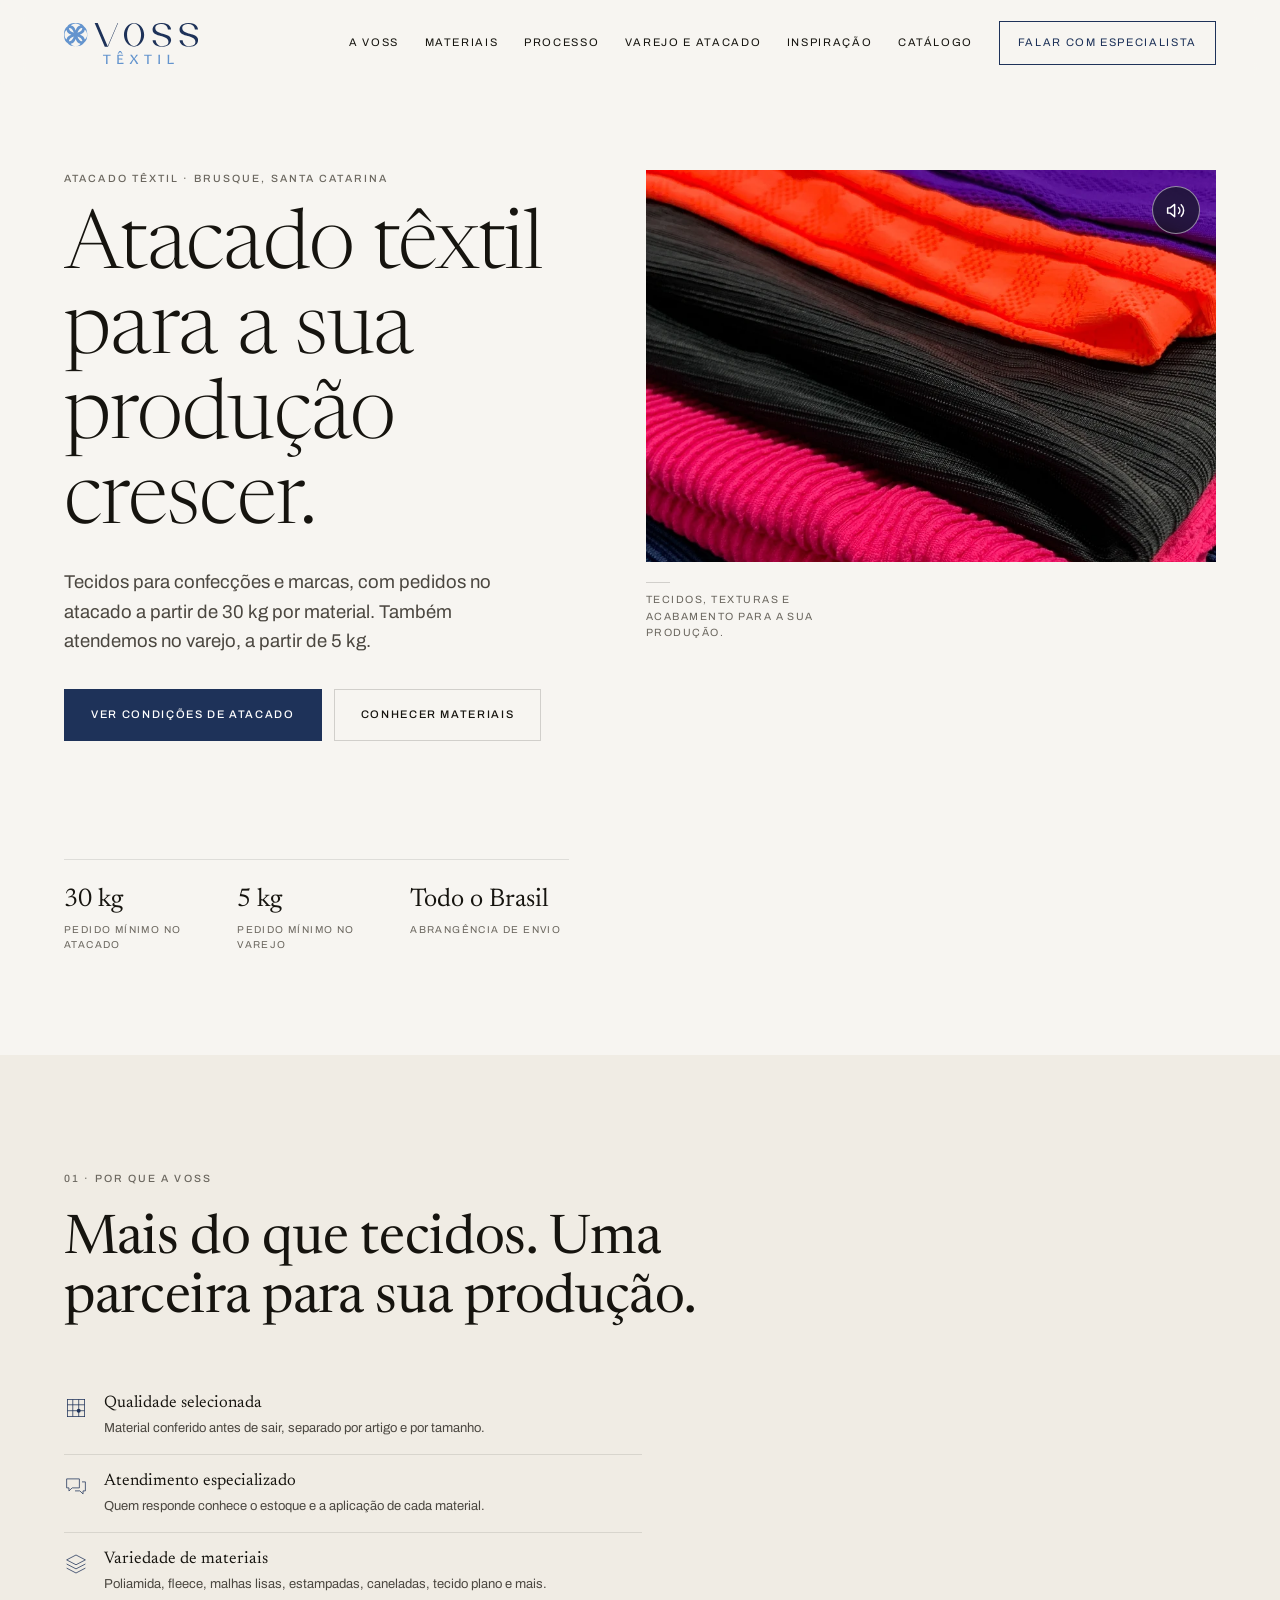
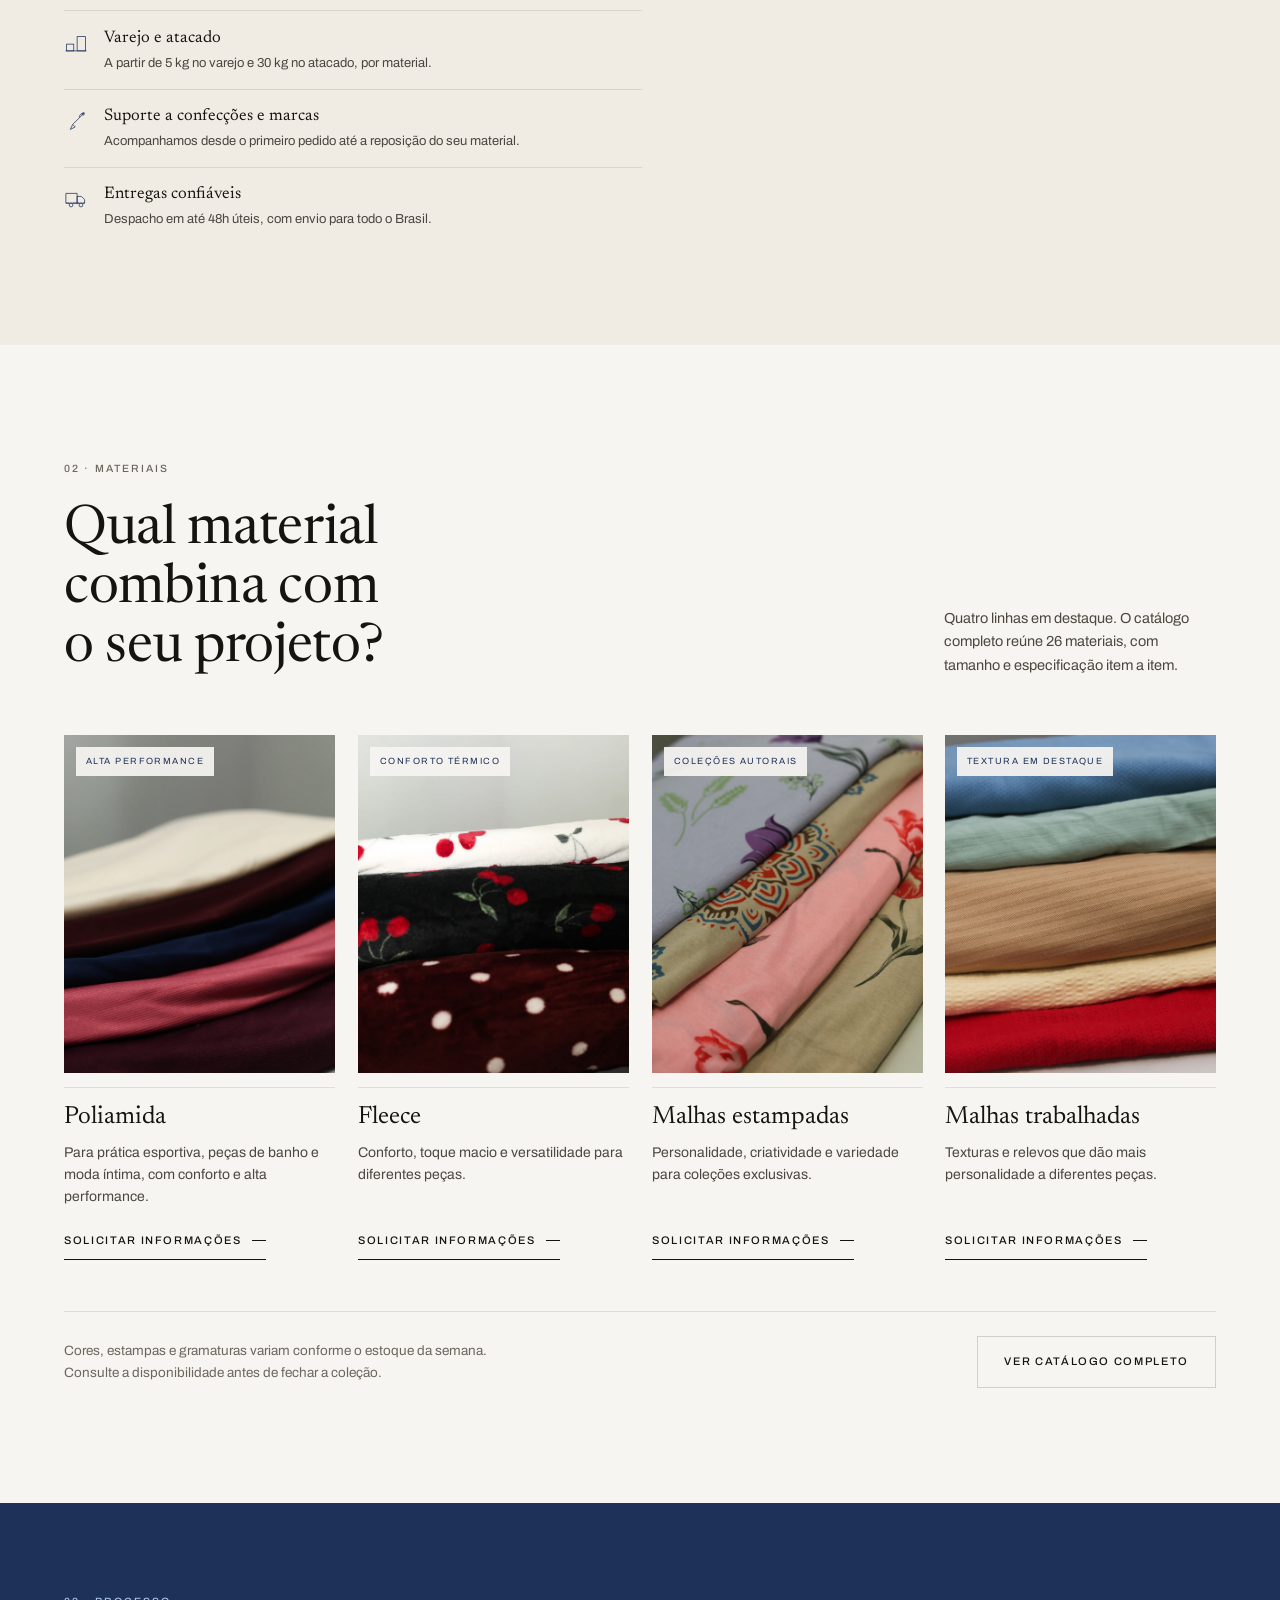
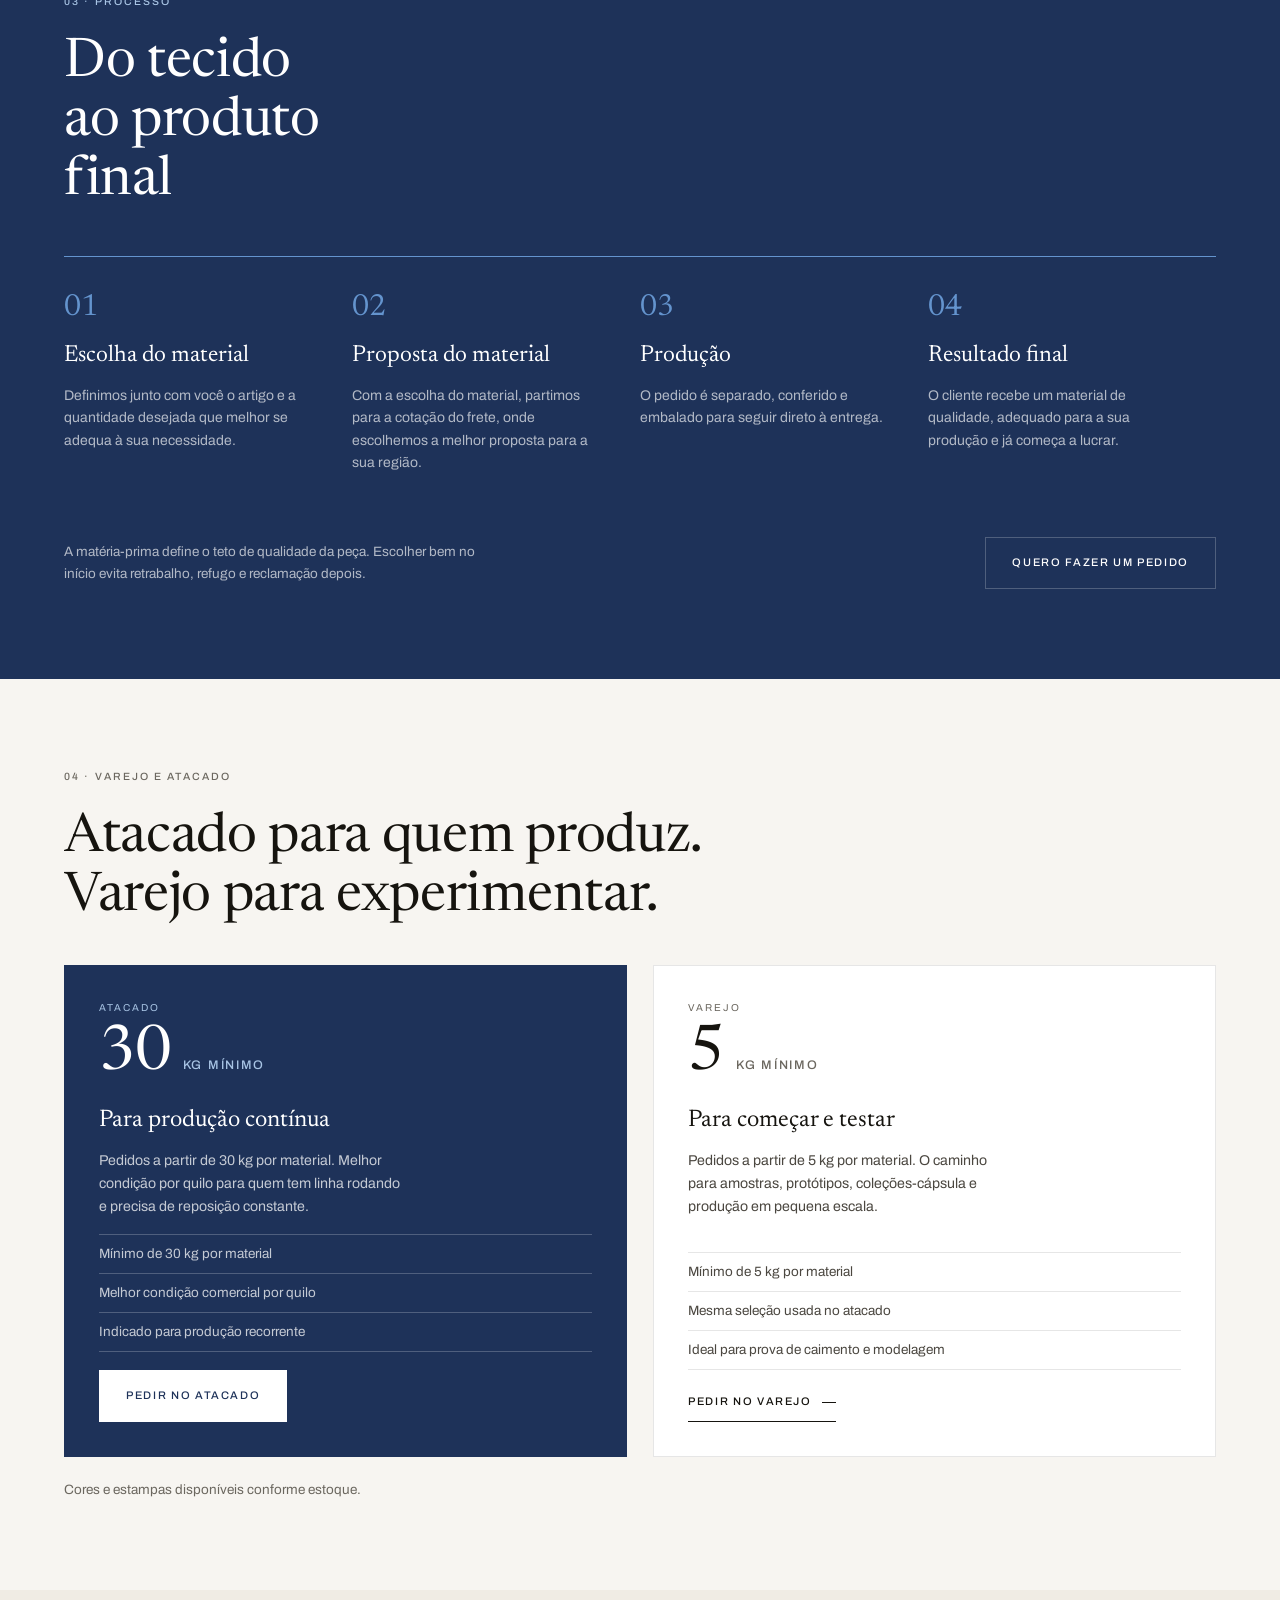
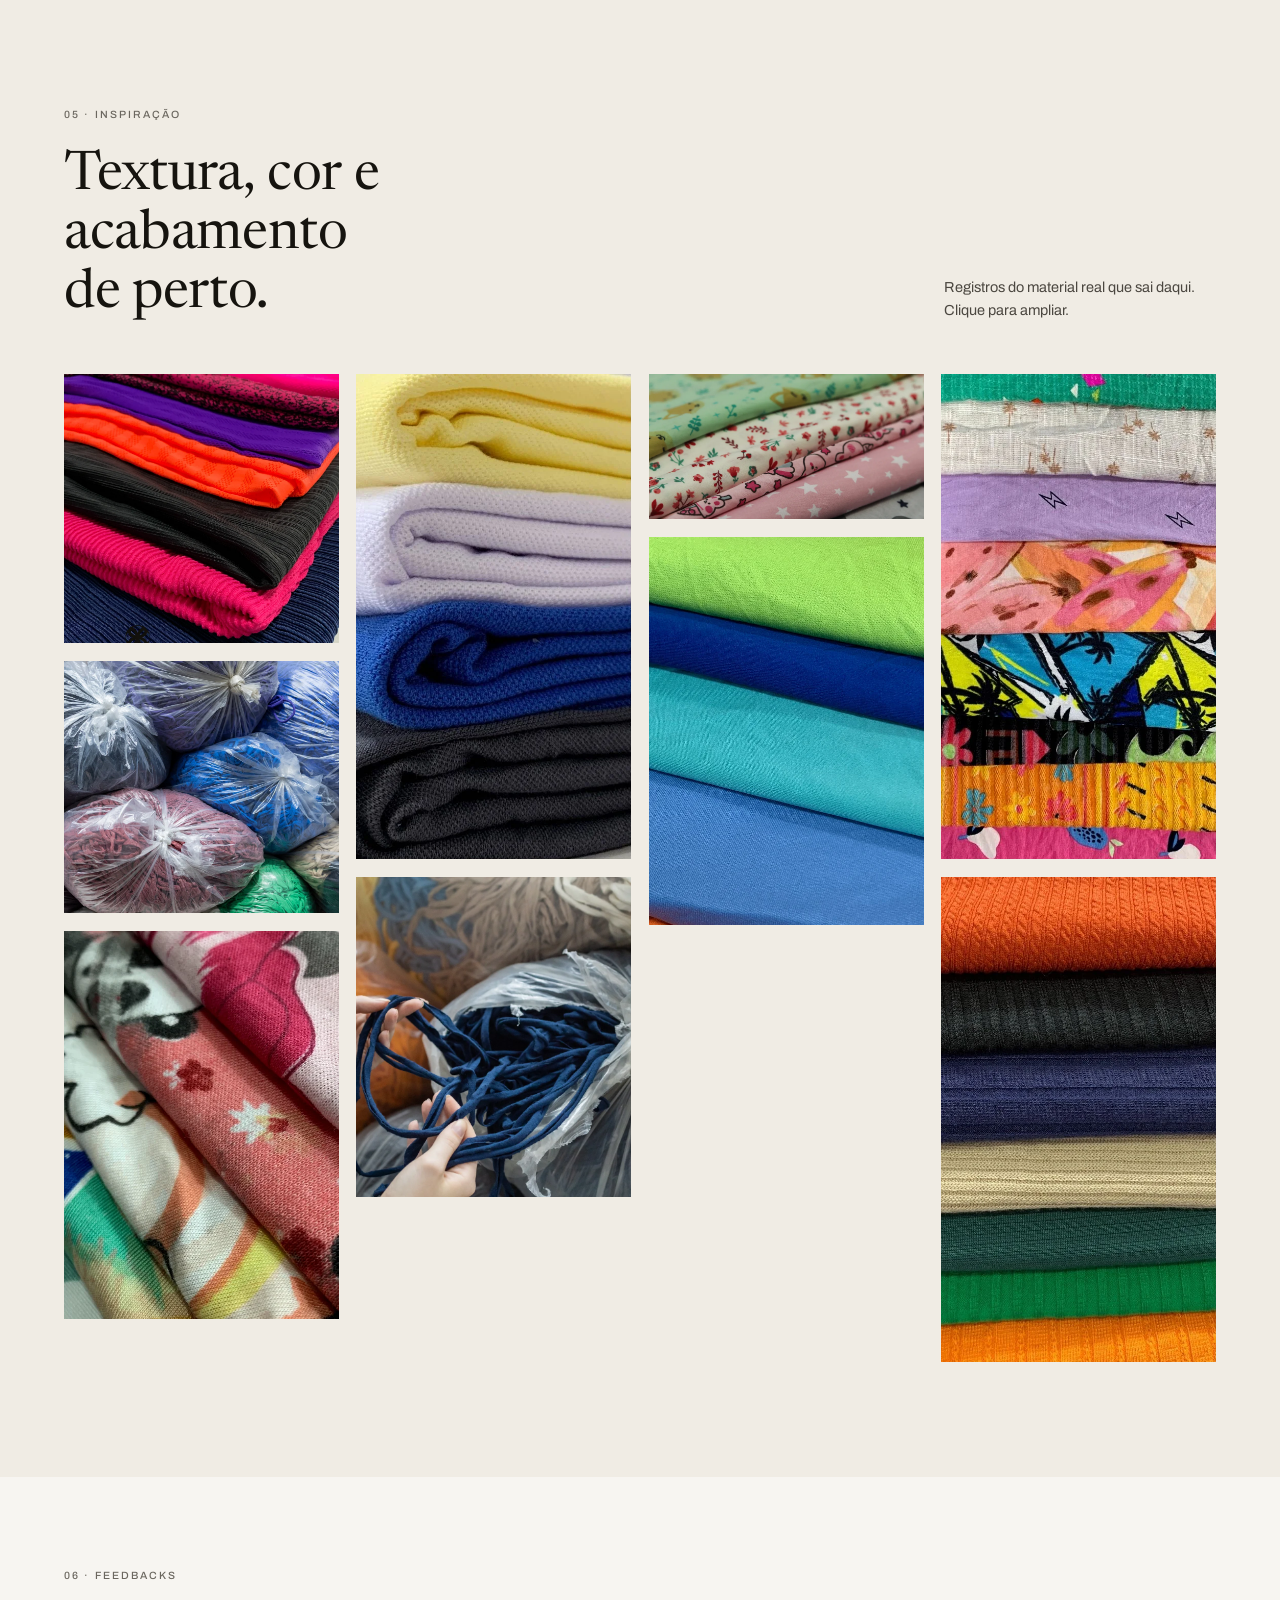
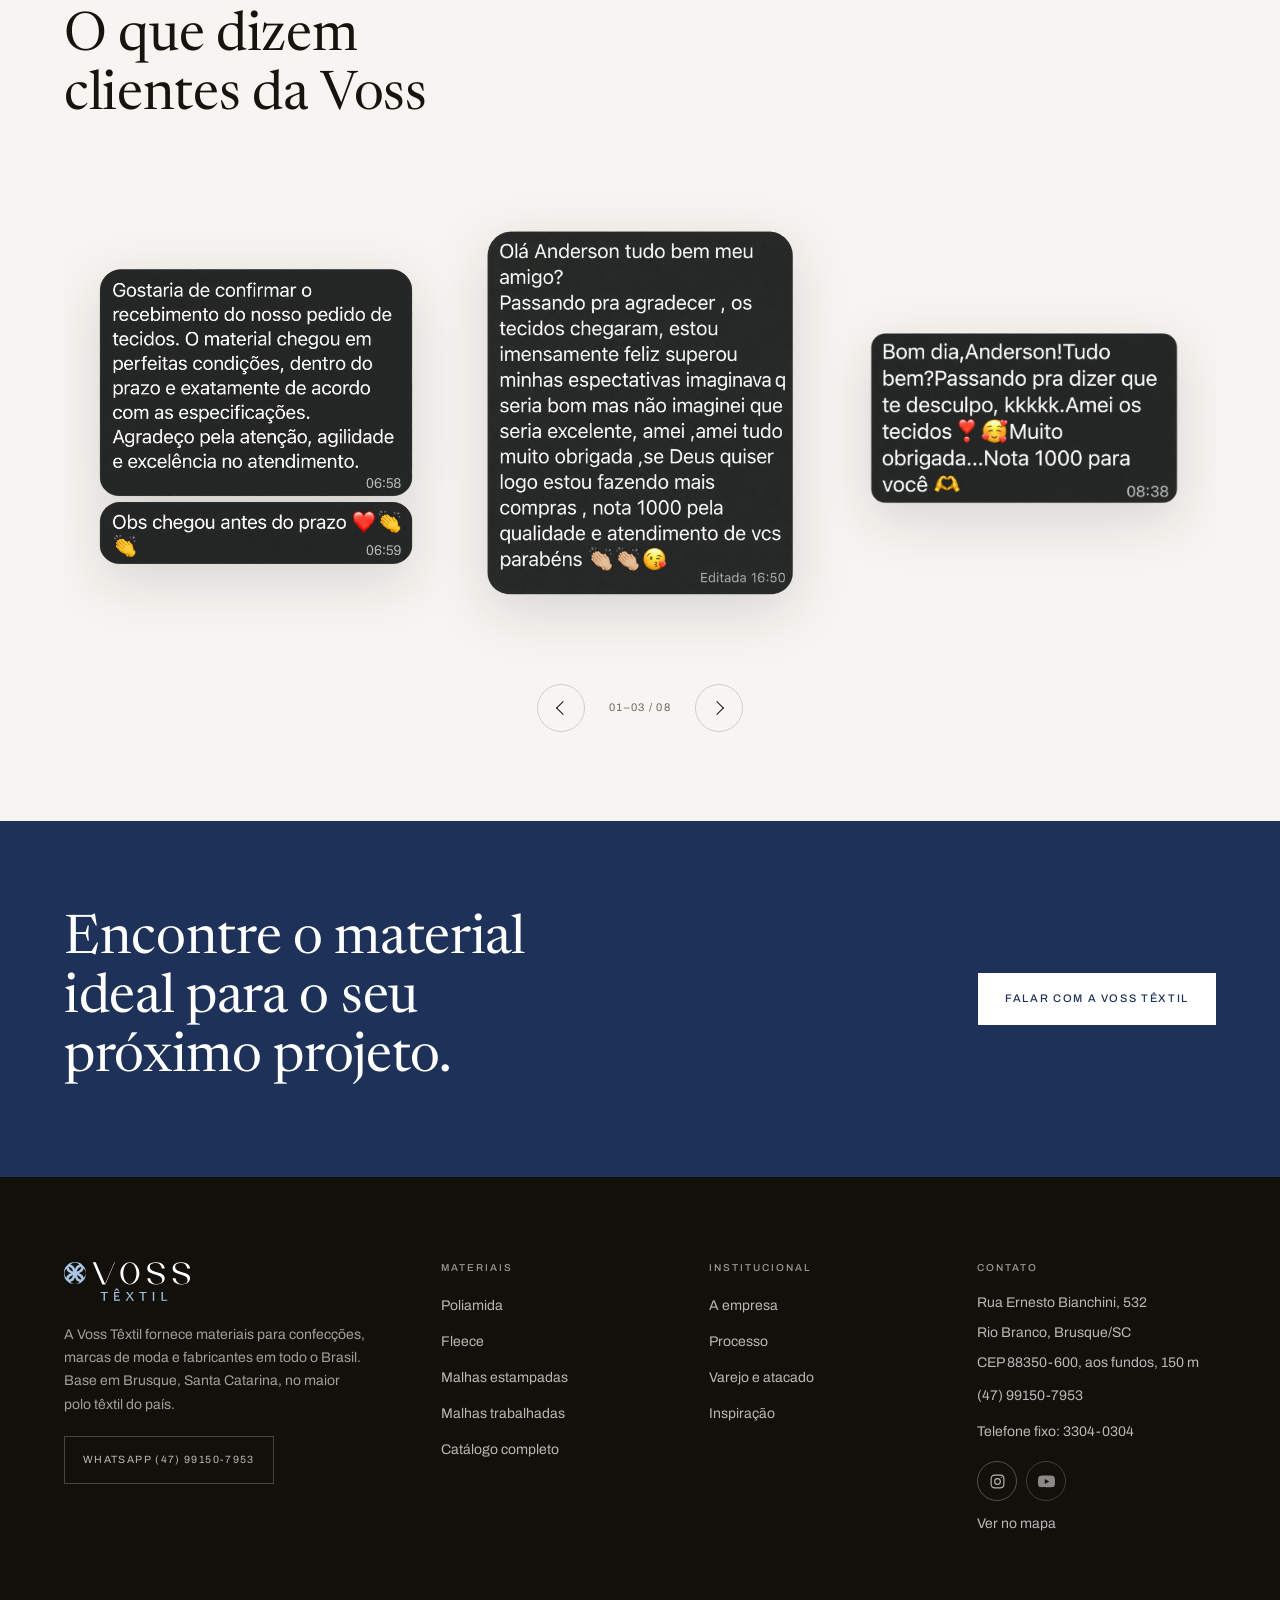
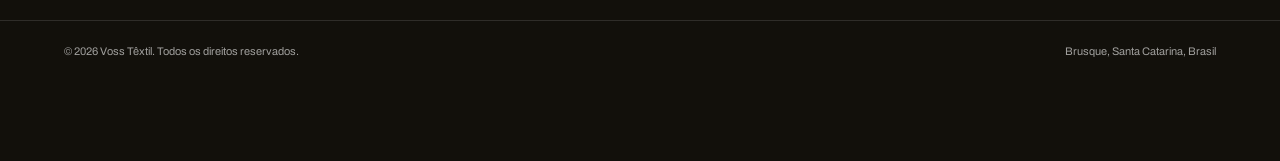
==== index.html @ cd39075a "Atualiza compartilhamento e galeria da Voss" ====
<!DOCTYPE html>
<html lang="pt-BR">
<head>
<meta charset="utf-8">
<meta name="viewport" content="width=device-width, initial-scale=1">

<title>Atacado têxtil para confecções e marcas | Voss Têxtil | Brusque/SC</title>
<meta name="description" content="Atacado têxtil para confecções, marcas e fabricantes, com pedidos a partir de 30 kg por material. Também atendemos no varejo, a partir de 5 kg. Brusque/SC, envios para todo o Brasil.">
<meta name="theme-color" content="#1e3259">
<link rel="canonical" href="https://vosstextil.com.br/">
<link rel="icon" href="favicon.svg" type="image/svg+xml">

<meta property="og:type" content="website">
<meta property="og:locale" content="pt_BR">
<meta property="og:site_name" content="Voss Têxtil">
<meta property="og:url" content="https://vosstextil.com.br/">
<meta property="og:title" content="Atacado têxtil para confecções e marcas | Voss Têxtil">
<meta property="og:description" content="Atacado têxtil para confecções, marcas de moda e fabricantes, a partir de 30 kg por material. Também atendemos no varejo.">
<meta property="og:image" content="https://vosstextil.com.br/img/og-voss.png">
<meta property="og:image:type" content="image/png">
<meta property="og:image:width" content="1200">
<meta property="og:image:height" content="630">
<meta property="og:image:alt" content="Logo azul da Voss Têxtil">
<meta name="twitter:card" content="summary_large_image">

<link rel="preconnect" href="https://fonts.googleapis.com">
<link rel="preconnect" href="https://fonts.gstatic.com" crossorigin>
<link href="https://fonts.googleapis.com/css2?family=Archivo:wght@300;400;500;600&family=Newsreader:ital,opsz,wght@0,6..72,300;0,6..72,400;0,6..72,500;1,6..72,300&display=swap" rel="stylesheet">
<link rel="preload" as="image" href="img/hero-principal.webp" fetchpriority="high">
<link rel="stylesheet" href="styles.css">
</head>
<body>

<a class="skip" href="#conteudo">Ir para o conteúdo</a>

<!-- ========================================================== header === -->
<header class="hdr" id="hdr">
  <div class="wrap hdr__in">
    <a class="hdr__logo" href="#topo" aria-label="Voss Têxtil, início">
      <img src="img/logo-voss.svg" alt="Voss Têxtil" width="142" height="43" decoding="async">
    </a>

    <nav class="hdr__nav" id="nav" aria-label="Navegação principal">
      <a href="#diferenciais">A Voss</a>
      <a href="#materiais">Materiais</a>
      <a href="#processo">Processo</a>
      <a href="#volumes">Varejo e atacado</a>
      <a href="#inspiracao">Inspiração</a>
      <a href="materiais.html">Catálogo</a>
      <a class="hdr__cta" href="https://wa.me/5547991507953?text=Ol%C3%A1%2C%20gostaria%20de%20falar%20com%20um%20especialista%20da%20Voss%20T%C3%AAxtil.%0ASite%3A%20https%3A%2F%2Fvosstextil.com.br%2F" target="_blank" rel="noopener">Falar com especialista</a>
    </nav>

    <button class="burger" id="burger" type="button" aria-label="Abrir menu" aria-expanded="false" aria-controls="nav">
      <span></span><span></span>
    </button>
  </div>
    <span class="progress" id="progress" aria-hidden="true"></span>
</header>

<main id="conteudo">

<!-- ============================================================ hero === -->
<section class="hero" id="topo">
  <div class="wrap hero__grid">

    <div class="hero__copy">
      <p class="eyebrow rv">Atacado têxtil · Brusque, Santa Catarina</p>

      <h1 class="display rv" data-split="60" style="--d:80ms">Atacado têxtil para a sua produção crescer.</h1>

      <p class="hero__sub rv" style="--d:160ms">
        Tecidos para confecções e marcas, com pedidos no atacado a partir de
        30 kg por material. Também atendemos no varejo, a partir de 5 kg.
      </p>

      <div class="hero__cta rv" style="--d:220ms">
        <a class="btn" href="#volumes">Ver condições de atacado</a>
        <a class="btn btn--ghost" href="#materiais">Conhecer materiais</a>
      </div>

    </div>

    <div class="hero__comp rv" id="heroComp" style="--d:120ms">
      <figure class="hero__video-frame" aria-label="Vídeo institucional da Voss Têxtil">
        <video id="videoInstitucional" muted loop playsinline preload="none" poster="img/hero-principal.webp" aria-label="Vídeo institucional mostrando os tecidos e o processo de trabalho da Voss Têxtil">
          <source src="video/voss-processo.mp4" type="video/mp4">
          Seu navegador não consegue reproduzir este vídeo.
        </video>
        <button class="hero__video-mute" id="videoMute" type="button" aria-label="Ativar áudio do vídeo" aria-pressed="false" aria-controls="videoInstitucional">
          <svg data-muted-icon viewBox="0 0 24 24" fill="none" stroke="currentColor" stroke-width="1.7" stroke-linecap="round" stroke-linejoin="round" aria-hidden="true"><path d="M11 5 6 9H3v6h3l5 4z"/><path d="M15.5 8.5a5 5 0 0 1 0 7m3-10a9 9 0 0 1 0 13"/></svg>
          <svg data-audible-icon viewBox="0 0 24 24" fill="none" stroke="currentColor" stroke-width="1.7" stroke-linecap="round" stroke-linejoin="round" aria-hidden="true" hidden><path d="M11 5 6 9H3v6h3l5 4z"/><path d="m17 9 4 6m0-6-4 6"/></svg>
        </button>
      </figure>
      <p class="hero__comp-cap">Tecidos, texturas e acabamento para a sua produção.</p>
    </div>

    <div class="hero__meta rv" style="--d:300ms">
      <div><strong>30 kg</strong>pedido mínimo no atacado</div>
      <div><strong>5 kg</strong>pedido mínimo no varejo</div>
      <div><strong>Todo o Brasil</strong>abrangência de envio</div>
    </div>

  </div>
</section>

<!-- ==================================================== diferenciais === -->
<section class="section tinted" id="diferenciais">
  <div class="wrap">

    <div class="diff__head rv">
      <p class="eyebrow">01 · Por que a Voss</p>
      <h2 class="h2 rv" data-split="45" style="margin-top:24px">Mais do que tecidos. Uma parceira para sua produção.</h2>
    </div>

    <div class="diff__body">

      <ul class="diff__list" data-stagger="50">

        <li class="rv">
          <div class="ico" aria-hidden="true">
            <svg viewBox="0 0 32 32" fill="none" stroke="currentColor" stroke-width="1">
              <rect x="4.5" y="4.5" width="23" height="23"/>
              <path d="M11.7 4.5v23M19.6 4.5v23M4.5 11.7h23M4.5 19.6h23"/>
              <circle cx="19.6" cy="19.6" r="2.6" fill="currentColor" stroke="none"/>
            </svg>
          </div>
          <div>
            <h3>Qualidade selecionada</h3>
            <p>Material conferido antes de sair, separado por artigo e por tamanho.</p>
          </div>
        </li>

        <li class="rv" style="--d:40ms">
          <div class="ico" aria-hidden="true">
            <svg viewBox="0 0 32 32" fill="none" stroke="currentColor" stroke-width="1">
              <path d="M3.5 6.5h17v12h-9.6L6.6 22.6V18.5H3.5z"/>
              <path d="M24 10.5h4.5v12h-3.1v4.1l-4.3-4.1h-6.4"/>
            </svg>
          </div>
          <div>
            <h3>Atendimento especializado</h3>
            <p>Quem responde conhece o estoque e a aplicação de cada material.</p>
          </div>
        </li>

        <li class="rv" style="--d:80ms">
          <div class="ico" aria-hidden="true">
            <svg viewBox="0 0 32 32" fill="none" stroke="currentColor" stroke-width="1">
              <path d="M16 4 28.5 10.5 16 17 3.5 10.5z"/>
              <path d="M3.5 16 16 22.5 28.5 16"/>
              <path d="M3.5 21.5 16 28 28.5 21.5"/>
            </svg>
          </div>
          <div>
            <h3>Variedade de materiais</h3>
            <p>Poliamida, fleece, malhas lisas, estampadas, caneladas, tecido plano e mais.</p>
          </div>
        </li>

        <li class="rv" style="--d:120ms">
          <div class="ico" aria-hidden="true">
            <svg viewBox="0 0 32 32" fill="none" stroke="currentColor" stroke-width="1">
              <rect x="3.5" y="17.5" width="9.5" height="9"/>
              <rect x="17.5" y="7.5" width="11" height="19"/>
              <path d="M2 26.5h28"/>
            </svg>
          </div>
          <div>
            <h3>Varejo e atacado</h3>
            <p>A partir de 5 kg no varejo e 30 kg no atacado, por material.</p>
          </div>
        </li>

        <li class="rv" style="--d:160ms">
          <div class="ico" aria-hidden="true">
            <svg viewBox="0 0 32 32" fill="none" stroke="currentColor" stroke-width="1">
              <path d="M27 5.2 11.6 20.6"/>
              <circle cx="25.6" cy="6.6" r="1.5"/>
              <path d="M11.6 20.6 8.4 27.2l6.6-3.2z"/>
              <path d="M27 5.2c-4.6.9-7.3 3.3-6.2 6.2"/>
            </svg>
          </div>
          <div>
            <h3>Suporte a confecções e marcas</h3>
            <p>Acompanhamos desde o primeiro pedido até a reposição do seu material.</p>
          </div>
        </li>

        <li class="rv" style="--d:200ms">
          <div class="ico" aria-hidden="true">
            <svg viewBox="0 0 32 32" fill="none" stroke="currentColor" stroke-width="1">
              <path d="M2.5 8.5h15v13h-15z"/>
              <path d="M17.5 12.5h5.6l4.4 4.2v4.8h-10z"/>
              <circle cx="9.4" cy="24" r="2.5"/>
              <circle cx="22.6" cy="24" r="2.5"/>
              <path d="M2.5 21.5h4.4M11.9 21.5h8.2M25.1 21.5h2.4"/>
            </svg>
          </div>
          <div>
            <h3>Entregas confiáveis</h3>
            <p>Despacho em até 48h úteis, com envio para todo o Brasil.</p>
          </div>
        </li>

      </ul>

    </div>
  </div>
</section>

<!-- ======================================================= materiais === -->
<section class="section" id="materiais">
  <div class="wrap">

    <div class="mat__head">
      <div class="rv">
        <p class="eyebrow">02 · Materiais</p>
        <h2 class="h2 rv" data-split="45" style="margin-top:24px; max-width:16ch">Qual material combina com o seu projeto?</h2>
      </div>
      <p class="body rv" style="--d:100ms; max-width:34ch; font-size:14.5px">
        Quatro linhas em destaque. O catálogo completo reúne 26 materiais, com
        tamanho e especificação item a item.
      </p>
    </div>

    <div class="mat__grid" data-stagger="90">

      <article class="mat__card rv">
        <figure class="mat__fig rv rv--img" style="--d:60ms">
          <span class="mat__tag">Alta performance</span>
          <img src="img/materiais/poliamida.webp" alt="Malha de poliamida em bege, vinho, azul-marinho e rosa, com brilho de superfície" width="1200" height="1800" loading="lazy" decoding="async">
        </figure>
        <div class="mat__body">
          <h3>Poliamida</h3>
          <p>Para prática esportiva, peças de banho e moda íntima, com conforto e alta performance.</p>
          <a class="link-u" href="https://wa.me/5547991507953?text=Ol%C3%A1%2C%20gostaria%20de%20informa%C3%A7%C3%B5es%20sobre%20POLIAMIDA.%0ASite%3A%20https%3A%2F%2Fvosstextil.com.br%2F" target="_blank" rel="noopener">Solicitar informações <i></i></a>
        </div>
      </article>

      <article class="mat__card rv" style="--d:80ms">
        <figure class="mat__fig rv rv--img" style="--d:140ms">
          <span class="mat__tag">Conforto térmico</span>
          <img src="img/materiais/fleece.webp" alt="Malha fleece estampada com cerejas em branco e preto, e poá em vinho, com superfície macia" width="1200" height="1800" loading="lazy" decoding="async">
        </figure>
        <div class="mat__body">
          <h3>Fleece</h3>
          <p>Conforto, toque macio e versatilidade para diferentes peças.</p>
          <a class="link-u" href="https://wa.me/5547991507953?text=Ol%C3%A1%2C%20gostaria%20de%20informa%C3%A7%C3%B5es%20sobre%20FLEECE.%0ASite%3A%20https%3A%2F%2Fvosstextil.com.br%2F" target="_blank" rel="noopener">Solicitar informações <i></i></a>
        </div>
      </article>

      <article class="mat__card rv" style="--d:160ms">
        <figure class="mat__fig rv rv--img" style="--d:220ms">
          <span class="mat__tag">Coleções autorais</span>
          <img src="img/materiais/malhas-estampadas.webp" alt="Malhas estampadas com padrões florais em lilás e rosa, e mandalas geométricas" width="1200" height="1800" loading="lazy" decoding="async">
        </figure>
        <div class="mat__body">
          <h3>Malhas estampadas</h3>
          <p>Personalidade, criatividade e variedade para coleções exclusivas.</p>
          <a class="link-u" href="https://wa.me/5547991507953?text=Ol%C3%A1%2C%20gostaria%20de%20informa%C3%A7%C3%B5es%20sobre%20MALHAS%20ESTAMPADAS.%0ASite%3A%20https%3A%2F%2Fvosstextil.com.br%2F" target="_blank" rel="noopener">Solicitar informações <i></i></a>
        </div>
      </article>

      <article class="mat__card rv" style="--d:240ms">
        <figure class="mat__fig rv rv--img" style="--d:300ms">
          <span class="mat__tag">Textura em destaque</span>
          <img src="img/materiais/malhas-trabalhadas.webp" alt="Malhas trabalhadas empilhadas em tons de azul, verde, areia e vermelho" width="1200" height="1498" loading="lazy" decoding="async">
        </figure>
        <div class="mat__body">
          <h3>Malhas trabalhadas</h3>
          <p>Texturas e relevos que dão mais personalidade a diferentes peças.</p>
          <a class="link-u" href="https://wa.me/5547991507953?text=Ol%C3%A1%2C%20gostaria%20de%20informa%C3%A7%C3%B5es%20sobre%20MALHAS%20TRABALHADAS.%0ASite%3A%20https%3A%2F%2Fvosstextil.com.br%2F" target="_blank" rel="noopener">Solicitar informações <i></i></a>
        </div>
      </article>

    </div>

    <div class="mat__foot rv">
      <p>Cores, estampas e gramaturas variam conforme o estoque da semana. Consulte a disponibilidade antes de fechar a coleção.</p>
      <a class="btn btn--ghost" href="materiais.html">Ver catálogo completo</a>
    </div>

  </div>
</section>



<!-- ======================================================== processo === -->
<section class="section section--tight dark" id="processo">
  <div class="wrap">

    <div class="proc__head rv">
      <p class="eyebrow">03 · Processo</p>
      <h2 class="h2 rv" data-split="55" style="margin-top:24px">Do tecido ao produto final</h2>
    </div>

    <div class="proc__track" id="procTrack">
      <div class="proc__line" aria-hidden="true"><span></span></div>

      <ol class="proc__steps">
        <li class="proc__step rv">
          <p class="n">01</p>
          <h3>Escolha do material</h3>
          <p>Definimos junto com você o artigo e a quantidade desejada que melhor se adequa à sua necessidade.</p>
        </li>
        <li class="proc__step rv" style="--d:120ms">
          <p class="n">02</p>
          <h3>Proposta do material</h3>
          <p>Com a escolha do material, partimos para a cotação do frete, onde escolhemos a melhor proposta para a sua região.</p>
        </li>
        <li class="proc__step rv" style="--d:240ms">
          <p class="n">03</p>
          <h3>Produção</h3>
          <p>O pedido é separado, conferido e embalado para seguir direto à entrega.</p>
        </li>
        <li class="proc__step rv" style="--d:360ms">
          <p class="n">04</p>
          <h3>Resultado final</h3>
          <p>O cliente recebe um material de qualidade, adequado para a sua produção e já começa a lucrar.</p>
        </li>
      </ol>
    </div>

    <div class="proc__note rv">
      <p>A matéria-prima define o teto de qualidade da peça. Escolher bem no início evita retrabalho, refugo e reclamação depois.</p>
      <a class="btn btn--ondark" href="https://wa.me/5547991507953?text=Ol%C3%A1%2C%20quero%20fazer%20um%20pedido.%0ASite%3A%20https%3A%2F%2Fvosstextil.com.br%2F" target="_blank" rel="noopener">Quero fazer um pedido</a>
    </div>

  </div>
</section>

<!-- ================================================ varejo e atacado === -->
<section class="section section--tight" id="volumes">
  <div class="wrap">

    <div class="rv">
      <p class="eyebrow">04 · Varejo e atacado</p>
      <h2 class="h2 rv" data-split="45" style="margin-top:24px; max-width:20ch">Atacado para quem produz. Varejo para experimentar.</h2>
    </div>

    <div class="vol__grid" data-stagger="110">

      <article class="vol__card vol__card--accent rv rv--right" style="--d:100ms">
        <p class="vol__kicker">Atacado</p>
        <p class="vol__num"><span data-count="30">30</span><sub>kg mínimo</sub></p>
        <h3>Para produção contínua</h3>
        <p>Pedidos a partir de 30 kg por material. Melhor condição por quilo para quem tem linha rodando e precisa de reposição constante.</p>
        <ul>
          <li>Mínimo de 30 kg por material</li>
          <li>Melhor condição comercial por quilo</li>
          <li>Indicado para produção recorrente</li>
        </ul>
        <a class="btn btn--light" href="https://wa.me/5547991507953?text=Ol%C3%A1%2C%20gostaria%20de%20fazer%20um%20pedido%20no%20ATACADO%20(a%20partir%20de%2030%20kg).%0ASite%3A%20https%3A%2F%2Fvosstextil.com.br%2F" target="_blank" rel="noopener">Pedir no atacado</a>
      </article>

      <article class="vol__card rv rv--left">
        <p class="vol__kicker">Varejo</p>
        <p class="vol__num"><span data-count="5">5</span><sub>kg mínimo</sub></p>
        <h3>Para começar e testar</h3>
        <p>Pedidos a partir de 5 kg por material. O caminho para amostras, protótipos, coleções-cápsula e produção em pequena escala.</p>
        <ul>
          <li>Mínimo de 5 kg por material</li>
          <li>Mesma seleção usada no atacado</li>
          <li>Ideal para prova de caimento e modelagem</li>
        </ul>
        <a class="link-u" href="https://wa.me/5547991507953?text=Ol%C3%A1%2C%20gostaria%20de%20fazer%20um%20pedido%20no%20VAREJO%20(a%20partir%20de%205%20kg).%0ASite%3A%20https%3A%2F%2Fvosstextil.com.br%2F" target="_blank" rel="noopener">Pedir no varejo <i></i></a>
      </article>

    </div>

    <p class="vol__note rv">Cores e estampas disponíveis conforme estoque.</p>

  </div>
</section>

<!-- ====================================================== inspiração === -->
<section class="section tinted" id="inspiracao">
  <div class="wrap">

    <div class="insp__head">
      <div class="rv">
        <p class="eyebrow">05 · Inspiração</p>
        <h2 class="h2 rv" data-split="45" style="margin-top:24px; max-width:15ch">Textura, cor e acabamento de perto.</h2>
      </div>
      <p class="body rv" style="--d:100ms; max-width:34ch; font-size:14.5px">
        Registros do material real que sai daqui. Clique para ampliar.
      </p>
    </div>

    <div class="masonry" id="masonry" data-stagger="55">
      <figure class="rv"><button type="button" data-cap="Malha canelada, close de textura"><img src="img/inspiracao/tecidos-canelados.webp" alt="Close de malhas caneladas dobradas em azul-marinho, pink, preto e laranja" width="1080" height="1060" loading="lazy" decoding="async"><figcaption>Canelado · textura</figcaption></button></figure>
      <figure class="rv"><button type="button" data-cap="Piquet, pilha de retalhos"><img src="img/inspiracao/piquet-pilha.webp" alt="Retalhos de piquet dobrados em amarelo, branco, azul e preto" width="538" height="950" loading="lazy" decoding="async"><figcaption>Piquet · pilha</figcaption></button></figure>
      <figure class="rv"><button type="button" data-cap="Malha exclusiva com estampas infantis"><img src="img/inspiracao/malha-exclusiva-infantil.webp" alt="Retalhos de malha exclusiva com estampas infantis em verde, rosa e cinza" width="1080" height="570" loading="lazy" decoding="async"><figcaption>Malha exclusiva · estampas</figcaption></button></figure>
      <figure class="rv"><button type="button" data-cap="Estampas diversas em malha"><img src="img/inspiracao/estampas-diversas.webp" alt="Malhas estampadas diversas empilhadas" width="538" height="950" loading="lazy" decoding="async"><figcaption>Estampas · variedade</figcaption></button></figure>
      <figure class="rv"><button type="button" data-cap="Helanca em cartela de cores"><img src="img/inspiracao/helanca-cores.webp" alt="Malhas de helanca em verde-limão, azul e turquesa" width="538" height="760" loading="lazy" decoding="async"><figcaption>Helanca · cartela</figcaption></button></figure>
      <figure class="rv"><button type="button" data-cap="Fardos separados no estoque"><img src="img/inspiracao/fardos-estoque.webp" alt="Fardos de malha embalados e empilhados no estoque" width="1080" height="990" loading="lazy" decoding="async"><figcaption>Estoque · fardos</figcaption></button></figure>
      <figure class="rv"><button type="button" data-cap="Conferência de tiras de malha"><img src="img/inspiracao/tiras-conferencia.webp" alt="Mão conferindo tiras de malha azul-marinho" width="840" height="980" loading="lazy" decoding="async"><figcaption>Conferência · tiras</figcaption></button></figure>
      <figure class="rv"><button type="button" data-cap="Canelado em cores vivas"><img src="img/inspiracao/malha-canelada.webp" alt="Retalhos de malha canelada em laranja, preto, azul e verde" width="538" height="950" loading="lazy" decoding="async"><figcaption>Canelado · cores</figcaption></button></figure>
      <figure class="rv"><button type="button" data-cap="Borrão estampado em rolo"><img src="img/inspiracao/borrao-rolos.webp" alt="Rolos de malha estampada tipo borrão" width="538" height="760" loading="lazy" decoding="async"><figcaption>Borrão · estampas</figcaption></button></figure>
    </div>

  </div>
</section>

<!-- ===================================================== depoimentos === -->
<section class="section section--tight" id="depoimentos">
  <div class="wrap">

    <div class="rv">
      <p class="eyebrow">06 · Feedbacks</p>
      <h2 class="h2 rv" data-split="45" style="margin-top:24px; max-width:17ch">O que dizem clientes da Voss</h2>
    </div>

    <div class="dep__carousel rv" id="feedbackCarousel" role="region" aria-roledescription="carrossel" aria-label="Mensagens reais de clientes da Voss">
      <div class="dep__viewport" id="feedbackViewport" tabindex="0" aria-live="polite">
        <div class="dep__track" id="feedbackTrack">
          <figure class="dep__slide is-active" aria-hidden="false"><img src="img/feedbacks/bubbles/01.webp" alt="Cliente confirma que o pedido chegou em perfeitas condições e antes do prazo." width="1241" height="1267" loading="eager" decoding="async"></figure>
          <figure class="dep__slide is-active" aria-hidden="false"><img src="img/feedbacks/bubbles/02.webp" alt="Cliente agradece pelo recebimento dos tecidos, elogia a qualidade e diz que pretende comprar novamente." width="1142" height="1377" loading="eager" decoding="async"></figure>
          <figure class="dep__slide is-active" aria-hidden="false"><img src="img/feedbacks/bubbles/03.webp" alt="Cliente diz que amou os tecidos e agradece à Voss." width="1593" height="987" loading="eager" decoding="async"></figure>
          <figure class="dep__slide" aria-hidden="true"><img src="img/feedbacks/bubbles/04.webp" alt="Cliente agradece pela qualidade dos tecidos e pela rapidez da entrega." width="2000" height="783" loading="lazy" decoding="async"></figure>
          <figure class="dep__slide" aria-hidden="true"><img src="img/feedbacks/bubbles/05.webp" alt="Cliente relata que ficou encantada com a qualidade das malhas e com as possibilidades de criação." width="1083" height="1452" loading="lazy" decoding="async"></figure>
          <figure class="dep__slide" aria-hidden="true"><img src="img/feedbacks/bubbles/06.webp" alt="Cliente agradece pelo pedido e elogia os tecidos de poliamida." width="1547" height="1017" loading="lazy" decoding="async"></figure>
          <figure class="dep__slide" aria-hidden="true"><img src="img/feedbacks/bubbles/07.webp" alt="Cliente agradece, diz que gostou dos tecidos e elogia o material." width="2000" height="668" loading="lazy" decoding="async"></figure>
          <figure class="dep__slide" aria-hidden="true"><img src="img/feedbacks/bubbles/08.webp" alt="Cliente mostra peças criadas com os tecidos da Voss e elogia a qualidade." width="2000" height="701" loading="lazy" decoding="async"></figure>
        </div>
      </div>
      <div class="dep__controls">
        <button class="dep__arrow" type="button" id="feedbackPrev" aria-label="Feedback anterior"><span aria-hidden="true"></span></button>
        <p class="dep__count" id="feedbackCount" aria-live="off">01–03 / 08</p>
        <button class="dep__arrow dep__arrow--next" type="button" id="feedbackNext" aria-label="Próximo feedback"><span aria-hidden="true"></span></button>
      </div>
    </div>

  </div>
</section>

<!-- ============================================================= cta === -->
<section class="section section--tight dark" id="contato">
  <div class="wrap cta__in">
    <h2 class="h2 rv" data-split="45">Encontre o material ideal para o seu próximo projeto.</h2>
    <a class="btn btn--light rv" style="--d:100ms" href="https://wa.me/5547991507953?text=Ol%C3%A1%2C%20gostaria%20de%20encontrar%20o%20material%20ideal%20para%20o%20meu%20projeto.%0ASite%3A%20https%3A%2F%2Fvosstextil.com.br%2F" target="_blank" rel="noopener">Falar com a Voss Têxtil</a>
  </div>
</section>

</main>

<!-- ========================================================== rodapé === -->
<footer class="ft">
  <div class="wrap ft__top">

    <div>
      <img class="ft__logo" src="img/logo-voss-branco.svg" alt="Voss Têxtil" width="142" height="43" decoding="async">
      <p class="ft__about">
        A Voss Têxtil fornece materiais para confecções, marcas de moda e
        fabricantes em todo o Brasil. Base em Brusque, Santa Catarina, no maior
        polo têxtil do país.
      </p>
      <a class="ft__wa" href="https://wa.me/5547991507953?text=Ol%C3%A1%2C%20vim%20pelo%20site%20da%20Voss%20T%C3%AAxtil.%0ASite%3A%20https%3A%2F%2Fvosstextil.com.br%2F" target="_blank" rel="noopener">WhatsApp (47) 99150-7953</a>
    </div>

    <div class="ft__col">
      <h4>Materiais</h4>
      <ul>
        <li><a href="#materiais">Poliamida</a></li>
        <li><a href="#materiais">Fleece</a></li>
        <li><a href="#materiais">Malhas estampadas</a></li>
        <li><a href="#materiais">Malhas trabalhadas</a></li>
        <li><a href="materiais.html">Catálogo completo</a></li>
      </ul>
    </div>

    <div class="ft__col">
      <h4>Institucional</h4>
      <ul>
        <li><a href="#diferenciais">A empresa</a></li>
        <li><a href="#processo">Processo</a></li>
        <li><a href="#volumes">Varejo e atacado</a></li>
        <li><a href="#inspiracao">Inspiração</a></li>
      </ul>
    </div>

    <div class="ft__col">
      <h4>Contato</h4>
      <ul>
        <li>Rua Ernesto Bianchini, 532</li>
        <li>Rio Branco, Brusque/SC</li>
        <li>CEP 88350-600, aos fundos, 150 m</li>
        <li><a href="tel:+5547991507953">(47) 99150-7953</a></li>
        <li>Telefone fixo: <a href="tel:+554733040304">3304-0304</a></li>
        <li class="ft__socials">
          <a class="ft__social" href="https://www.instagram.com/vosstextil/" target="_blank" rel="noopener" aria-label="Instagram da Voss Têxtil">
            <svg viewBox="0 0 24 24" fill="none" stroke="currentColor" stroke-width="1.6" stroke-linecap="round" stroke-linejoin="round" aria-hidden="true"><rect x="3" y="3" width="18" height="18" rx="5"/><circle cx="12" cy="12" r="4"/><circle cx="17.5" cy="6.5" r=".8" fill="currentColor" stroke="none"/></svg>
          </a>
          <span class="ft__social ft__social--pending" role="img" aria-label="YouTube da Voss Têxtil">
            <svg viewBox="0 0 24 24" fill="currentColor" aria-hidden="true"><path d="M23.5 6.2a3 3 0 0 0-2.1-2.1C19.5 3.6 12 3.6 12 3.6s-7.5 0-9.4.5A3 3 0 0 0 .5 6.2 31 31 0 0 0 0 12a31 31 0 0 0 .5 5.8 3 3 0 0 0 2.1 2.1c1.9.5 9.4.5 9.4.5s7.5 0 9.4-.5a3 3 0 0 0 2.1-2.1A31 31 0 0 0 24 12a31 31 0 0 0-.5-5.8ZM9.6 15.6V8.4l6.2 3.6-6.2 3.6Z"/></svg>
          </span>
        </li>
        <li><a href="https://www.google.com/maps/search/?api=1&amp;query=Rua+Ernesto+Bianchini%2C+532+-+Rio+Branco%2C+Brusque+-+SC" target="_blank" rel="noopener">Ver no mapa</a></li>
      </ul>
    </div>

  </div>

  <div class="wrap ft__bot">
    <span>© <span id="ano">2026</span> Voss Têxtil. Todos os direitos reservados.</span>
    <span>Brusque, Santa Catarina, Brasil</span>
  </div>
</footer>

<!-- =============================================== whatsapp flutuante === -->
<a class="wa-float" id="waFloat"
   href="https://wa.me/5547991507953?text=Ol%C3%A1%2C%20vim%20pelo%20site%20da%20Voss%20T%C3%AAxtil.%0ASite%3A%20https%3A%2F%2Fvosstextil.com.br%2F"
   target="_blank" rel="noopener" aria-label="Falar com a Voss Têxtil no WhatsApp">
  <svg viewBox="0 0 24 24" aria-hidden="true" fill="currentColor">
    <path d="M12.04 2C6.58 2 2.13 6.45 2.13 11.91c0 1.75.46 3.45 1.32 4.95L2 22l5.25-1.38a9.9 9.9 0 0 0 4.79 1.22h.01c5.46 0 9.91-4.45 9.91-9.91 0-2.65-1.03-5.14-2.9-7.01A9.82 9.82 0 0 0 12.04 2Zm0 18.15h-.01a8.2 8.2 0 0 1-4.19-1.15l-.3-.18-3.12.82.83-3.04-.2-.31a8.2 8.2 0 0 1-1.26-4.38c0-4.54 3.7-8.24 8.25-8.24 2.2 0 4.27.86 5.83 2.42a8.19 8.19 0 0 1 2.41 5.83c0 4.54-3.7 8.23-8.24 8.23Zm4.52-6.17c-.25-.12-1.47-.72-1.69-.81-.23-.08-.39-.12-.56.13-.16.24-.64.8-.78.97-.15.16-.29.18-.53.06-.25-.12-1.05-.39-1.99-1.23-.74-.66-1.23-1.47-1.38-1.71-.14-.25-.01-.38.11-.5.11-.11.25-.29.37-.43.13-.15.17-.25.25-.41.08-.17.04-.31-.02-.43-.06-.12-.56-1.34-.76-1.84-.2-.48-.4-.42-.56-.43h-.47c-.16 0-.43.06-.65.31-.22.24-.85.83-.85 2.03s.87 2.35.99 2.51c.12.16 1.71 2.61 4.14 3.66.58.25 1.03.4 1.38.51.58.19 1.11.16 1.53.1.47-.07 1.47-.6 1.67-1.18.21-.58.21-1.07.15-1.18-.06-.1-.22-.16-.47-.28Z"/>
  </svg>
</a>

<!-- ======================================================== lightbox === -->
<div class="lb" id="lb" role="dialog" aria-modal="true" aria-label="Imagem ampliada">
  <button class="lb__close" id="lbClose" type="button">Fechar</button>
  <button class="lb__nav lb__nav--prev" id="lbPrev" type="button" aria-label="Imagem anterior"><span aria-hidden="true"></span></button>
  <img id="lbImg" alt="" decoding="async">
  <button class="lb__nav lb__nav--next" id="lbNext" type="button" aria-label="Próxima imagem"><span aria-hidden="true"></span></button>
  <p class="lb__cap"><span id="lbCap"></span><span class="lb__count" id="lbCount"></span></p>
</div>

<script type="application/ld+json">
{
  "@context": "https://schema.org",
  "@type": "LocalBusiness",
  "name": "Voss Têxtil",
  "description": "Fornecimento de materiais têxteis para confecções, marcas de moda e fabricantes. Varejo a partir de 5 kg e atacado a partir de 30 kg.",
  "image": "https://vosstextil.com.br/img/hero-principal.webp",
  "url": "https://vosstextil.com.br/",
  "telephone": "+55-47-99150-7953",
  "address": {
    "@type": "PostalAddress",
    "streetAddress": "Rua Ernesto Bianchini, 532",
    "addressLocality": "Brusque",
    "addressRegion": "SC",
    "postalCode": "88350-600",
    "addressCountry": "BR"
  },
  "areaServed": "BR",
  "sameAs": ["https://www.instagram.com/vosstextil/"]
}
</script>

<script src="main.js" defer></script>
</body>
</html>
---- styles.css ----
/* ==========================================================================
   VOSS TÊXTIL · Brusque, Santa Catarina
   Site institucional · folha de estilo única
   Mobile first. Breakpoints: 480 · 640 · 900 · 1200
   ========================================================================== */

/* ------------------------------------------------------------- tokens --- */
:root{
  /* identidade Voss */
  --navy:        #1e3259;
  --navy-deep:   #16253f;
  --blue:        #6494ce;
  --blue-pale:   #a8c4e4;
  --ink:         #12100b;

  /* fundos claros */
  --paper:       #f7f5f1;
  --paper-2:     #f0ece4;
  --white:       #ffffff;

  /* texto */
  --text:        #16140f;
  --text-2:      #4b4740;
  --muted:       #6b675f;

  /* traços */
  --line:        rgba(18,16,11,.16);
  --line-soft:   rgba(18,16,11,.10);
  --line-light:  rgba(255,255,255,.22);

  --serif: "Newsreader", Georgia, "Times New Roman", serif;
  --sans:  "Archivo", "Helvetica Neue", Helvetica, Arial, sans-serif;

  --hdr-h: 68px;
  --gut:   clamp(22px, 5vw, 76px);
  --max:   1460px;
  --sect:  clamp(64px, 9vw, 152px);

  --ease:   cubic-bezier(.22,.61,.36,1);
  --ease-o: cubic-bezier(.16,1,.3,1);
}
@media (min-width:900px){ :root{ --hdr-h:86px } }

/* -------------------------------------------------------------- reset --- */
*,*::before,*::after{ box-sizing:border-box }
html{
  -webkit-text-size-adjust:100%;
  scroll-behavior:smooth;
  scroll-padding-top:calc(var(--hdr-h) + 16px);
}
html{ overflow-x:hidden; overflow-x:clip }
body{
  margin:0; background:var(--paper); color:var(--text);
  font-family:var(--sans); font-size:16px; font-weight:400; line-height:1.62;
  -webkit-font-smoothing:antialiased; -moz-osx-font-smoothing:grayscale;
  overflow-x:hidden;
}
img,svg{ display:block; max-width:100% }
a{ color:inherit; text-decoration:none }
button{ font:inherit; color:inherit; background:none; border:0; cursor:pointer }
h1,h2,h3,h4,p,figure,dl,dd,blockquote{ margin:0 }
ul,ol{ margin:0; padding:0; list-style:none }
::selection{ background:var(--navy); color:#fff }
:focus-visible{ outline:2px solid var(--navy); outline-offset:3px }

.skip{ position:absolute; left:-9999px; top:0; z-index:300; background:var(--navy); color:#fff; padding:14px 20px }
.skip:focus{ left:0 }
.sr{ position:absolute; width:1px; height:1px; overflow:hidden; clip:rect(0 0 0 0); white-space:nowrap }

/* ---------------------------------------------------------- utilitários --- */
.wrap{ width:100%; max-width:var(--max); margin-inline:auto; padding-inline:var(--gut) }
.section{ padding-block:var(--sect) }
.section--tight{ padding-block:clamp(52px,7vw,108px) }
.dark{ background:var(--navy); color:#fff }
.dark .eyebrow{ color:var(--blue-pale) }
.tinted{ background:var(--paper-2) }

/* ---------------------------------------------------------- tipografia --- */
.eyebrow{
  font-size:10.5px; font-weight:500; letter-spacing:.2em; text-transform:uppercase;
  color:var(--muted); display:flex; align-items:baseline; gap:12px;
}

.display{
  font-family:var(--serif); font-weight:300; font-optical-sizing:auto; line-height:1.04; letter-spacing:-.008em;
  font-size:clamp(2.35rem, 7.6vw, 5.1rem);
  text-wrap:balance;
}
.h2{
  font-family:var(--serif); font-weight:400; font-optical-sizing:auto; line-height:1.08; letter-spacing:-.006em;
  font-size:clamp(1.95rem, 5.4vw, 3.4rem);
  text-wrap:balance;
}
.h3{ font-family:var(--serif); font-weight:400; line-height:1.16; font-size:clamp(1.3rem,3.4vw,1.65rem) }
.lead{ font-size:clamp(1rem,2.4vw,1.14rem); line-height:1.66; color:var(--text-2); text-wrap:pretty }
.body{ color:var(--text-2); text-wrap:pretty }
.body + .body{ margin-top:1.1em }
.dark .body,.dark .lead{ color:rgba(255,255,255,.72) }

/* -------------------------------------------------------------- botões --- */
.btn{
  display:inline-flex; align-items:center; justify-content:center; gap:12px;
  min-height:52px; padding:15px 26px;
  font-size:11px; font-weight:500; letter-spacing:.15em; text-transform:uppercase;
  border:1px solid var(--navy); background:var(--navy); color:#fff;
  position:relative; overflow:hidden; isolation:isolate;
  transition:color .5s var(--ease), border-color .5s var(--ease);
}
.btn::before{
  content:""; position:absolute; inset:0; z-index:-1; background:var(--paper);
  transform:scaleY(0); transform-origin:bottom; transition:transform .55s var(--ease-o);
}
.btn:hover::before{ transform:scaleY(1) }
.btn:hover{ color:var(--navy) }
.btn--ghost{ background:transparent; color:var(--text); border-color:var(--line) }
.btn--ghost::before{ background:var(--ink) }
.btn--ghost:hover{ color:var(--paper); border-color:var(--ink) }
.btn--ondark{ background:transparent; color:#fff; border-color:var(--line-light) }
.btn--ondark::before{ background:#fff }
.btn--ondark:hover{ color:var(--navy); border-color:#fff }
.btn--light{ background:#fff; color:var(--navy); border-color:#fff }
.btn--light::before{ background:var(--navy) }
.btn--light:hover{ color:#fff; border-color:#fff }
.btn__arrow{ width:16px; height:1px; background:currentColor; flex:none; transition:width .45s var(--ease) }
.btn:hover .btn__arrow{ width:26px }

.link-u{
  display:inline-flex; align-items:center; gap:10px; position:relative;
  min-height:34px;
  font-size:11px; font-weight:500; letter-spacing:.15em; text-transform:uppercase;
  padding-bottom:6px;
}
.link-u::after{
  content:""; position:absolute; left:0; right:0; bottom:0; height:1px; background:currentColor;
  transform-origin:right; transition:transform .5s var(--ease-o);
}
.link-u:hover::after{ transform:scaleX(0); transform-origin:left }
.link-u i{ width:14px; height:1px; background:currentColor; transition:width .45s var(--ease) }
.link-u:hover i{ width:24px }

/* -------------------------------------------------------------- header --- */
.hdr{
  position:fixed; inset:0 0 auto 0; z-index:200;
  background:rgba(247,245,241,.9);
  -webkit-backdrop-filter:saturate(150%) blur(12px);
  backdrop-filter:saturate(150%) blur(12px);
  border-bottom:1px solid transparent;
  transition:border-color .4s var(--ease), box-shadow .4s var(--ease);
}
.hdr.is-scrolled{ border-bottom-color:var(--line-soft); box-shadow:0 1px 24px rgba(18,16,11,.05) }

/* barra de progresso da leitura */
.progress{
  position:absolute; left:0; right:0; bottom:-1px; height:2px;
  background:var(--navy); transform:scaleX(0); transform-origin:left;
  will-change:transform;
}
.hdr__in{ display:flex; align-items:center; justify-content:space-between; gap:20px; height:var(--hdr-h) }
.hdr__logo{ width:104px; flex:none }
.hdr__nav{ display:flex; align-items:center; gap:clamp(15px,2vw,32px) }
.hdr__nav a{ font-size:11px; font-weight:400; letter-spacing:.15em; text-transform:uppercase; position:relative; padding-block:6px }
.hdr__nav a::after{ content:""; position:absolute; left:0; bottom:0; height:1px; width:0; background:currentColor; transition:width .45s var(--ease) }
.hdr__nav a:hover::after,.hdr__nav a[aria-current="page"]::after{ width:100% }
.hdr__cta{
  display:inline-flex; align-items:center; gap:9px;
  font-size:10.5px; letter-spacing:.14em; text-transform:uppercase;
  border:1px solid var(--navy); color:var(--navy); padding:12px 18px; min-height:44px;
  transition:background .4s var(--ease), color .4s var(--ease);
}
.hdr__cta:hover{ background:var(--navy); color:#fff }

.burger{ width:44px; height:44px; margin-right:-10px; position:relative; z-index:210; flex:none }
.burger span{
  position:absolute; left:11px; width:22px; height:1px; background:currentColor;
  transition:transform .45s var(--ease-o), opacity .3s;
}
.burger span:nth-child(1){ top:18px }
.burger span:nth-child(2){ bottom:18px }

/* ---------------------------------------------------------------- hero --- */
.hero{ padding-top:calc(var(--hdr-h) + clamp(30px,7vw,84px)); padding-bottom:clamp(48px,8vw,110px) }
.hero__grid{
  display:grid; grid-template-columns:1fr;
  grid-template-areas:"copy" "comp" "meta";
  column-gap:clamp(44px,6vw,84px); row-gap:clamp(34px,6vw,52px);
}
.hero__copy{ grid-area:copy }
.hero__comp{ grid-area:comp }
.hero__meta{ grid-area:meta }
.hero .display{ margin-top:20px }
.hero__sub{ margin-top:22px; max-width:44ch; font-size:clamp(1rem,2.6vw,1.16rem); line-height:1.6; color:var(--text-2); text-wrap:pretty }
.hero__cta{ margin-top:32px; display:flex; flex-wrap:wrap; gap:12px }
.hero__cta .btn{ flex:1 1 auto; min-width:min(100%,240px) }
.hero__meta{
  margin-top:clamp(38px,7vw,66px); padding-top:22px; border-top:1px solid var(--line-soft);
  display:grid; grid-template-columns:repeat(3,1fr); gap:14px;
}
.hero__meta div{ font-size:9.5px; letter-spacing:.14em; text-transform:uppercase; color:var(--muted); line-height:1.45 }
.hero__meta strong{
  display:block; font-family:var(--serif); font-weight:400; font-size:clamp(1.25rem,4.6vw,1.6rem);
  letter-spacing:0; text-transform:none; color:var(--text); margin-bottom:4px;
}

/* O vídeo institucional ocupa o lugar da composição de fotos no hero. */
.hero__comp{ position:relative; min-width:0 }
.hero__video-frame{ position:relative; margin:0; overflow:hidden; background:var(--navy-deep); aspect-ratio:16/11 }
.hero__video-frame video{ width:100%; height:100%; display:block; object-fit:cover }
.hero__video-mute{
  position:absolute; right:16px; top:16px; z-index:2;
  width:48px; height:48px; display:grid; place-items:center;
  color:#fff; background:rgba(18,24,34,.72); border:1px solid rgba(255,255,255,.5);
  border-radius:50%; -webkit-backdrop-filter:blur(8px); backdrop-filter:blur(8px);
  transition:background .25s ease, transform .25s ease;
}
.hero__video-mute:hover{ background:rgba(18,24,34,.95); transform:scale(1.04) }
.hero__video-mute:focus-visible{ outline-color:#fff; outline-offset:4px }
.hero__video-mute svg{ width:21px; height:21px }
.hero__video-mute [hidden]{ display:none }
.hero__comp-cap{
  margin-top:20px; max-width:34ch;
  font-size:9.5px; letter-spacing:.14em; text-transform:uppercase; color:var(--muted); line-height:1.6;
}
.hero__comp-cap::before{ content:""; display:block; width:24px; height:1px; background:var(--line); margin-bottom:9px }

/* -------------------------------------------------------- diferenciais --- */
.diff__head h2{ max-width:22ch }
.diff__body{ margin-top:clamp(34px,5vw,68px); display:grid; grid-template-columns:1fr; gap:clamp(28px,4vw,48px); align-items:start }
.diff__list{ display:flex; flex-direction:column }
.diff__list li{ display:flex; gap:16px; padding:16px 0; border-bottom:1px solid var(--line-soft) }
.diff__list li:first-child{ padding-top:0 }
.diff__list li:last-child{ border-bottom:0; padding-bottom:0 }
.diff__list .ico{ width:24px; height:24px; color:var(--navy); flex:none; margin-top:3px }
.diff__list .ico svg{ width:100%; height:100% }
.diff__list h3{ font-family:var(--serif); font-weight:400; font-size:1.05rem; line-height:1.2 }
.diff__list p{ margin-top:5px; font-size:13px; line-height:1.55; color:var(--text-2) }

/* ------------------------------------------------------------ materiais --- */
.mat__head{ display:grid; grid-template-columns:1fr; gap:20px; align-items:end }
.mat__grid{ margin-top:clamp(32px,4.5vw,64px); display:grid; grid-template-columns:1fr; gap:clamp(26px,3vw,34px) clamp(14px,1.8vw,26px) }
.mat__card{ display:flex; flex-direction:column }
.mat__fig{ position:relative; overflow:hidden; background:var(--paper-2); aspect-ratio:4/5 }
.mat__fig img{ width:100%; height:100%; object-fit:cover; transition:transform 1.6s var(--ease-o) }
.mat__fig::after{ content:""; position:absolute; inset:0; background:rgba(30,50,89,0); transition:background .6s var(--ease); pointer-events:none }
.mat__tag{
  position:absolute; left:12px; top:12px; z-index:2;
  background:rgba(247,245,241,.93); color:var(--navy);
  font-size:9px; letter-spacing:.16em; text-transform:uppercase; padding:7px 10px;
}
.mat__body{ padding-top:16px; border-top:1px solid var(--line-soft); margin-top:14px; flex:1; display:flex; flex-direction:column }
.mat__body h3{ font-family:var(--serif); font-weight:400; font-size:clamp(1.3rem,3.4vw,1.55rem); line-height:1.16 }
.mat__body p{ margin-top:9px; font-size:14px; line-height:1.58; color:var(--text-2); flex:1 }
.mat__body .link-u{ margin-top:18px; align-self:flex-start }
.mat__foot{ margin-top:clamp(30px,4vw,54px); padding-top:24px; border-top:1px solid var(--line-soft); display:flex; flex-wrap:wrap; gap:18px 40px; justify-content:space-between; align-items:center }
.mat__foot p{ font-size:13.5px; color:var(--muted); max-width:56ch }

/* ------------------------------------------------------------- processo --- */
.proc__head{ max-width:34ch }
.proc__track{ margin-top:clamp(26px,3.6vw,48px); position:relative; padding-top:1px }
.proc__line{ position:absolute; left:0; right:0; top:0; height:1px; background:var(--line-light) }
.proc__line span{ position:absolute; inset:0 auto 0 0; width:0; background:var(--blue); transition:width 2.4s var(--ease-o) }
.proc__track.is-in .proc__line span{ width:100% }
.proc__steps{ display:grid; grid-template-columns:1fr }
.proc__step{ padding:clamp(16px,2.6vw,26px) 0; border-bottom:1px solid var(--line-light) }
.proc__step:last-child{ border-bottom:0 }
.proc__step .n{ font-family:var(--serif); font-size:1.9rem; line-height:1; color:var(--blue) }
.proc__step h3{ margin-top:14px; font-family:var(--serif); font-weight:400; font-size:clamp(1.28rem,3.4vw,1.45rem); color:#fff }
.proc__step p{ margin-top:10px; font-size:14px; line-height:1.6; color:rgba(255,255,255,.66); max-width:36ch }
.proc__note{ margin-top:clamp(20px,3vw,36px); display:flex; flex-wrap:wrap; gap:20px 40px; justify-content:space-between; align-items:center }
.proc__note p{ font-size:13.5px; color:rgba(255,255,255,.66); max-width:52ch }

/* ---------------------------------------------------- varejo e atacado --- */
.vol__grid{ margin-top:clamp(22px,3vw,40px); display:grid; grid-template-columns:1fr; gap:clamp(16px,2vw,28px) }
.vol__card{ background:var(--white); border:1px solid var(--line-soft); padding:clamp(20px,3.4vw,34px); display:flex; flex-direction:column }
.vol__card--accent{ background:var(--navy); border-color:var(--navy); color:#fff }
.vol__card .vol__kicker{ flex:none; margin-top:0; max-width:none; font-size:10px; letter-spacing:.2em; text-transform:uppercase; color:var(--muted) }
.vol__card--accent .vol__kicker{ color:var(--blue-pale) }
.vol__card .vol__num{
  flex:none; max-width:none; margin-top:10px;
  font-family:var(--serif); font-weight:400; line-height:.92;
  font-size:clamp(2.8rem,11vw,3.9rem); letter-spacing:-.02em; color:var(--text);
  display:flex; align-items:baseline; gap:12px; flex-wrap:wrap;
  font-variant-numeric:lining-nums tabular-nums;
}
.vol__card--accent .vol__num{ color:#fff }
.vol__card .vol__num sub{ font-family:var(--sans); font-size:.78rem; font-weight:500; letter-spacing:.14em; text-transform:uppercase; vertical-align:baseline; color:var(--muted); bottom:0; position:static }
.vol__card--accent .vol__num sub{ color:var(--blue-pale) }
.vol__card h3{ margin-top:18px; font-family:var(--serif); font-weight:400; font-size:clamp(1.3rem,3.6vw,1.5rem) }
.vol__card p{ margin-top:10px; font-size:14.2px; line-height:1.6; color:var(--text-2); max-width:38ch; flex:1 }
.vol__card--accent p{ color:rgba(255,255,255,.74) }
.vol__card ul{ margin-top:16px; border-top:1px solid var(--line-soft) }
.vol__card--accent ul{ border-top-color:var(--line-light) }
.vol__card li{ padding:8px 0; border-bottom:1px solid var(--line-soft); font-size:13.5px; color:var(--text-2) }
.vol__card--accent li{ border-bottom-color:var(--line-light); color:rgba(255,255,255,.74) }
.vol__card .btn,.vol__card .link-u{ margin-top:18px; align-self:flex-start }
.vol__note{ margin-top:22px; font-size:13.5px; color:var(--muted) }

/* ----------------------------------------------------------- inspiração --- */
.insp__head{ display:grid; grid-template-columns:1fr; gap:20px; align-items:end }
.masonry{ margin-top:clamp(30px,4vw,56px); column-count:2; column-gap:clamp(10px,1.4vw,22px) }
.masonry.is-packed{ position:relative; display:block; column-count:initial }
.masonry figure{ break-inside:avoid; margin:0 0 clamp(10px,1.4vw,22px); position:relative; overflow:hidden; background:var(--paper-2) }
.masonry.is-packed figure{ position:absolute; top:0; left:0; margin:0; break-inside:auto }
.masonry img{ width:100%; height:auto; transition:transform 1.5s var(--ease-o) }
.masonry button{ display:block; width:100%; padding:0; cursor:zoom-in; position:relative }
.masonry figcaption{
  position:absolute; left:0; right:0; bottom:0; padding:34px 12px 11px;
  font-size:9.5px; letter-spacing:.14em; text-transform:uppercase; color:#fff; text-align:left;
  background:linear-gradient(180deg,rgba(14,20,32,0),rgba(14,20,32,.8));
  text-shadow:0 1px 3px rgba(14,20,32,.5);
}

/* lightbox */
.lb{ position:fixed; inset:0; z-index:400; display:none; align-items:center; justify-content:center; padding:clamp(16px,4vw,56px); background:rgba(12,16,24,.94) }
.lb[open]{ display:flex; animation:lbIn .35s var(--ease-o) }
@keyframes lbIn{ from{ opacity:0 } to{ opacity:1 } }
.lb img{ max-width:100%; max-height:82vh; width:auto; object-fit:contain }
.lb__close{ position:absolute; top:clamp(12px,3vw,32px); right:clamp(12px,3vw,32px); color:#fff; font-size:10.5px; letter-spacing:.16em; text-transform:uppercase; border-bottom:1px solid rgba(255,255,255,.4); padding:8px 2px; min-height:44px }
.lb__cap{
  position:absolute; left:0; right:0; bottom:clamp(12px,3vw,30px);
  display:flex; flex-wrap:wrap; align-items:baseline; justify-content:center; gap:6px 14px;
  text-align:center; color:rgba(255,255,255,.72);
  font-size:10.5px; letter-spacing:.14em; text-transform:uppercase; padding-inline:20px;
}
.lb__count{ color:rgba(255,255,255,.45); font-variant-numeric:tabular-nums }

/* setas de navegação da galeria ampliada */
.lb__nav{
  position:absolute; top:50%; transform:translateY(-50%);
  width:52px; height:52px; display:grid; place-items:center;
  border:1px solid rgba(255,255,255,.26); color:#fff;
  transition:background .35s var(--ease), border-color .35s var(--ease), opacity .3s var(--ease);
}
.lb__nav:hover{ background:rgba(255,255,255,.12); border-color:rgba(255,255,255,.55) }
.lb__nav:active{ background:rgba(255,255,255,.2) }
.lb__nav span{ width:12px; height:12px; border-top:1px solid currentColor; border-right:1px solid currentColor }
.lb__nav--prev{ left:clamp(8px,2.6vw,34px) }
.lb__nav--prev span{ transform:rotate(-135deg); margin-left:4px }
.lb__nav--next{ right:clamp(8px,2.6vw,34px) }
.lb__nav--next span{ transform:rotate(45deg); margin-right:4px }
@media (max-width:520px){ .lb__nav{ width:44px; height:44px } }

/* --------------------------------------------------------- feedbacks --- */
.dep__carousel{ margin-top:clamp(22px,3vw,40px) }
.dep__viewport{
  position:relative; height:clamp(320px,56vh,640px); min-height:280px;
  overflow:hidden; background:transparent;
  touch-action:pan-y;
}
.dep__track{ display:flex; align-items:center; width:100%; height:100%; transition:transform .45s var(--ease); will-change:transform }
.dep__slide{
  flex:0 0 100%; min-width:0; margin:0; padding:clamp(12px,2.5vw,28px);
  display:grid; place-items:center;
}
.dep__slide img{
  width:auto; height:auto; max-width:100%; max-height:100%; object-fit:contain;
  filter:drop-shadow(0 16px 28px rgba(18,16,11,.14));
}
.dep__slide[aria-hidden="true"]{ pointer-events:none }
@media (min-width:640px){ .dep__slide{ flex-basis:50% } }
@media (min-width:900px){ .dep__slide{ flex-basis:33.333333% } }
.dep__controls{ display:flex; justify-content:center; align-items:center; gap:20px; margin-top:16px }
.dep__arrow{
  width:48px; height:48px; display:grid; place-items:center;
  border:1px solid var(--line); border-radius:50%; color:var(--text);
  transition:background .25s ease, color .25s ease, border-color .25s ease;
}
.dep__arrow:hover{ background:var(--navy); color:#fff; border-color:var(--navy) }
.dep__arrow span{ width:10px; height:10px; border-left:1.5px solid currentColor; border-bottom:1.5px solid currentColor; transform:translateX(2px) rotate(45deg) }
.dep__arrow--next span{ transform:translateX(-2px) rotate(225deg) }
.dep__count{ min-width:70px; text-align:center; color:var(--muted); font-size:11px; letter-spacing:.12em; font-variant-numeric:tabular-nums }

/* ----------------------------------------------------------------- cta --- */
.cta__in{ display:grid; grid-template-columns:1fr; gap:clamp(26px,4vw,60px); align-items:center }
.cta__in .h2{ max-width:18ch }
.cta__in .btn{ justify-self:start }

/* -------------------------------------------------------------- rodapé --- */
.ft{ background:var(--ink); color:rgba(255,255,255,.7) }
.ft__top{ padding-block:clamp(46px,6.5vw,92px); display:grid; grid-template-columns:1fr; gap:clamp(30px,4vw,56px) }
.ft__logo{ width:126px }
.ft__about{ margin-top:20px; font-size:14px; line-height:1.66; color:rgba(255,255,255,.6); max-width:38ch }
.ft__col h4{ font-size:10px; letter-spacing:.2em; text-transform:uppercase; color:rgba(255,255,255,.58); font-weight:500 }
.ft__col ul{ margin-top:16px }
.ft__col li{ margin-top:9px; font-size:14px; line-height:1.5 }
.ft__col a{ display:inline-block; padding-block:3px }
.ft__col a:hover{ color:#fff }
.ft__col li.ft__socials{ display:flex; align-items:center; gap:9px; margin-top:16px }
.ft__social{
  width:40px; height:40px; display:grid !important; place-items:center;
  border:1px solid rgba(255,255,255,.26); border-radius:50%;
  transition:background .25s ease, color .25s ease, border-color .25s ease;
}
.ft__social svg{ width:17px; height:17px }
.ft__social:hover{ background:#fff; color:var(--ink); border-color:#fff }
.ft__social--pending{ opacity:.72; cursor:default }
.ft__wa{ display:inline-flex; align-items:center; gap:10px; margin-top:20px; border:1px solid rgba(255,255,255,.22); padding:14px 18px; min-height:48px; font-size:10.5px; letter-spacing:.13em; text-transform:uppercase; transition:background .4s var(--ease), color .4s var(--ease) }
.ft__wa:hover{ background:#fff; color:var(--ink) }
/* a folga extra embaixo mantém o botão flutuante fora da assinatura */
.ft__bot{
  border-top:1px solid rgba(255,255,255,.12);
  padding-block:22px calc(22px + 78px);
  display:flex; flex-wrap:wrap; gap:8px 28px; justify-content:space-between;
  font-size:11px; color:rgba(255,255,255,.6);
}

/* -------------------------------------------------- página de catálogo --- */
.page-head{ padding-top:calc(var(--hdr-h) + clamp(38px,7vw,96px)); padding-bottom:clamp(30px,4vw,56px) }
.page-head .display{ margin-top:20px; max-width:16ch }
.page-head p{ margin-top:22px; max-width:52ch }
.crumbs{ font-size:10.5px; letter-spacing:.14em; text-transform:uppercase; color:var(--muted) }
.crumbs a{ display:inline-block; padding-block:7px }
.crumbs a:hover{ color:var(--navy) }

.filters{ display:flex; flex-wrap:wrap; gap:8px; margin-top:clamp(26px,3.4vw,46px) }
.filters button{
  font-size:10px; letter-spacing:.13em; text-transform:uppercase; padding:12px 16px; min-height:44px;
  border:1px solid var(--line); color:var(--text-2);
  transition:background .35s var(--ease), color .35s var(--ease), border-color .35s var(--ease);
}
.filters button:hover{ border-color:var(--ink) }
.filters button[aria-pressed="true"]{ background:var(--navy); border-color:var(--navy); color:#fff }

.grid{ margin-top:clamp(24px,3vw,42px); display:grid; grid-template-columns:repeat(2,minmax(0,1fr)); gap:clamp(20px,2.6vw,38px) clamp(10px,1.4vw,22px) }
.card__fig{ position:relative; overflow:hidden; background:var(--paper-2); aspect-ratio:538/740 }
.card__fig img{ width:100%; height:100%; object-fit:cover; transition:transform 1.4s var(--ease-o) }
.card__meta{ margin-top:12px; padding-top:11px; border-top:1px solid var(--line-soft); display:flex; justify-content:space-between; gap:10px; align-items:baseline }
.card__name{ font-family:var(--serif); font-weight:400; font-size:clamp(1.02rem,2.9vw,1.24rem); line-height:1.18 }
.card__spec{ font-size:9.5px; letter-spacing:.11em; text-transform:uppercase; color:var(--muted); text-align:right; white-space:nowrap }
.card.is-hidden{ display:none }
.cat__note{ margin-top:clamp(30px,4vw,52px); border-top:1px solid var(--line-soft); padding-top:24px; display:flex; flex-wrap:wrap; gap:18px 40px; align-items:center; justify-content:space-between }
.cat__note p{ font-size:13.5px; color:var(--muted); max-width:58ch }

/* --------------------------------------------------- whatsapp flutuante --- */
.wa-float{
  position:fixed; z-index:180;
  right:clamp(14px,4vw,28px); bottom:clamp(14px,4vw,28px);
  width:54px; height:54px;
  display:flex; align-items:center; justify-content:center;
  background:var(--navy); color:#fff; border-radius:50%;
  box-shadow:0 6px 22px rgba(18,16,11,.18);
  opacity:0; visibility:hidden; transform:translateY(14px) scale(.94);
  transition:opacity .45s var(--ease-o), transform .45s var(--ease-o),
             visibility .45s, background .35s var(--ease);
}
.wa-float svg{ width:26px; height:26px }
.wa-float.is-on{ opacity:1; visibility:visible; transform:none }
.wa-float:hover{ background:var(--ink) }
@media (min-width:900px){ .wa-float{ width:58px; height:58px } .wa-float svg{ width:28px; height:28px } }

/* ============================================================ animação === */
/* título revelado palavra por palavra, subindo de dentro da máscara */
.rv.split{ opacity:1; transform:none }
.split .w{
  display:inline-block; overflow:hidden; vertical-align:bottom;
  padding-bottom:.14em; margin-bottom:-.14em;
}
.split .wi{
  display:inline-block; transform:translateY(112%);
  transition:transform 1s var(--ease-o); transition-delay:var(--wd,0ms);
}
.split.is-in .wi{ transform:none }

/* base: tudo que entra na tela */
.rv{
  opacity:0; transform:translate3d(0,26px,0);
  transition:opacity .9s var(--ease-o), transform 1.05s var(--ease-o), clip-path 1.15s var(--ease-o);
  transition-delay:var(--d,0ms);
  will-change:opacity, transform;
}
.rv.is-in{ opacity:1; transform:none }

/* variante: revelação em máscara (títulos) */
.rv--mask{ clip-path:inset(0 0 100% 0); transform:translate3d(0,14px,0) }
.rv--mask.is-in{ clip-path:inset(0 0 0 0) }

/* variante: imagem que sobe da máscara com leve zoom out */
.rv--img{ clip-path:inset(0 0 100% 0); transform:none; opacity:1 }
.rv--img img{ transform:scale(1.14); transition:transform 1.8s var(--ease-o); transition-delay:var(--d,0ms) }
.rv--img.is-in{ clip-path:inset(0 0 0 0) }
.rv--img.is-in img{ transform:scale(1) }

/* variante: entra pela lateral (só onde os cards ficam lado a lado; empilhados
   o deslocamento horizontal estouraria a largura da página) */
.rv--right,.rv--left{ transform:translate3d(0,26px,0) }
@media (min-width:640px){
  .rv--right{ transform:translate3d(28px,0,0) }
  .rv--left{ transform:translate3d(-28px,0,0) }
}

/* parallax discreto */
[data-parallax]{ will-change:transform }

/* hover só onde existe cursor */
@media (hover:hover) and (pointer:fine){
  .mat__card:hover .mat__fig img,.mat__card:focus-within .mat__fig img{ transform:scale(1.07) }
  .mat__card:hover .mat__fig::after{ background:rgba(30,50,89,.06) }
  .card:hover .card__fig img{ transform:scale(1.05) }
  .masonry figure:hover img{ transform:scale(1.05) }
  .masonry figcaption{ opacity:0; transform:translateY(6px); transition:opacity .5s var(--ease), transform .5s var(--ease) }
  .masonry figure:hover figcaption,.masonry button:focus-visible figcaption{ opacity:1; transform:none }
  .diff__list li{ transition:background .5s var(--ease) }
  .diff__list li:hover{ background:var(--paper) }
  .diff__list .ico{ transition:transform .6s var(--ease-o) }
  .diff__list li:hover .ico{ transform:translateY(-3px) }
}

/* ================================================================ 480px === */
@media (min-width:480px){
  .mat__grid{ grid-template-columns:repeat(2,minmax(0,1fr)) }
  .hero__cta .btn{ flex:0 0 auto; min-width:0 }
  .hero__meta div{ font-size:10px }
}

/* ================================================================ 640px === */
@media (min-width:640px){
  .diff__grid{ grid-template-columns:repeat(2,minmax(0,1fr)) }
  .vol__grid{ grid-template-columns:repeat(2,minmax(0,1fr)) }
  .masonry{ column-count:3 }
  .grid{ grid-template-columns:repeat(3,minmax(0,1fr)) }
  .hero__comp-cap{ font-size:10.5px }
}

/* ================================================================ 900px === */
@media (min-width:900px){
  .hdr__logo{ width:134px }
  .hero{ padding-bottom:clamp(56px,8vw,110px) }
  .hero__grid{
    grid-template-columns:.94fr 1.06fr;
    grid-template-areas:"copy comp" "meta comp";
    grid-template-rows:1fr auto;
    align-items:start;
  }
  .hero__copy{ align-self:center }
  .hero__comp{ align-self:start }
  /* a régua de números fecha na mesma linha de base da foto */
  .hero__meta{ align-self:end }
  .diff__body{ grid-template-columns:1.1fr 1fr }
  .mat__head{ grid-template-columns:1fr auto }
  .mat__grid{ grid-template-columns:repeat(4,minmax(0,1fr)) }
  .proc__steps{ grid-template-columns:repeat(4,minmax(0,1fr)) }
  .proc__step{ padding-right:clamp(16px,2.2vw,34px); border-bottom:0 }
  .insp__head{ grid-template-columns:1fr auto }
  .masonry{ column-count:4 }
  .cta__in{ grid-template-columns:1fr auto }
  .ft__top{ grid-template-columns:1.5fr 1fr 1fr 1.1fr }
  .grid{ grid-template-columns:repeat(4,minmax(0,1fr)) }
  .burger{ display:none }
}

/* ---------------------------------------------------- menu tela pequena --- */
@media (max-width:899px){
  /* backdrop-filter cria containing block e prendia o menu fixed dentro do header */
  .hdr{ background:var(--paper); -webkit-backdrop-filter:none; backdrop-filter:none }
  .hdr__logo{ position:relative; z-index:210 }

  .hdr__nav{
    position:fixed; inset:0; background:var(--paper);
    flex-direction:column; align-items:flex-start; justify-content:center;
    gap:2px; padding:calc(var(--hdr-h) + 24px) var(--gut) 40px;
    overflow-y:auto;
    clip-path:inset(0 0 100% 0);
    visibility:hidden; pointer-events:none;
    /* visibility troca de uma vez, só atrasada no fechamento */
    transition:clip-path .6s var(--ease-o), visibility 0s linear .6s;
  }
  .hdr__nav a{
    font-family:var(--serif); font-size:clamp(1.7rem,8vw,2.4rem); font-weight:400;
    letter-spacing:0; text-transform:none; padding-block:9px;
    opacity:0; transform:translateY(14px);
    transition:opacity .5s var(--ease-o), transform .5s var(--ease-o);
  }
  .hdr__nav a::after{ display:none }
  .hdr__nav .hdr__cta{
    margin-top:26px; font-family:var(--sans); font-size:11px; letter-spacing:.14em; text-transform:uppercase;
    padding:15px 22px;
  }
  body.nav-open .hdr__nav{
    clip-path:inset(0 0 0 0); visibility:visible; pointer-events:auto;
    transition:clip-path .6s var(--ease-o), visibility 0s linear 0s;
  }
  body.nav-open .hdr__nav a{ opacity:1; transform:none }
  body.nav-open .hdr__nav a:nth-child(1){ transition-delay:.10s }
  body.nav-open .hdr__nav a:nth-child(2){ transition-delay:.16s }
  body.nav-open .hdr__nav a:nth-child(3){ transition-delay:.22s }
  body.nav-open .hdr__nav a:nth-child(4){ transition-delay:.28s }
  body.nav-open .hdr__nav a:nth-child(5){ transition-delay:.34s }
  body.nav-open .hdr__nav a:nth-child(6){ transition-delay:.40s }
  body.nav-open .hdr__nav a:nth-child(7){ transition-delay:.46s }
  body{ }
  body.nav-open{ overflow:hidden }
  body.nav-open .burger span:nth-child(1){ transform:translateY(7px) rotate(45deg) }
  body.nav-open .burger span:nth-child(2){ transform:translateY(-7px) rotate(-45deg) }
}

/* ---------------------------------------------------------- 900px+ hero --- */
@media (min-width:1200px){
  .hero__comp-cap{ font-size:10.5px }
}

/* ------------------------------------------------------- telas pequenas --- */
@media (max-width:420px){
  .card__meta{ display:block }
  .card__spec{ display:block; margin-top:5px; text-align:left; white-space:normal }
}

@media (max-width:400px){
  .hero__meta{ grid-template-columns:1fr; gap:12px }
  .hero__meta div{ display:flex; align-items:baseline; gap:10px }
  .hero__meta strong{ margin-bottom:0 }
  .grid{ gap:18px 10px }
}

/* -------------------------------------------------- movimento reduzido --- */
/* Movimento reduzido: a revelação ao rolar continua acontecendo, mas vira um
   fade puro, sem deslocamento, zoom, máscara, parallax nem faixa rolante.
   A classe .mov-livre no <html> (ligada pelo interruptor em main.js) desativa
   este bloco e libera todas as animações. */
@media (prefers-reduced-motion:reduce){
  html:not(.mov-livre){ scroll-behavior:auto }

  html:not(.mov-livre) .rv{
    transform:none !important; clip-path:none !important;
    transition:opacity .7s ease !important;
  }
  html:not(.mov-livre) .rv--mask,
  html:not(.mov-livre) .rv--img{ opacity:0; clip-path:none !important; transform:none !important }
  html:not(.mov-livre) .rv--mask.is-in,
  html:not(.mov-livre) .rv--img.is-in{ opacity:1 }
  html:not(.mov-livre) .rv--img img{ transform:none !important; transition:none !important }

  /* título dividido: sem subir, mas cada palavra ainda aparece em sequência */
  html:not(.mov-livre) .rv.split{ opacity:1 }
  html:not(.mov-livre) .split .w{ overflow:visible }
  html:not(.mov-livre) .split .wi{
    transform:none !important; opacity:0;
    transition:opacity .6s ease var(--wd,0ms) !important;
  }
  html:not(.mov-livre) .split.is-in .wi{ opacity:1 }

  html:not(.mov-livre) .progress{ display:none }
  html:not(.mov-livre) [data-parallax]{ transform:none !important }
  html:not(.mov-livre) .proc__line span{ transition:width .8s linear }
  html:not(.mov-livre) .mat__fig img,
  html:not(.mov-livre) .card__fig img,
  html:not(.mov-livre) .masonry img{ transition:none !important }
}

/* ----------------------------------------------------------------- print --- */
@media print{
  .hdr,.lb,.burger,.filters{ display:none }
  body{ background:#fff }
  .rv{ opacity:1; transform:none }
}
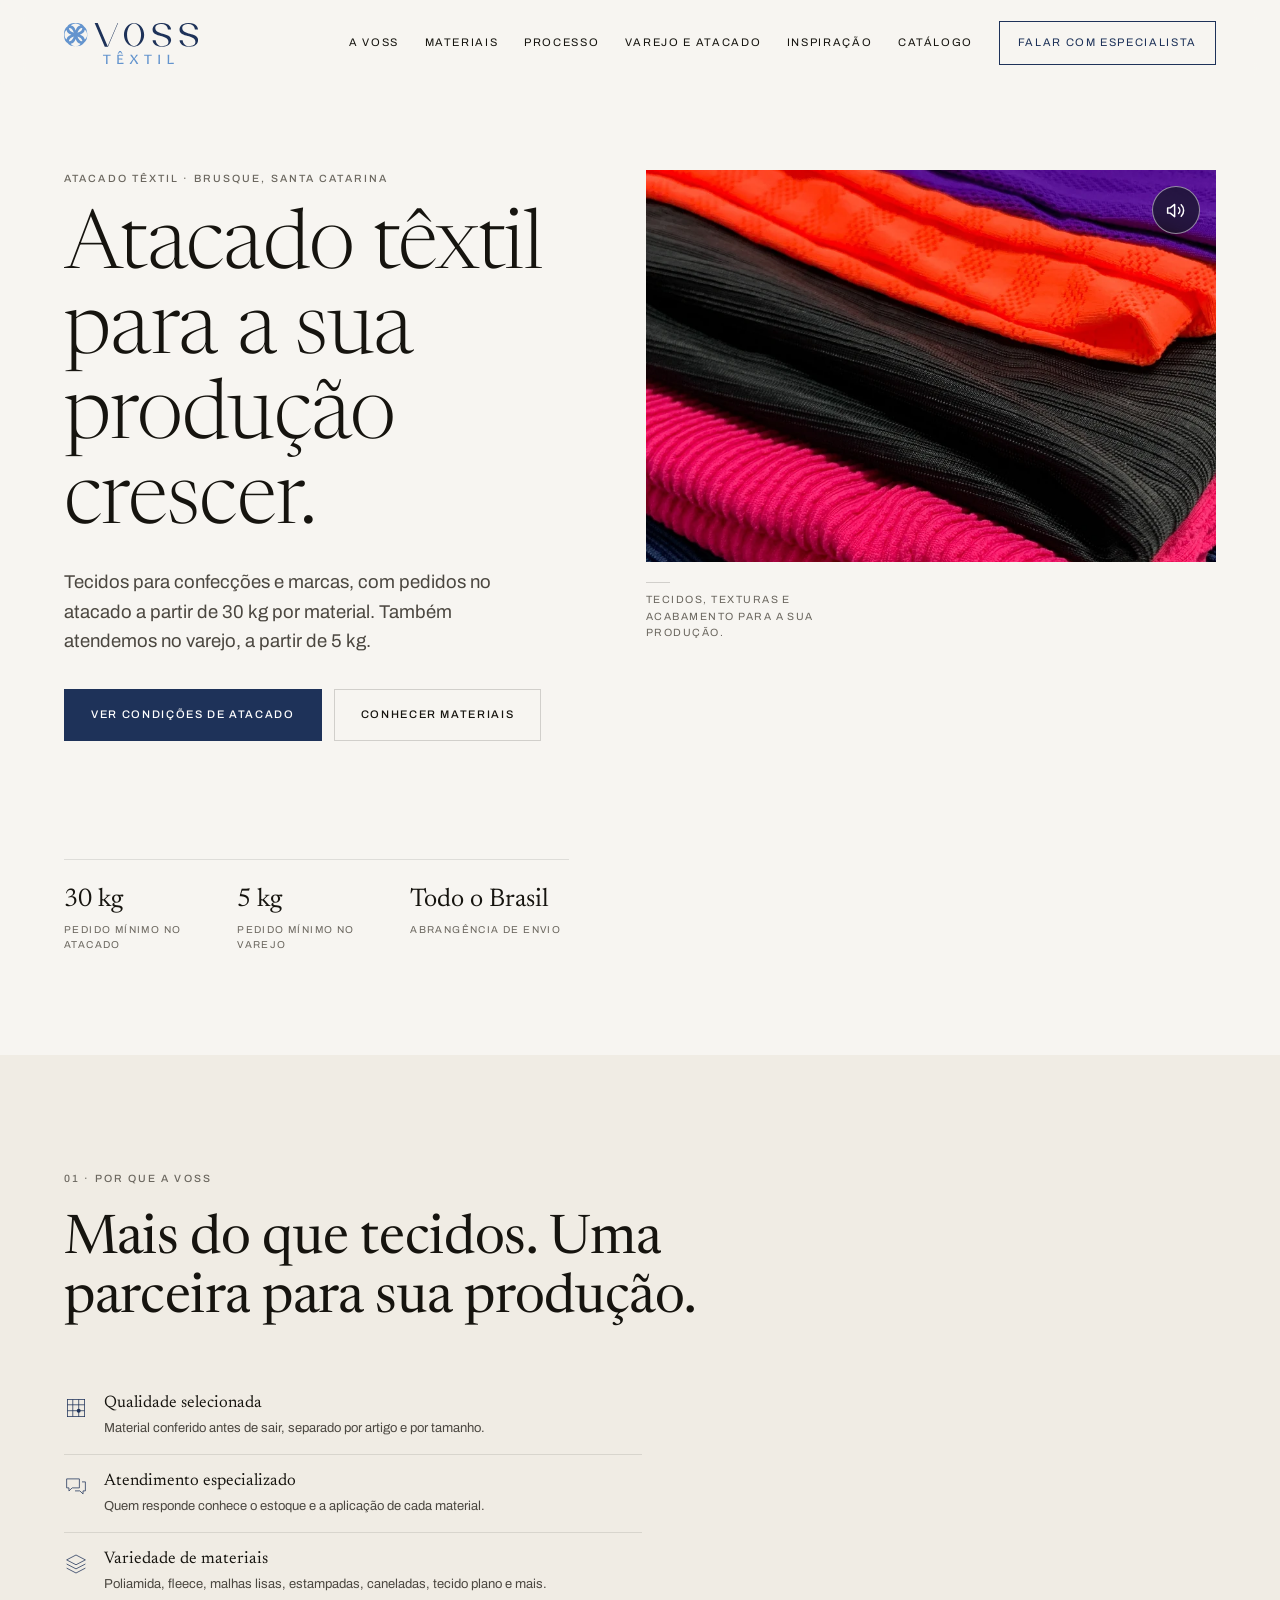
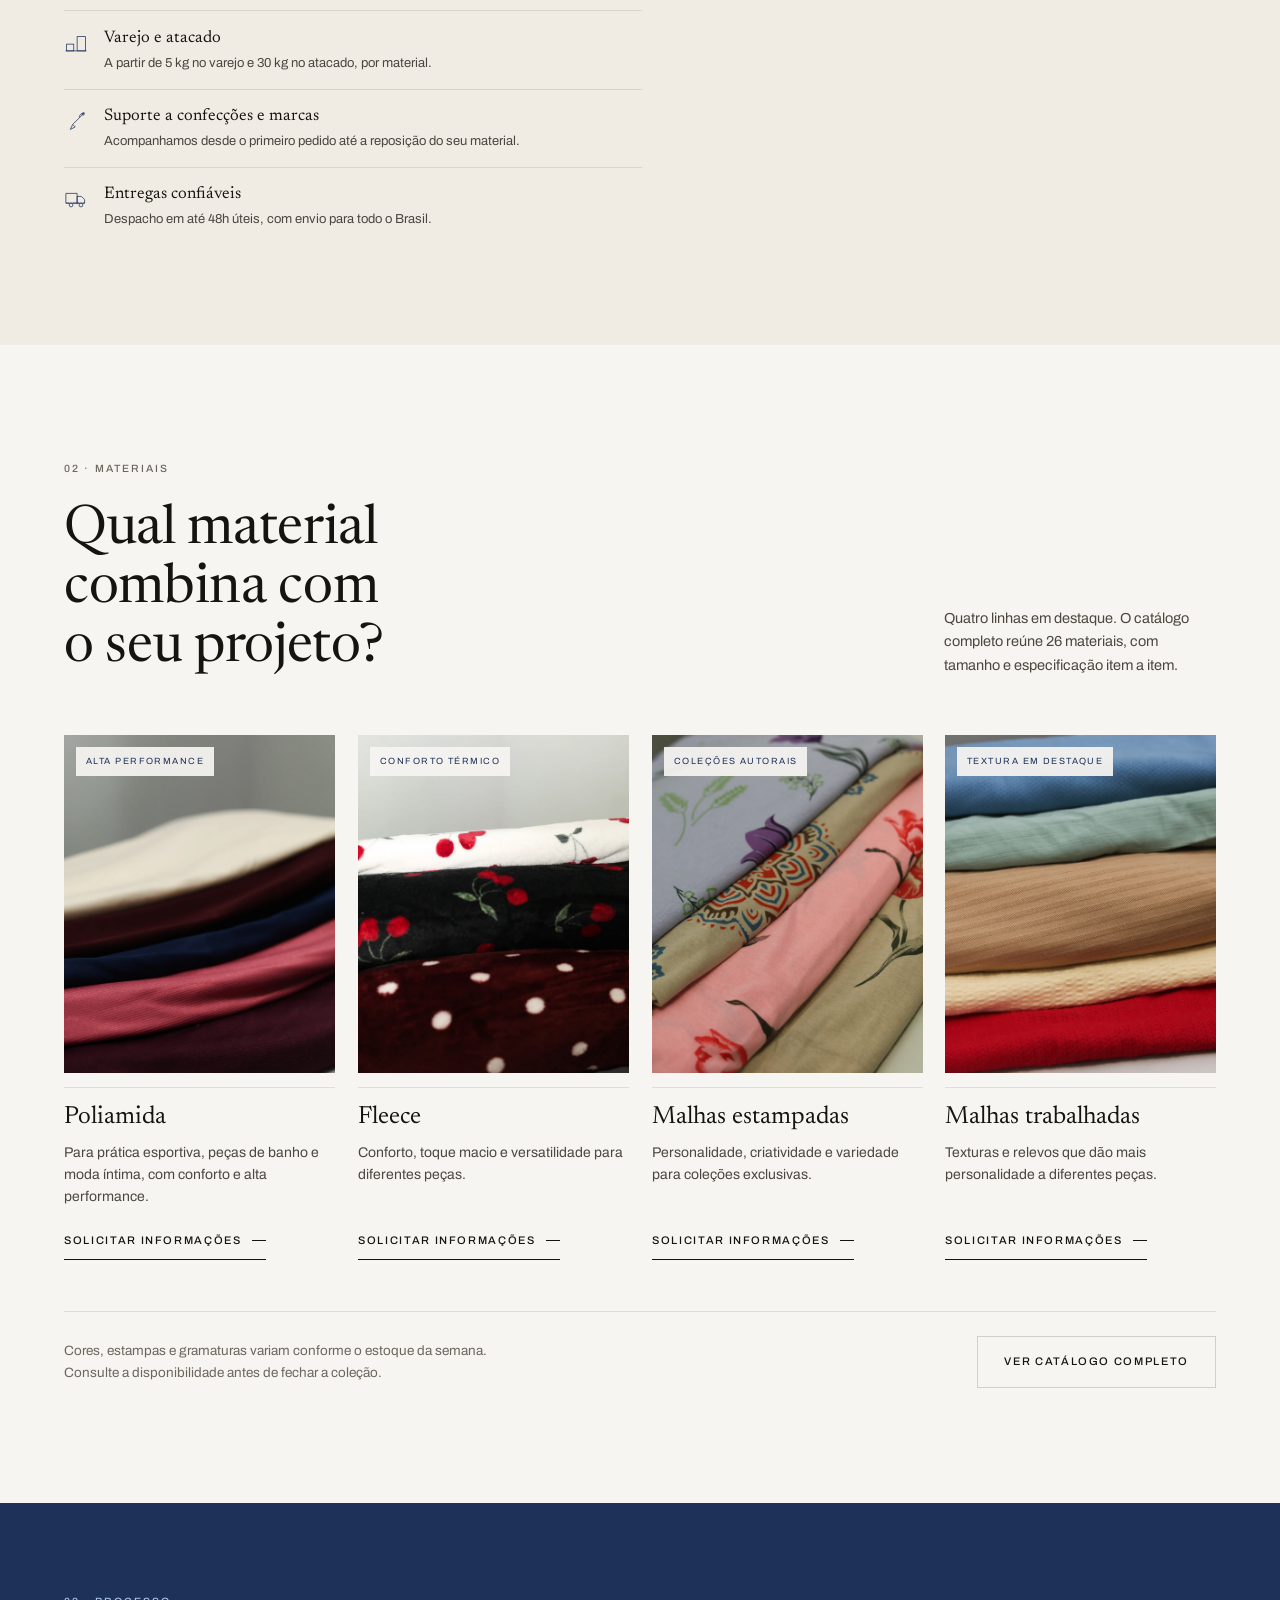
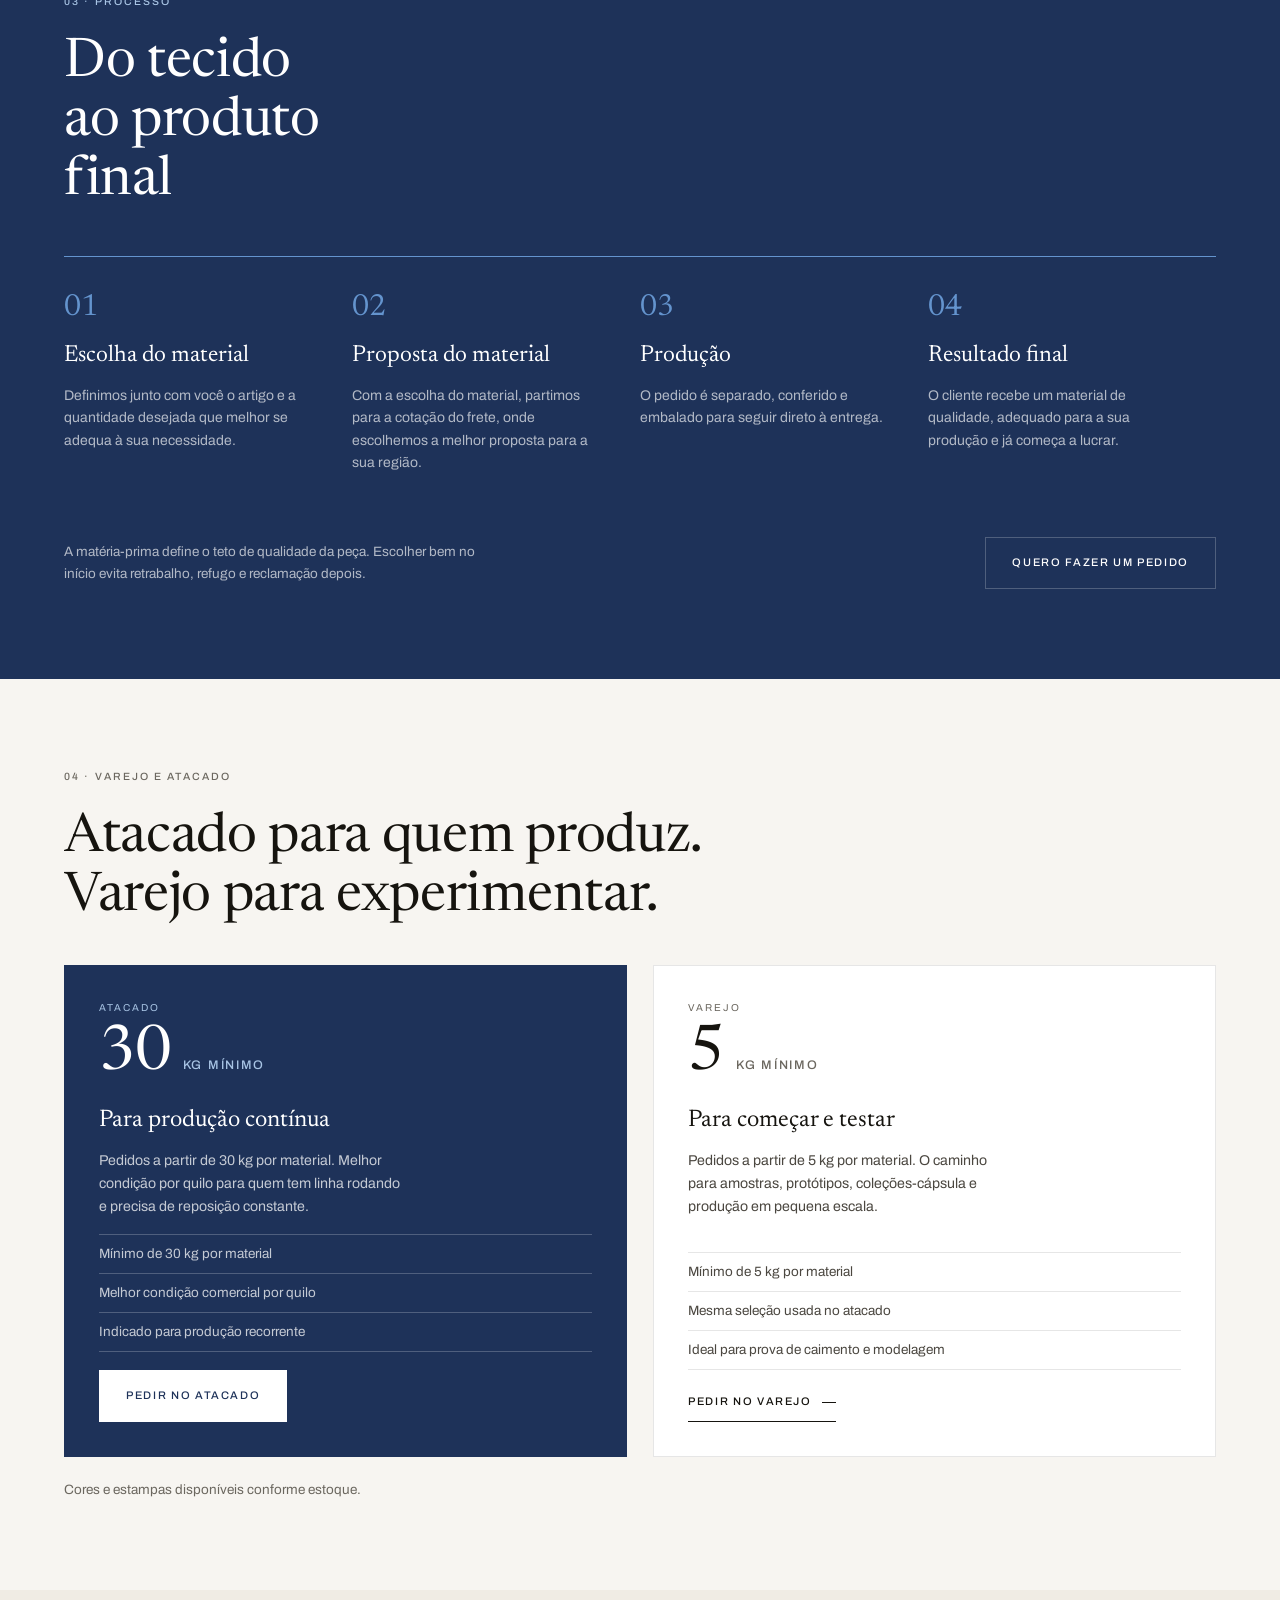
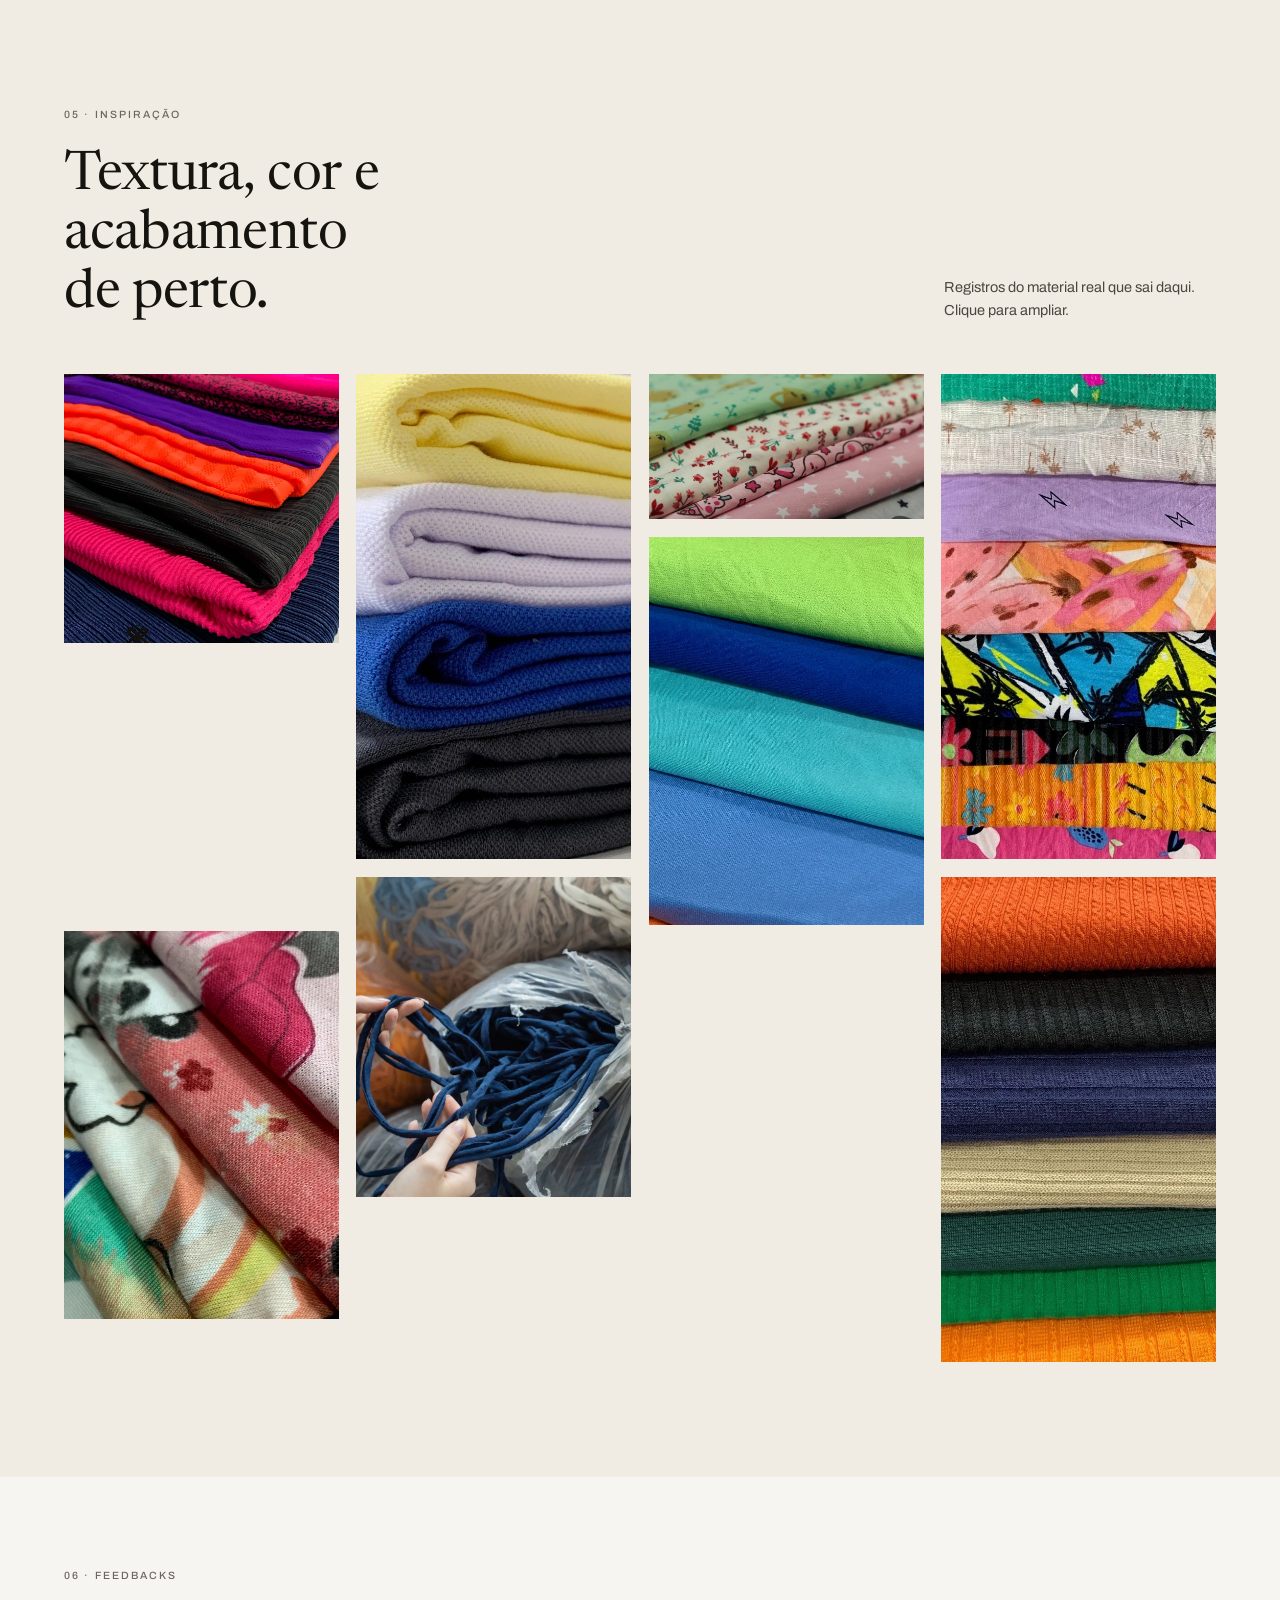
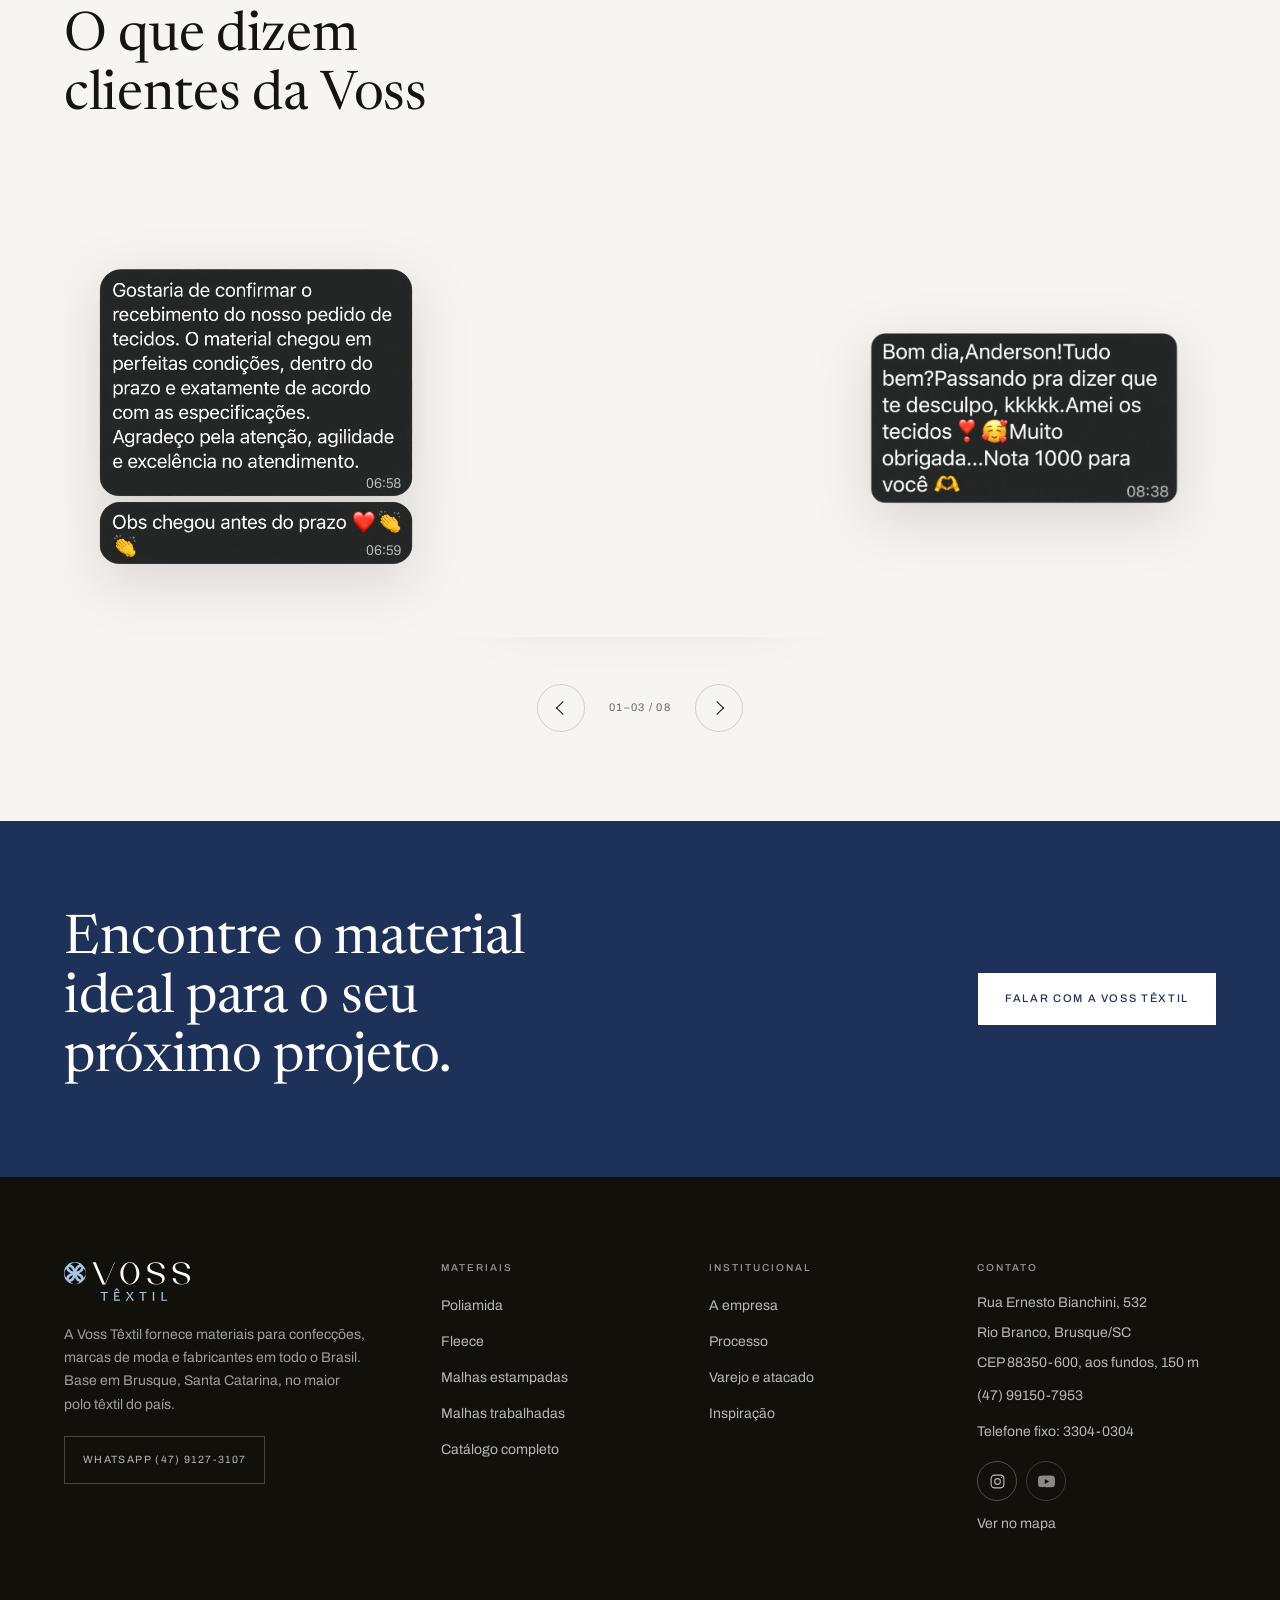
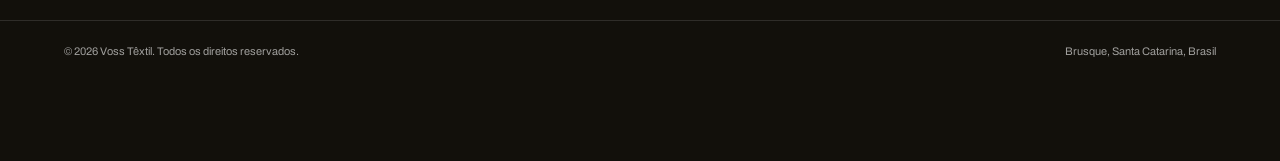
==== commit 661825bb: "Corrige prévia de WhatsApp da Voss" ====
--- a/index.html
+++ b/index.html
@@ -16,11 +16,11 @@
 <meta property="og:url" content="https://vosstextil.com.br/">
 <meta property="og:title" content="Atacado têxtil para confecções e marcas | Voss Têxtil">
 <meta property="og:description" content="Atacado têxtil para confecções, marcas de moda e fabricantes, a partir de 30 kg por material. Também atendemos no varejo.">
-<meta property="og:image" content="https://vosstextil.com.br/img/og-voss.png">
-<meta property="og:image:type" content="image/png">
-<meta property="og:image:width" content="1200">
-<meta property="og:image:height" content="630">
-<meta property="og:image:alt" content="Logo azul da Voss Têxtil">
+<meta property="og:image" content="https://vosstextil.com.br/img/hero-principal.webp">
+<meta property="og:image:type" content="image/webp">
+<meta property="og:image:width" content="880">
+<meta property="og:image:height" content="1060">
+<meta property="og:image:alt" content="Malhas coloridas empilhadas, incluindo tecidos roxo, laranja, preto, pink e azul-marinho">
 <meta name="twitter:card" content="summary_large_image">
 
 <link rel="preconnect" href="https://fonts.googleapis.com">
@@ -47,7 +47,7 @@
       <a href="#volumes">Varejo e atacado</a>
       <a href="#inspiracao">Inspiração</a>
       <a href="materiais.html">Catálogo</a>
-      <a class="hdr__cta" href="https://wa.me/5547991507953?text=Ol%C3%A1%2C%20gostaria%20de%20falar%20com%20um%20especialista%20da%20Voss%20T%C3%AAxtil.%0ASite%3A%20https%3A%2F%2Fvosstextil.com.br%2F" target="_blank" rel="noopener">Falar com especialista</a>
+      <a class="hdr__cta" href="https://wa.me/554791273107?text=https%3A%2F%2Fvosstextil.com.br%2F%0A%0AOl%C3%A1%2C%20gostaria%20de%20falar%20com%20um%20especialista%20da%20Voss%20T%C3%AAxtil." target="_blank" rel="noopener">Falar com especialista</a>
     </nav>
 
     <button class="burger" id="burger" type="button" aria-label="Abrir menu" aria-expanded="false" aria-controls="nav">
@@ -233,7 +233,7 @@
         <div class="mat__body">
           <h3>Poliamida</h3>
           <p>Para prática esportiva, peças de banho e moda íntima, com conforto e alta performance.</p>
-          <a class="link-u" href="https://wa.me/5547991507953?text=Ol%C3%A1%2C%20gostaria%20de%20informa%C3%A7%C3%B5es%20sobre%20POLIAMIDA.%0ASite%3A%20https%3A%2F%2Fvosstextil.com.br%2F" target="_blank" rel="noopener">Solicitar informações <i></i></a>
+          <a class="link-u" href="https://wa.me/554791273107?text=https%3A%2F%2Fvosstextil.com.br%2F%0A%0AOl%C3%A1%2C%20gostaria%20de%20informa%C3%A7%C3%B5es%20sobre%20POLIAMIDA." target="_blank" rel="noopener">Solicitar informações <i></i></a>
         </div>
       </article>
 
@@ -245,7 +245,7 @@
         <div class="mat__body">
           <h3>Fleece</h3>
           <p>Conforto, toque macio e versatilidade para diferentes peças.</p>
-          <a class="link-u" href="https://wa.me/5547991507953?text=Ol%C3%A1%2C%20gostaria%20de%20informa%C3%A7%C3%B5es%20sobre%20FLEECE.%0ASite%3A%20https%3A%2F%2Fvosstextil.com.br%2F" target="_blank" rel="noopener">Solicitar informações <i></i></a>
+          <a class="link-u" href="https://wa.me/554791273107?text=https%3A%2F%2Fvosstextil.com.br%2F%0A%0AOl%C3%A1%2C%20gostaria%20de%20informa%C3%A7%C3%B5es%20sobre%20FLEECE." target="_blank" rel="noopener">Solicitar informações <i></i></a>
         </div>
       </article>
 
@@ -257,7 +257,7 @@
         <div class="mat__body">
           <h3>Malhas estampadas</h3>
           <p>Personalidade, criatividade e variedade para coleções exclusivas.</p>
-          <a class="link-u" href="https://wa.me/5547991507953?text=Ol%C3%A1%2C%20gostaria%20de%20informa%C3%A7%C3%B5es%20sobre%20MALHAS%20ESTAMPADAS.%0ASite%3A%20https%3A%2F%2Fvosstextil.com.br%2F" target="_blank" rel="noopener">Solicitar informações <i></i></a>
+          <a class="link-u" href="https://wa.me/554791273107?text=https%3A%2F%2Fvosstextil.com.br%2F%0A%0AOl%C3%A1%2C%20gostaria%20de%20informa%C3%A7%C3%B5es%20sobre%20MALHAS%20ESTAMPADAS." target="_blank" rel="noopener">Solicitar informações <i></i></a>
         </div>
       </article>
 
@@ -269,7 +269,7 @@
         <div class="mat__body">
           <h3>Malhas trabalhadas</h3>
           <p>Texturas e relevos que dão mais personalidade a diferentes peças.</p>
-          <a class="link-u" href="https://wa.me/5547991507953?text=Ol%C3%A1%2C%20gostaria%20de%20informa%C3%A7%C3%B5es%20sobre%20MALHAS%20TRABALHADAS.%0ASite%3A%20https%3A%2F%2Fvosstextil.com.br%2F" target="_blank" rel="noopener">Solicitar informações <i></i></a>
+          <a class="link-u" href="https://wa.me/554791273107?text=https%3A%2F%2Fvosstextil.com.br%2F%0A%0AOl%C3%A1%2C%20gostaria%20de%20informa%C3%A7%C3%B5es%20sobre%20MALHAS%20TRABALHADAS." target="_blank" rel="noopener">Solicitar informações <i></i></a>
         </div>
       </article>
 
@@ -323,7 +323,7 @@
 
     <div class="proc__note rv">
       <p>A matéria-prima define o teto de qualidade da peça. Escolher bem no início evita retrabalho, refugo e reclamação depois.</p>
-      <a class="btn btn--ondark" href="https://wa.me/5547991507953?text=Ol%C3%A1%2C%20quero%20fazer%20um%20pedido.%0ASite%3A%20https%3A%2F%2Fvosstextil.com.br%2F" target="_blank" rel="noopener">Quero fazer um pedido</a>
+      <a class="btn btn--ondark" href="https://wa.me/554791273107?text=https%3A%2F%2Fvosstextil.com.br%2F%0A%0AOl%C3%A1%2C%20quero%20fazer%20um%20pedido." target="_blank" rel="noopener">Quero fazer um pedido</a>
     </div>
 
   </div>
@@ -350,7 +350,7 @@
           <li>Melhor condição comercial por quilo</li>
           <li>Indicado para produção recorrente</li>
         </ul>
-        <a class="btn btn--light" href="https://wa.me/5547991507953?text=Ol%C3%A1%2C%20gostaria%20de%20fazer%20um%20pedido%20no%20ATACADO%20(a%20partir%20de%2030%20kg).%0ASite%3A%20https%3A%2F%2Fvosstextil.com.br%2F" target="_blank" rel="noopener">Pedir no atacado</a>
+        <a class="btn btn--light" href="https://wa.me/554791273107?text=https%3A%2F%2Fvosstextil.com.br%2F%0A%0AOl%C3%A1%2C%20gostaria%20de%20fazer%20um%20pedido%20no%20ATACADO%20%28a%20partir%20de%2030%20kg%29." target="_blank" rel="noopener">Pedir no atacado</a>
       </article>
 
       <article class="vol__card rv rv--left">
@@ -363,7 +363,7 @@
           <li>Mesma seleção usada no atacado</li>
           <li>Ideal para prova de caimento e modelagem</li>
         </ul>
-        <a class="link-u" href="https://wa.me/5547991507953?text=Ol%C3%A1%2C%20gostaria%20de%20fazer%20um%20pedido%20no%20VAREJO%20(a%20partir%20de%205%20kg).%0ASite%3A%20https%3A%2F%2Fvosstextil.com.br%2F" target="_blank" rel="noopener">Pedir no varejo <i></i></a>
+        <a class="link-u" href="https://wa.me/554791273107?text=https%3A%2F%2Fvosstextil.com.br%2F%0A%0AOl%C3%A1%2C%20gostaria%20de%20fazer%20um%20pedido%20no%20VAREJO%20%28a%20partir%20de%205%20kg%29." target="_blank" rel="noopener">Pedir no varejo <i></i></a>
       </article>
 
     </div>
@@ -438,7 +438,7 @@
 <section class="section section--tight dark" id="contato">
   <div class="wrap cta__in">
     <h2 class="h2 rv" data-split="45">Encontre o material ideal para o seu próximo projeto.</h2>
-    <a class="btn btn--light rv" style="--d:100ms" href="https://wa.me/5547991507953?text=Ol%C3%A1%2C%20gostaria%20de%20encontrar%20o%20material%20ideal%20para%20o%20meu%20projeto.%0ASite%3A%20https%3A%2F%2Fvosstextil.com.br%2F" target="_blank" rel="noopener">Falar com a Voss Têxtil</a>
+    <a class="btn btn--light rv" style="--d:100ms" href="https://wa.me/554791273107?text=https%3A%2F%2Fvosstextil.com.br%2F%0A%0AOl%C3%A1%2C%20gostaria%20de%20encontrar%20o%20material%20ideal%20para%20o%20meu%20projeto." target="_blank" rel="noopener">Falar com a Voss Têxtil</a>
   </div>
 </section>
 
@@ -455,7 +455,7 @@
         fabricantes em todo o Brasil. Base em Brusque, Santa Catarina, no maior
         polo têxtil do país.
       </p>
-      <a class="ft__wa" href="https://wa.me/5547991507953?text=Ol%C3%A1%2C%20vim%20pelo%20site%20da%20Voss%20T%C3%AAxtil.%0ASite%3A%20https%3A%2F%2Fvosstextil.com.br%2F" target="_blank" rel="noopener">WhatsApp (47) 99150-7953</a>
+      <a class="ft__wa" href="https://wa.me/554791273107?text=https%3A%2F%2Fvosstextil.com.br%2F%0A%0AOl%C3%A1%2C%20vim%20pelo%20site%20da%20Voss%20T%C3%AAxtil." target="_blank" rel="noopener">WhatsApp (47) 9127-3107</a>
     </div>
 
     <div class="ft__col">
@@ -509,7 +509,7 @@
 
 <!-- =============================================== whatsapp flutuante === -->
 <a class="wa-float" id="waFloat"
-   href="https://wa.me/5547991507953?text=Ol%C3%A1%2C%20vim%20pelo%20site%20da%20Voss%20T%C3%AAxtil.%0ASite%3A%20https%3A%2F%2Fvosstextil.com.br%2F"
+   href="https://wa.me/554791273107?text=https%3A%2F%2Fvosstextil.com.br%2F%0A%0AOl%C3%A1%2C%20vim%20pelo%20site%20da%20Voss%20T%C3%AAxtil."
    target="_blank" rel="noopener" aria-label="Falar com a Voss Têxtil no WhatsApp">
   <svg viewBox="0 0 24 24" aria-hidden="true" fill="currentColor">
     <path d="M12.04 2C6.58 2 2.13 6.45 2.13 11.91c0 1.75.46 3.45 1.32 4.95L2 22l5.25-1.38a9.9 9.9 0 0 0 4.79 1.22h.01c5.46 0 9.91-4.45 9.91-9.91 0-2.65-1.03-5.14-2.9-7.01A9.82 9.82 0 0 0 12.04 2Zm0 18.15h-.01a8.2 8.2 0 0 1-4.19-1.15l-.3-.18-3.12.82.83-3.04-.2-.31a8.2 8.2 0 0 1-1.26-4.38c0-4.54 3.7-8.24 8.25-8.24 2.2 0 4.27.86 5.83 2.42a8.19 8.19 0 0 1 2.41 5.83c0 4.54-3.7 8.23-8.24 8.23Zm4.52-6.17c-.25-.12-1.47-.72-1.69-.81-.23-.08-.39-.12-.56.13-.16.24-.64.8-.78.97-.15.16-.29.18-.53.06-.25-.12-1.05-.39-1.99-1.23-.74-.66-1.23-1.47-1.38-1.71-.14-.25-.01-.38.11-.5.11-.11.25-.29.37-.43.13-.15.17-.25.25-.41.08-.17.04-.31-.02-.43-.06-.12-.56-1.34-.76-1.84-.2-.48-.4-.42-.56-.43h-.47c-.16 0-.43.06-.65.31-.22.24-.85.83-.85 2.03s.87 2.35.99 2.51c.12.16 1.71 2.61 4.14 3.66.58.25 1.03.4 1.38.51.58.19 1.11.16 1.53.1.47-.07 1.47-.6 1.67-1.18.21-.58.21-1.07.15-1.18-.06-.1-.22-.16-.47-.28Z"/>
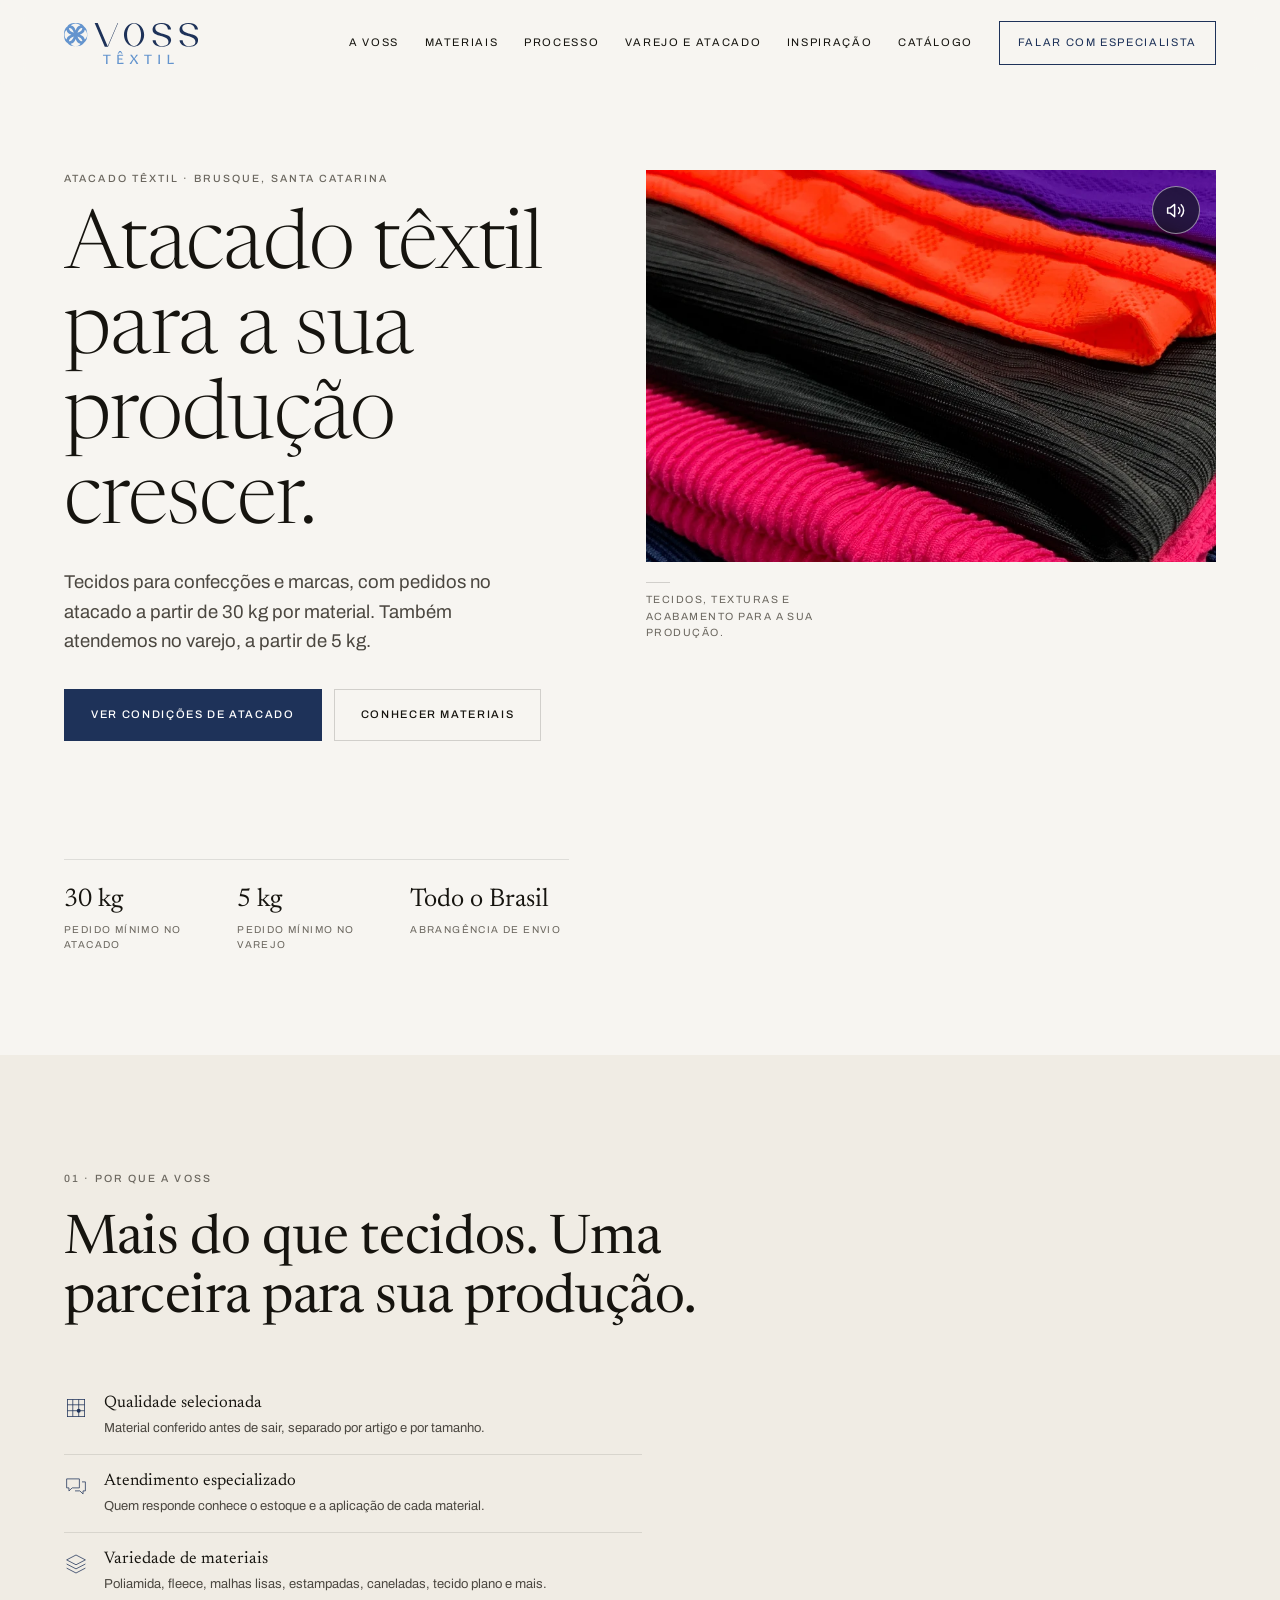
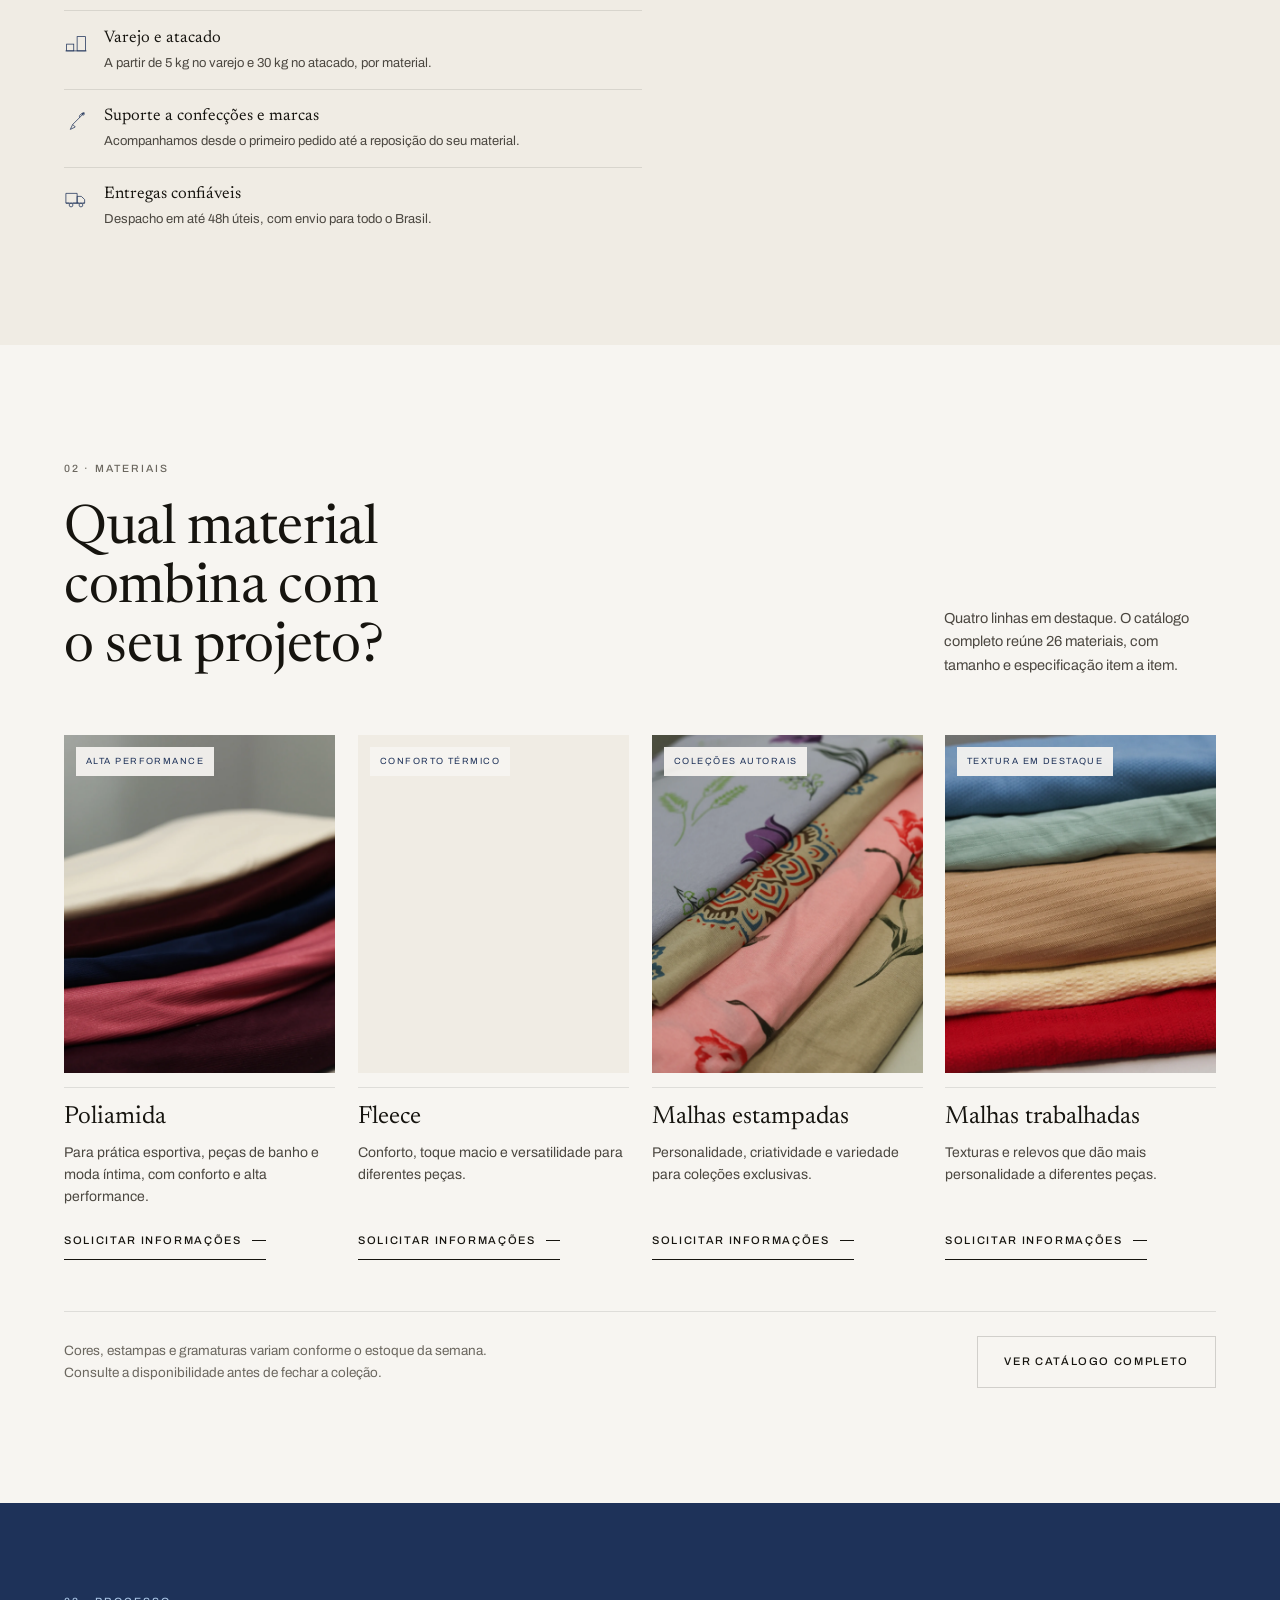
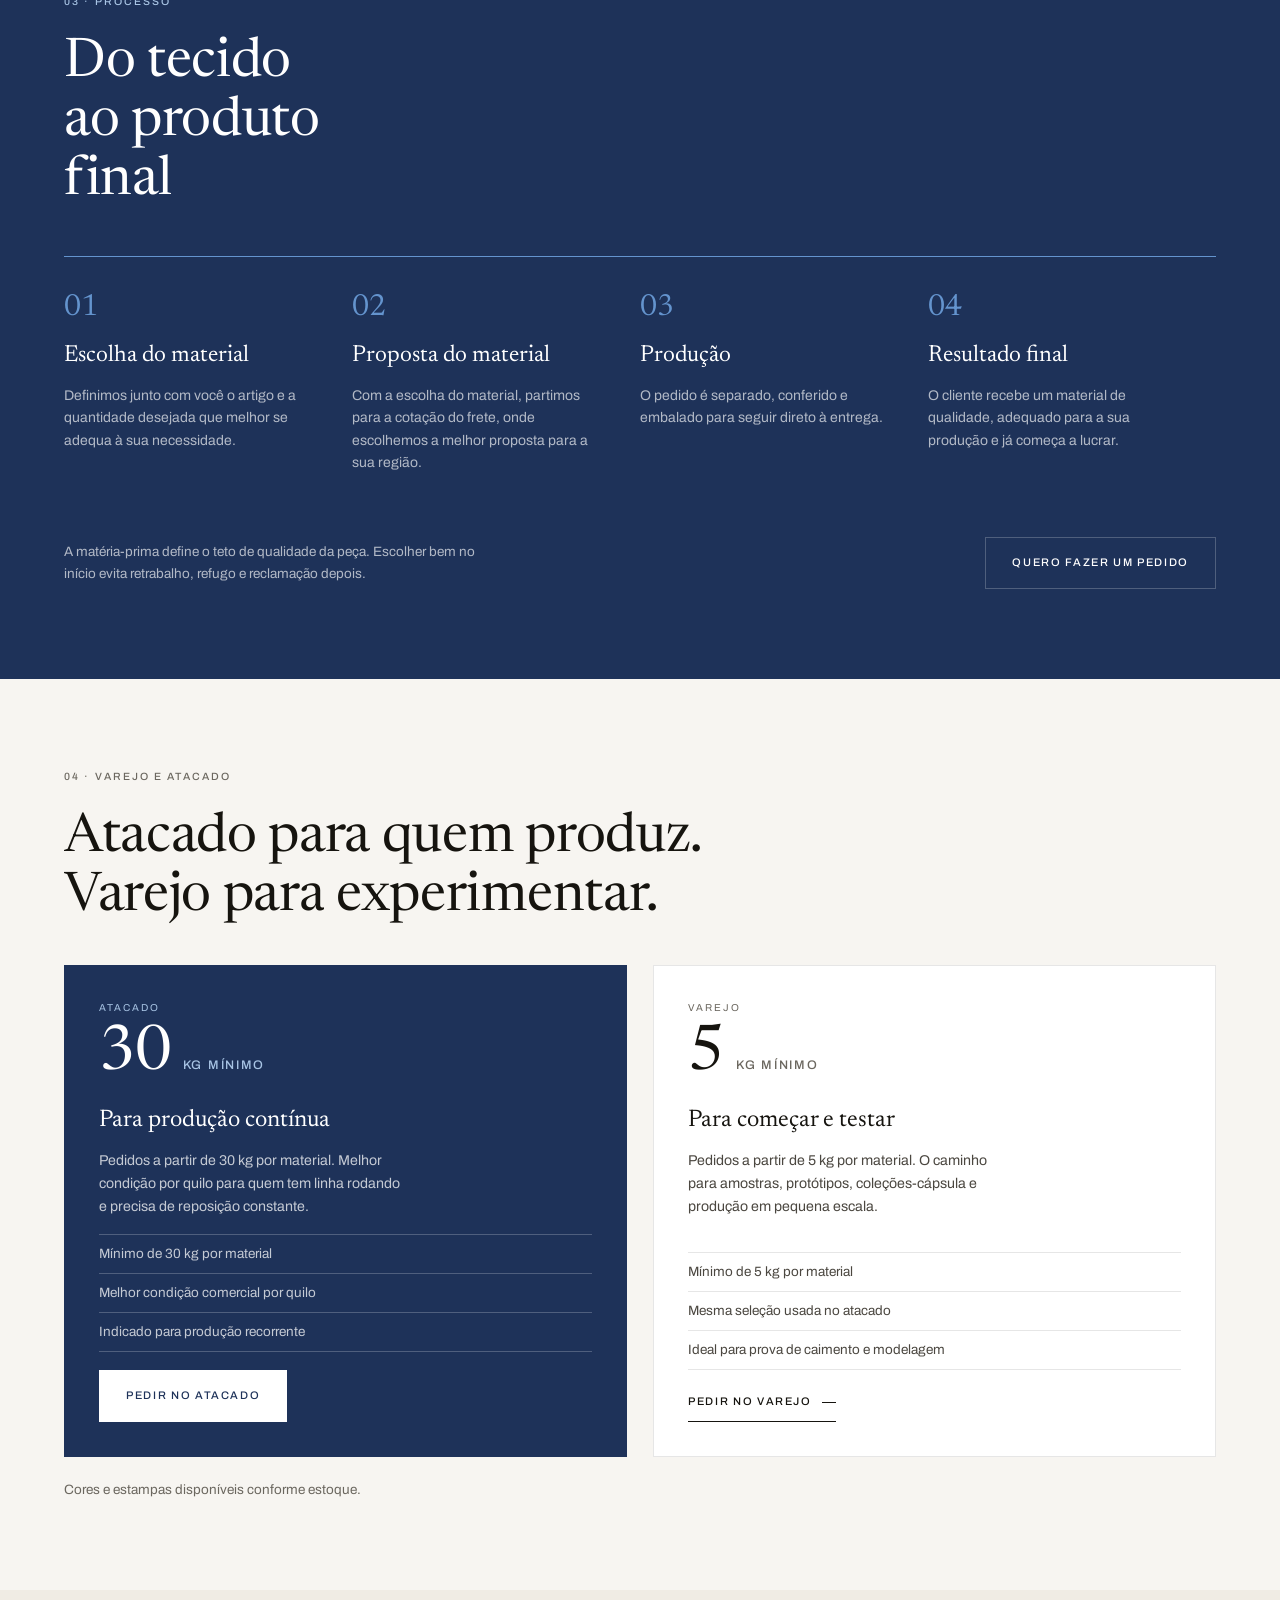
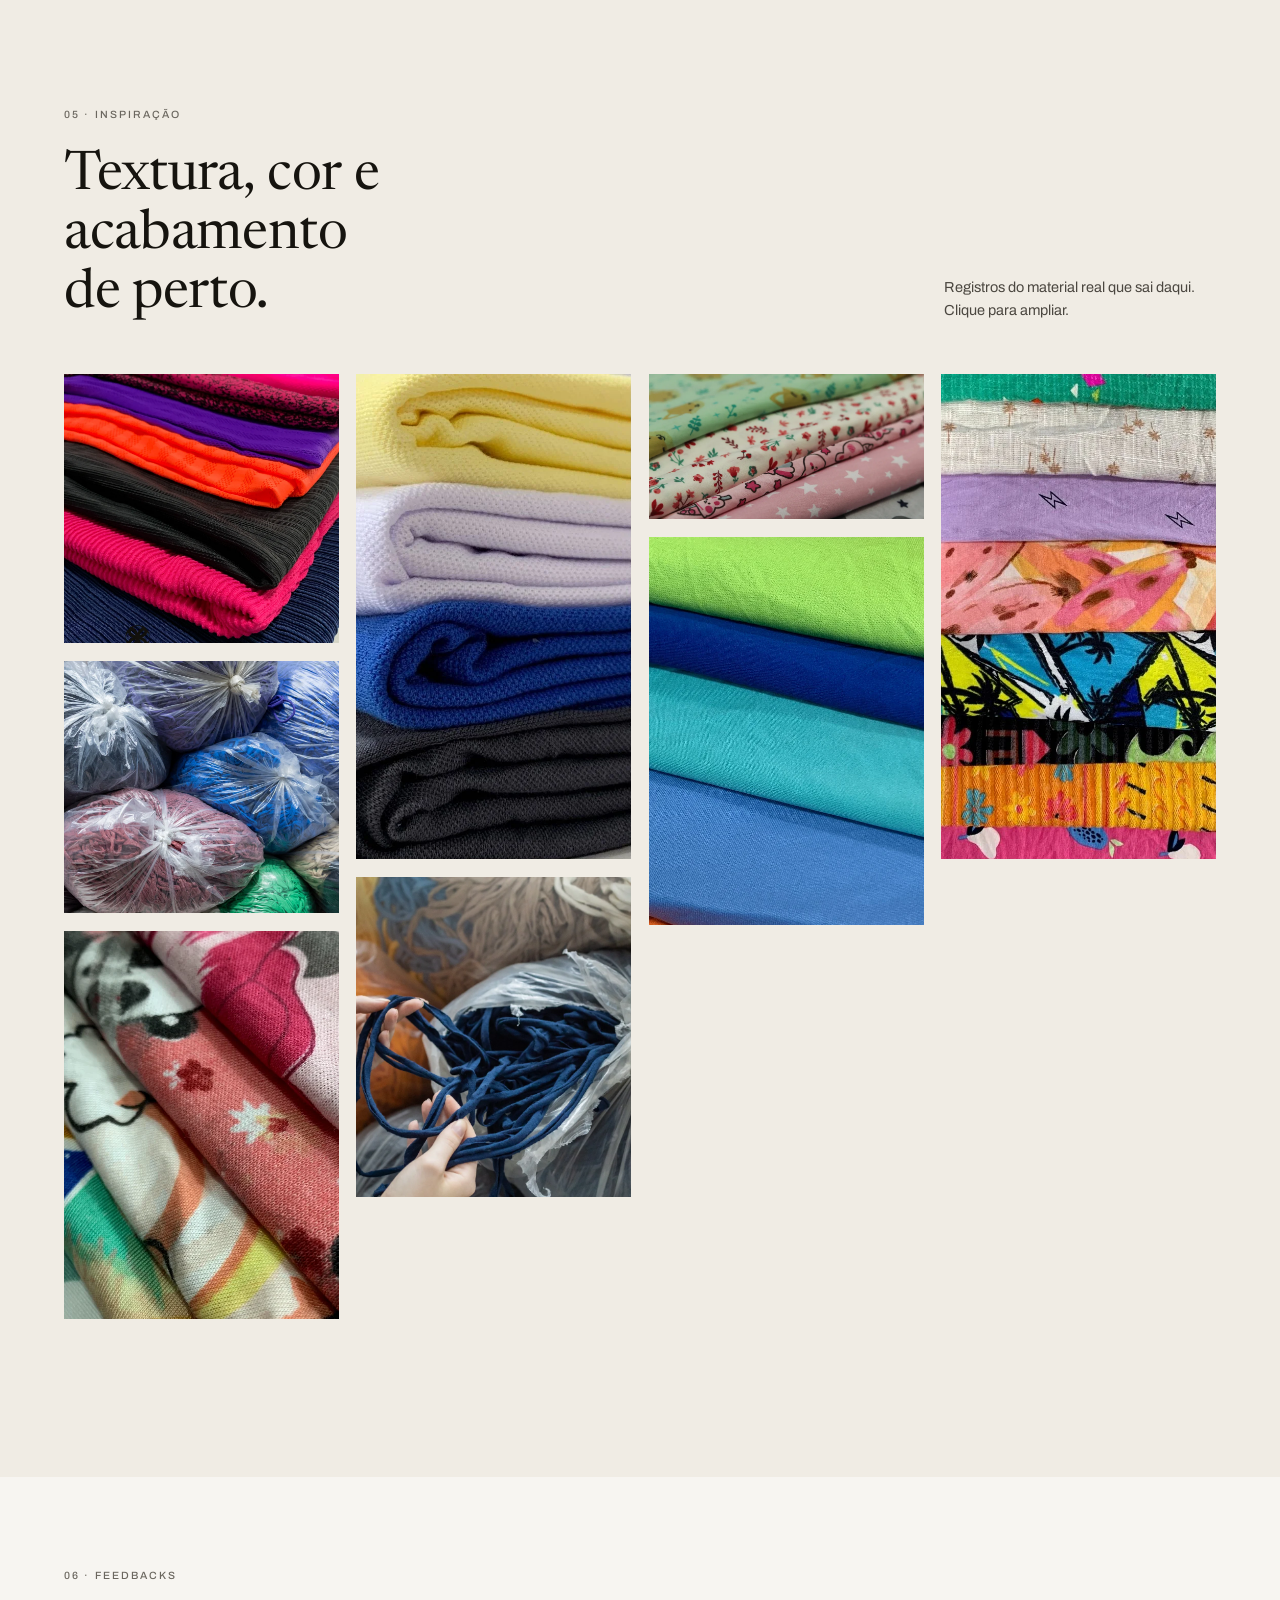
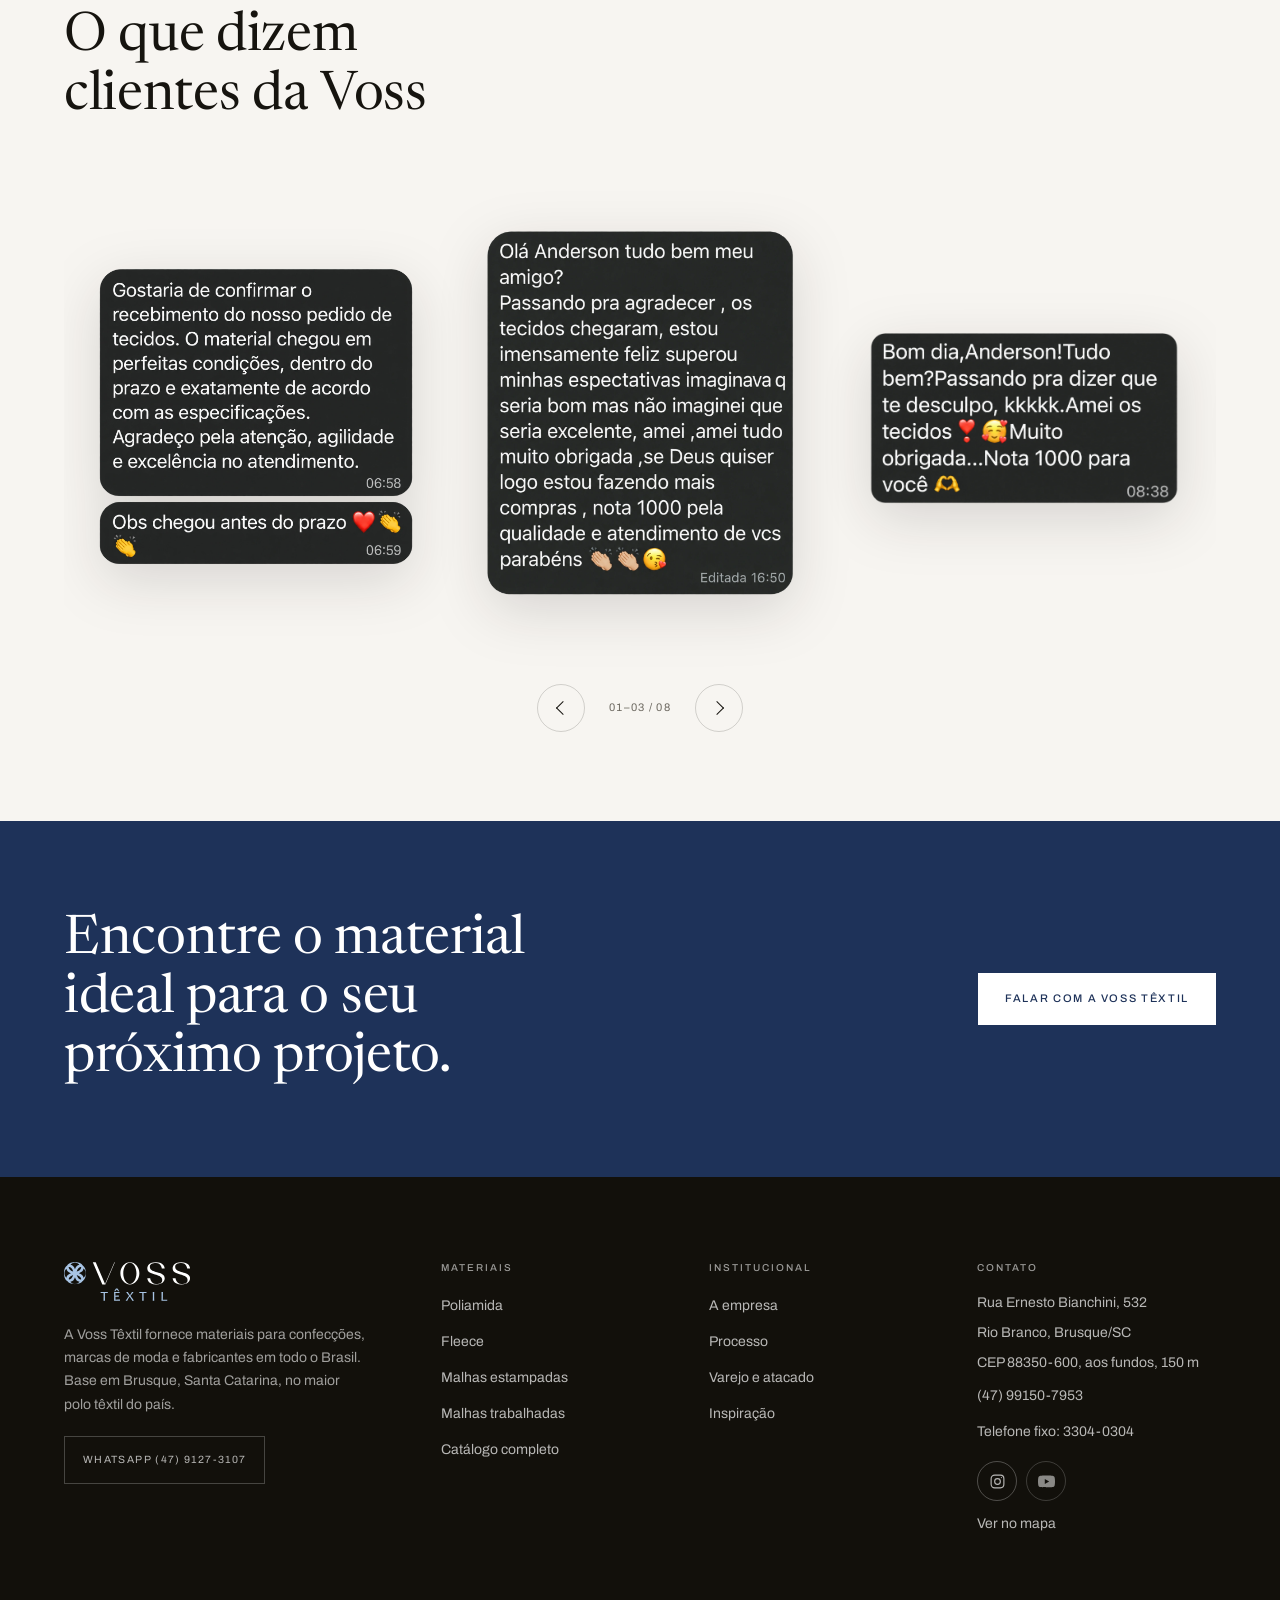
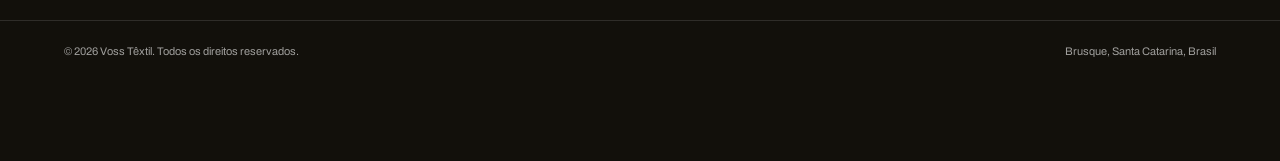
==== commit 4526db6e: "Compartilha logo da Voss no WhatsApp" ====
--- a/index.html
+++ b/index.html
@@ -47,7 +47,7 @@
       <a href="#volumes">Varejo e atacado</a>
       <a href="#inspiracao">Inspiração</a>
       <a href="materiais.html">Catálogo</a>
-      <a class="hdr__cta" href="https://wa.me/554791273107?text=https%3A%2F%2Fvosstextil.com.br%2F%0A%0AOl%C3%A1%2C%20gostaria%20de%20falar%20com%20um%20especialista%20da%20Voss%20T%C3%AAxtil." target="_blank" rel="noopener">Falar com especialista</a>
+      <a class="hdr__cta" href="https://wa.me/554791273107?text=Ol%C3%A1%2C%20gostaria%20de%20falar%20com%20um%20especialista%20da%20Voss%20T%C3%AAxtil." target="_blank" rel="noopener">Falar com especialista</a>
     </nav>
 
     <button class="burger" id="burger" type="button" aria-label="Abrir menu" aria-expanded="false" aria-controls="nav">
@@ -233,7 +233,7 @@
         <div class="mat__body">
           <h3>Poliamida</h3>
           <p>Para prática esportiva, peças de banho e moda íntima, com conforto e alta performance.</p>
-          <a class="link-u" href="https://wa.me/554791273107?text=https%3A%2F%2Fvosstextil.com.br%2F%0A%0AOl%C3%A1%2C%20gostaria%20de%20informa%C3%A7%C3%B5es%20sobre%20POLIAMIDA." target="_blank" rel="noopener">Solicitar informações <i></i></a>
+          <a class="link-u" href="https://wa.me/554791273107?text=Ol%C3%A1%2C%20gostaria%20de%20informa%C3%A7%C3%B5es%20sobre%20POLIAMIDA." target="_blank" rel="noopener">Solicitar informações <i></i></a>
         </div>
       </article>
 
@@ -245,7 +245,7 @@
         <div class="mat__body">
           <h3>Fleece</h3>
           <p>Conforto, toque macio e versatilidade para diferentes peças.</p>
-          <a class="link-u" href="https://wa.me/554791273107?text=https%3A%2F%2Fvosstextil.com.br%2F%0A%0AOl%C3%A1%2C%20gostaria%20de%20informa%C3%A7%C3%B5es%20sobre%20FLEECE." target="_blank" rel="noopener">Solicitar informações <i></i></a>
+          <a class="link-u" href="https://wa.me/554791273107?text=Ol%C3%A1%2C%20gostaria%20de%20informa%C3%A7%C3%B5es%20sobre%20FLEECE." target="_blank" rel="noopener">Solicitar informações <i></i></a>
         </div>
       </article>
 
@@ -257,7 +257,7 @@
         <div class="mat__body">
           <h3>Malhas estampadas</h3>
           <p>Personalidade, criatividade e variedade para coleções exclusivas.</p>
-          <a class="link-u" href="https://wa.me/554791273107?text=https%3A%2F%2Fvosstextil.com.br%2F%0A%0AOl%C3%A1%2C%20gostaria%20de%20informa%C3%A7%C3%B5es%20sobre%20MALHAS%20ESTAMPADAS." target="_blank" rel="noopener">Solicitar informações <i></i></a>
+          <a class="link-u" href="https://wa.me/554791273107?text=Ol%C3%A1%2C%20gostaria%20de%20informa%C3%A7%C3%B5es%20sobre%20MALHAS%20ESTAMPADAS." target="_blank" rel="noopener">Solicitar informações <i></i></a>
         </div>
       </article>
 
@@ -269,7 +269,7 @@
         <div class="mat__body">
           <h3>Malhas trabalhadas</h3>
           <p>Texturas e relevos que dão mais personalidade a diferentes peças.</p>
-          <a class="link-u" href="https://wa.me/554791273107?text=https%3A%2F%2Fvosstextil.com.br%2F%0A%0AOl%C3%A1%2C%20gostaria%20de%20informa%C3%A7%C3%B5es%20sobre%20MALHAS%20TRABALHADAS." target="_blank" rel="noopener">Solicitar informações <i></i></a>
+          <a class="link-u" href="https://wa.me/554791273107?text=Ol%C3%A1%2C%20gostaria%20de%20informa%C3%A7%C3%B5es%20sobre%20MALHAS%20TRABALHADAS." target="_blank" rel="noopener">Solicitar informações <i></i></a>
         </div>
       </article>
 
@@ -323,7 +323,7 @@
 
     <div class="proc__note rv">
       <p>A matéria-prima define o teto de qualidade da peça. Escolher bem no início evita retrabalho, refugo e reclamação depois.</p>
-      <a class="btn btn--ondark" href="https://wa.me/554791273107?text=https%3A%2F%2Fvosstextil.com.br%2F%0A%0AOl%C3%A1%2C%20quero%20fazer%20um%20pedido." target="_blank" rel="noopener">Quero fazer um pedido</a>
+      <a class="btn btn--ondark" href="https://wa.me/554791273107?text=Ol%C3%A1%2C%20quero%20fazer%20um%20pedido." target="_blank" rel="noopener">Quero fazer um pedido</a>
     </div>
 
   </div>
@@ -350,7 +350,7 @@
           <li>Melhor condição comercial por quilo</li>
           <li>Indicado para produção recorrente</li>
         </ul>
-        <a class="btn btn--light" href="https://wa.me/554791273107?text=https%3A%2F%2Fvosstextil.com.br%2F%0A%0AOl%C3%A1%2C%20gostaria%20de%20fazer%20um%20pedido%20no%20ATACADO%20%28a%20partir%20de%2030%20kg%29." target="_blank" rel="noopener">Pedir no atacado</a>
+        <a class="btn btn--light" href="https://wa.me/554791273107?text=Ol%C3%A1%2C%20gostaria%20de%20fazer%20um%20pedido%20no%20ATACADO%20%28a%20partir%20de%2030%20kg%29." target="_blank" rel="noopener">Pedir no atacado</a>
       </article>
 
       <article class="vol__card rv rv--left">
@@ -363,7 +363,7 @@
           <li>Mesma seleção usada no atacado</li>
           <li>Ideal para prova de caimento e modelagem</li>
         </ul>
-        <a class="link-u" href="https://wa.me/554791273107?text=https%3A%2F%2Fvosstextil.com.br%2F%0A%0AOl%C3%A1%2C%20gostaria%20de%20fazer%20um%20pedido%20no%20VAREJO%20%28a%20partir%20de%205%20kg%29." target="_blank" rel="noopener">Pedir no varejo <i></i></a>
+        <a class="link-u" href="https://wa.me/554791273107?text=Ol%C3%A1%2C%20gostaria%20de%20fazer%20um%20pedido%20no%20VAREJO%20%28a%20partir%20de%205%20kg%29." target="_blank" rel="noopener">Pedir no varejo <i></i></a>
       </article>
 
     </div>
@@ -438,7 +438,7 @@
 <section class="section section--tight dark" id="contato">
   <div class="wrap cta__in">
     <h2 class="h2 rv" data-split="45">Encontre o material ideal para o seu próximo projeto.</h2>
-    <a class="btn btn--light rv" style="--d:100ms" href="https://wa.me/554791273107?text=https%3A%2F%2Fvosstextil.com.br%2F%0A%0AOl%C3%A1%2C%20gostaria%20de%20encontrar%20o%20material%20ideal%20para%20o%20meu%20projeto." target="_blank" rel="noopener">Falar com a Voss Têxtil</a>
+    <a class="btn btn--light rv" style="--d:100ms" href="https://wa.me/554791273107?text=Ol%C3%A1%2C%20gostaria%20de%20encontrar%20o%20material%20ideal%20para%20o%20meu%20projeto." target="_blank" rel="noopener">Falar com a Voss Têxtil</a>
   </div>
 </section>
 
@@ -455,7 +455,7 @@
         fabricantes em todo o Brasil. Base em Brusque, Santa Catarina, no maior
         polo têxtil do país.
       </p>
-      <a class="ft__wa" href="https://wa.me/554791273107?text=https%3A%2F%2Fvosstextil.com.br%2F%0A%0AOl%C3%A1%2C%20vim%20pelo%20site%20da%20Voss%20T%C3%AAxtil." target="_blank" rel="noopener">WhatsApp (47) 9127-3107</a>
+      <a class="ft__wa" href="https://wa.me/554791273107?text=Ol%C3%A1%2C%20vim%20pelo%20site%20da%20Voss%20T%C3%AAxtil." target="_blank" rel="noopener">WhatsApp (47) 9127-3107</a>
     </div>
 
     <div class="ft__col">
@@ -509,7 +509,7 @@
 
 <!-- =============================================== whatsapp flutuante === -->
 <a class="wa-float" id="waFloat"
-   href="https://wa.me/554791273107?text=https%3A%2F%2Fvosstextil.com.br%2F%0A%0AOl%C3%A1%2C%20vim%20pelo%20site%20da%20Voss%20T%C3%AAxtil."
+   href="https://wa.me/554791273107?text=Ol%C3%A1%2C%20vim%20pelo%20site%20da%20Voss%20T%C3%AAxtil."
    target="_blank" rel="noopener" aria-label="Falar com a Voss Têxtil no WhatsApp">
   <svg viewBox="0 0 24 24" aria-hidden="true" fill="currentColor">
     <path d="M12.04 2C6.58 2 2.13 6.45 2.13 11.91c0 1.75.46 3.45 1.32 4.95L2 22l5.25-1.38a9.9 9.9 0 0 0 4.79 1.22h.01c5.46 0 9.91-4.45 9.91-9.91 0-2.65-1.03-5.14-2.9-7.01A9.82 9.82 0 0 0 12.04 2Zm0 18.15h-.01a8.2 8.2 0 0 1-4.19-1.15l-.3-.18-3.12.82.83-3.04-.2-.31a8.2 8.2 0 0 1-1.26-4.38c0-4.54 3.7-8.24 8.25-8.24 2.2 0 4.27.86 5.83 2.42a8.19 8.19 0 0 1 2.41 5.83c0 4.54-3.7 8.23-8.24 8.23Zm4.52-6.17c-.25-.12-1.47-.72-1.69-.81-.23-.08-.39-.12-.56.13-.16.24-.64.8-.78.97-.15.16-.29.18-.53.06-.25-.12-1.05-.39-1.99-1.23-.74-.66-1.23-1.47-1.38-1.71-.14-.25-.01-.38.11-.5.11-.11.25-.29.37-.43.13-.15.17-.25.25-.41.08-.17.04-.31-.02-.43-.06-.12-.56-1.34-.76-1.84-.2-.48-.4-.42-.56-.43h-.47c-.16 0-.43.06-.65.31-.22.24-.85.83-.85 2.03s.87 2.35.99 2.51c.12.16 1.71 2.61 4.14 3.66.58.25 1.03.4 1.38.51.58.19 1.11.16 1.53.1.47-.07 1.47-.6 1.67-1.18.21-.58.21-1.07.15-1.18-.06-.1-.22-.16-.47-.28Z"/>
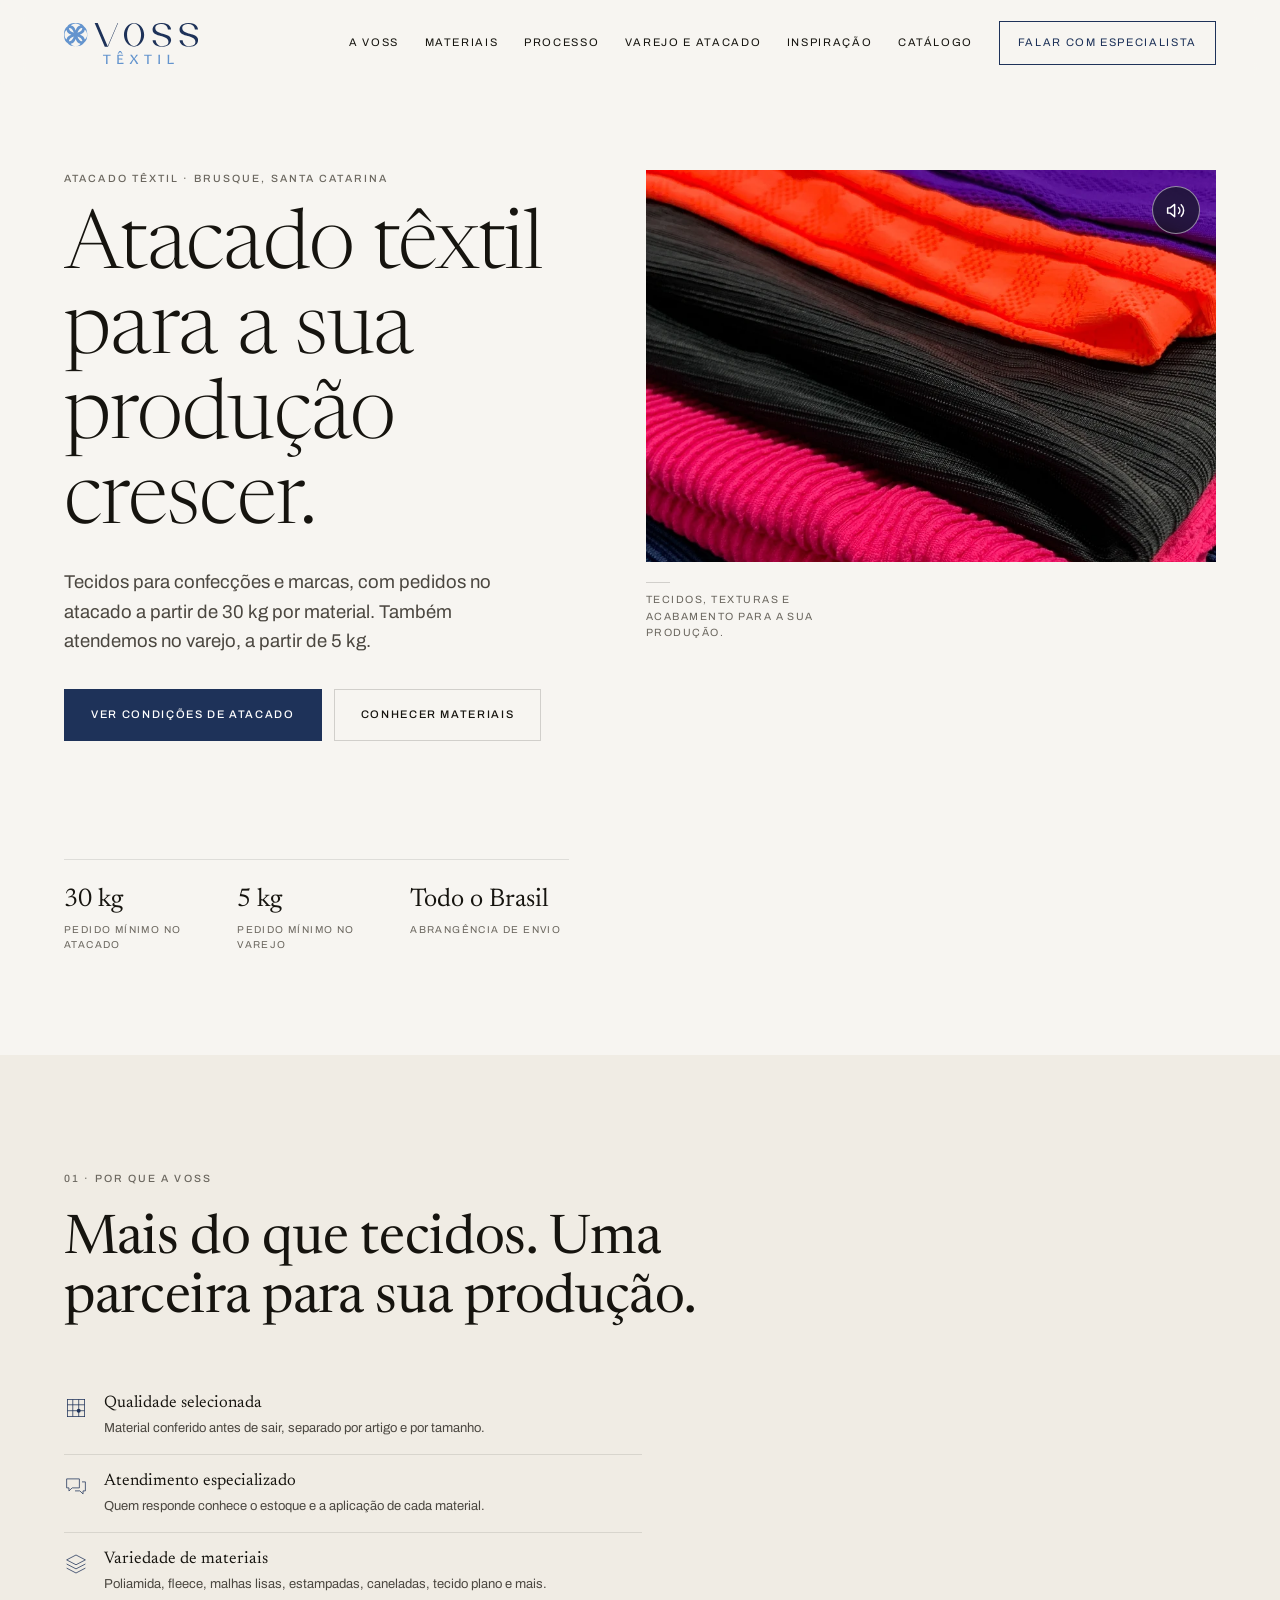
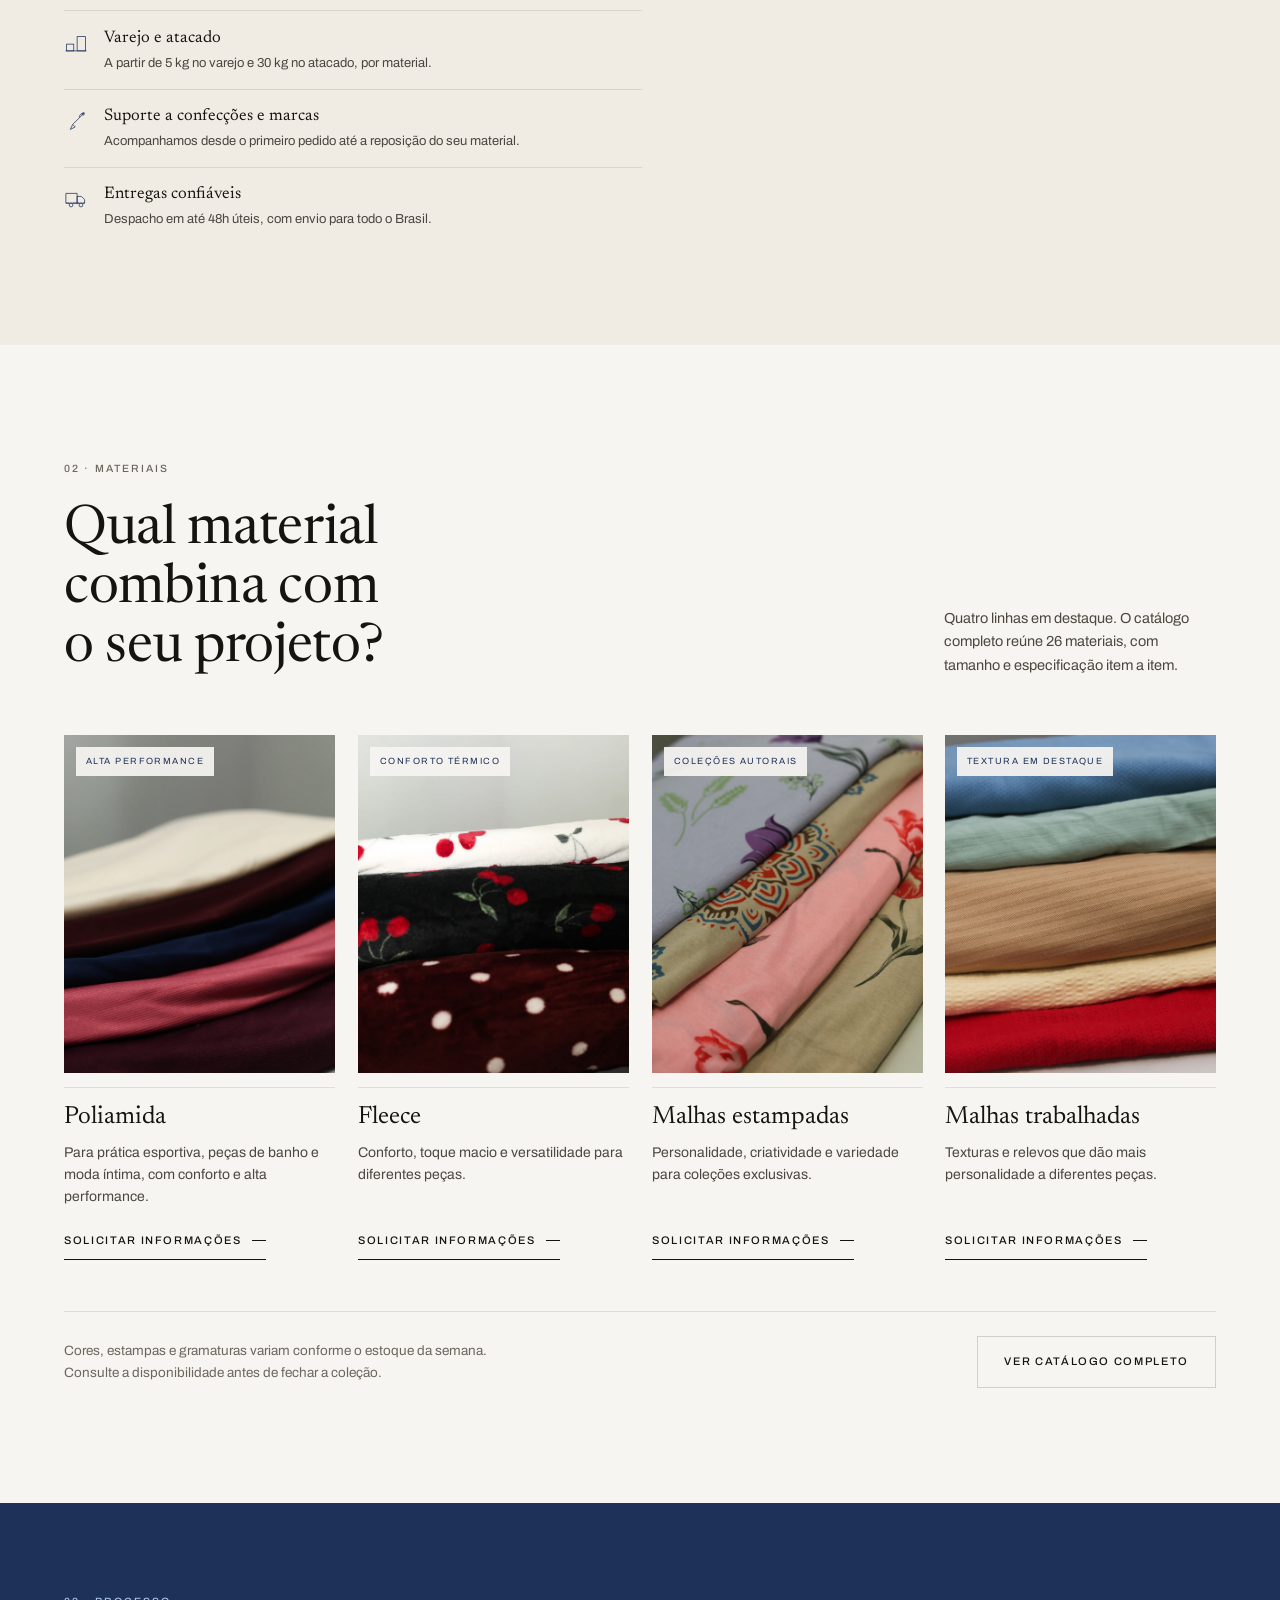
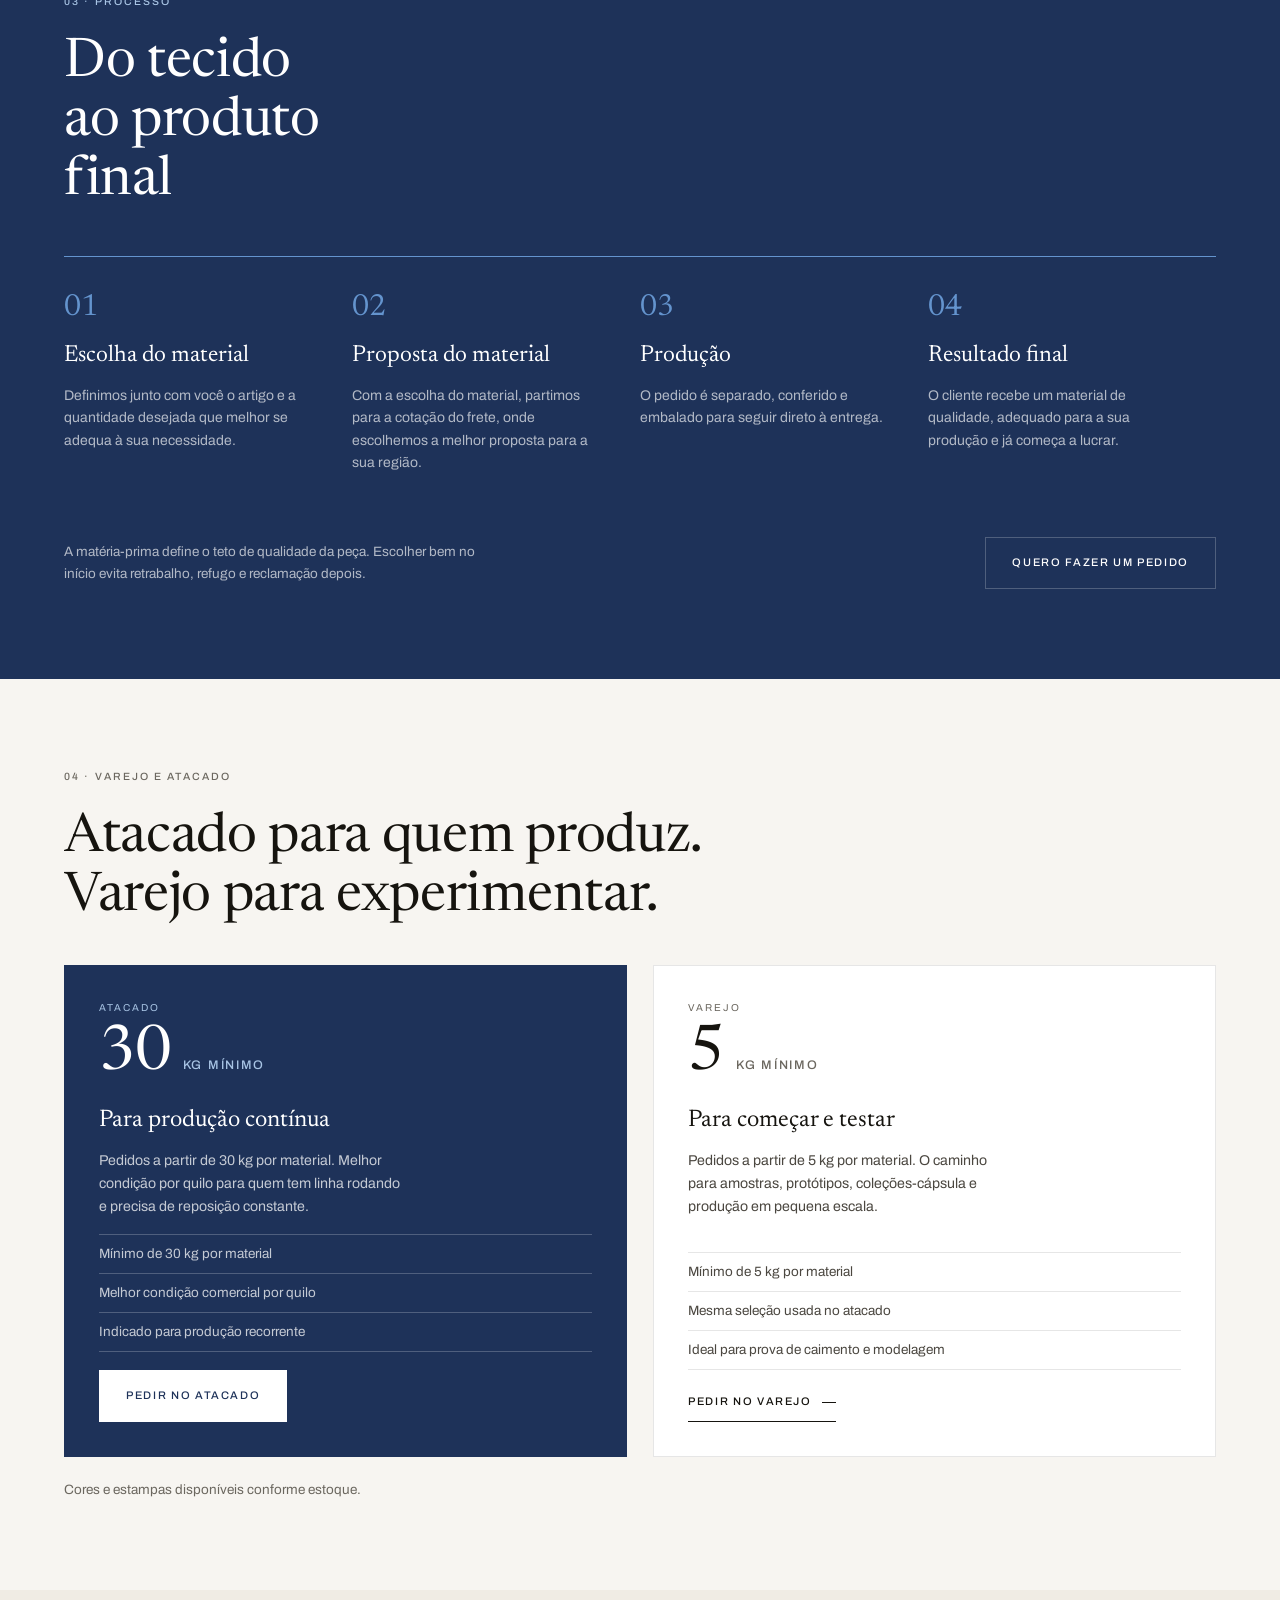
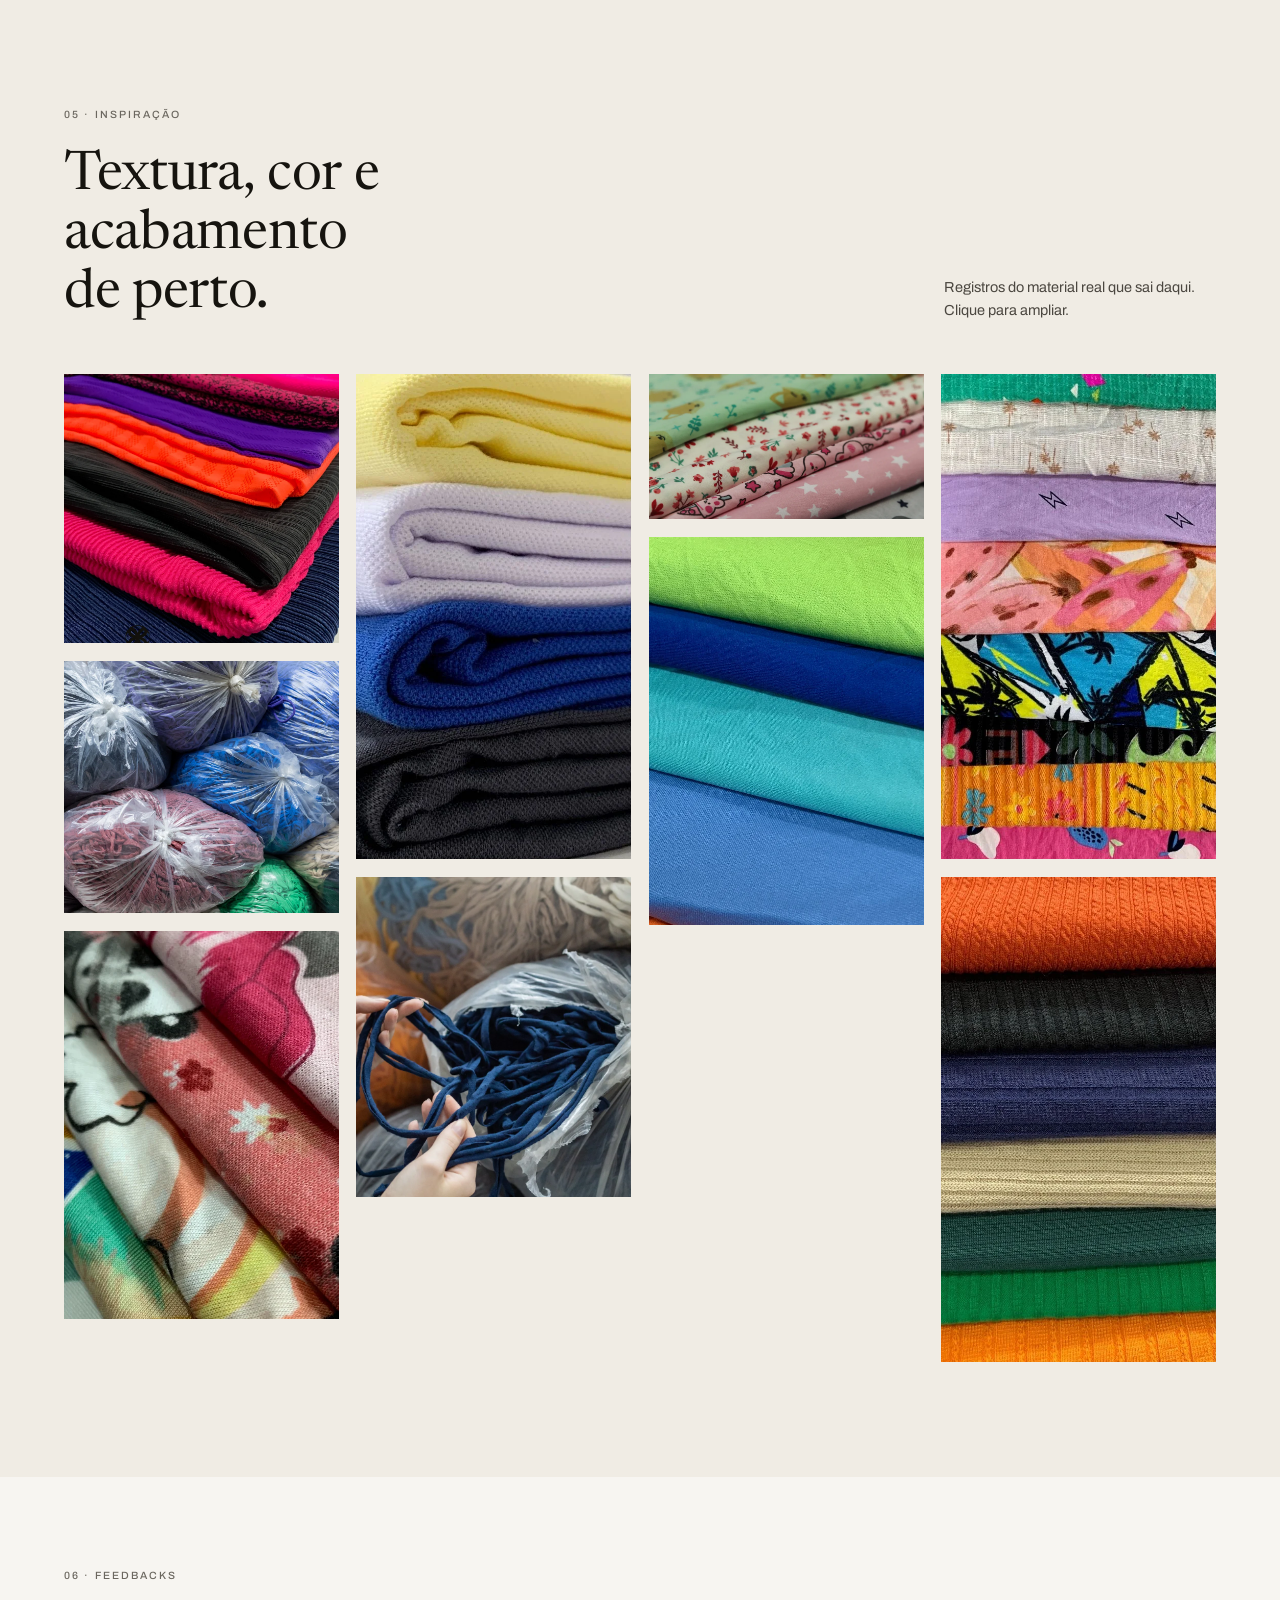
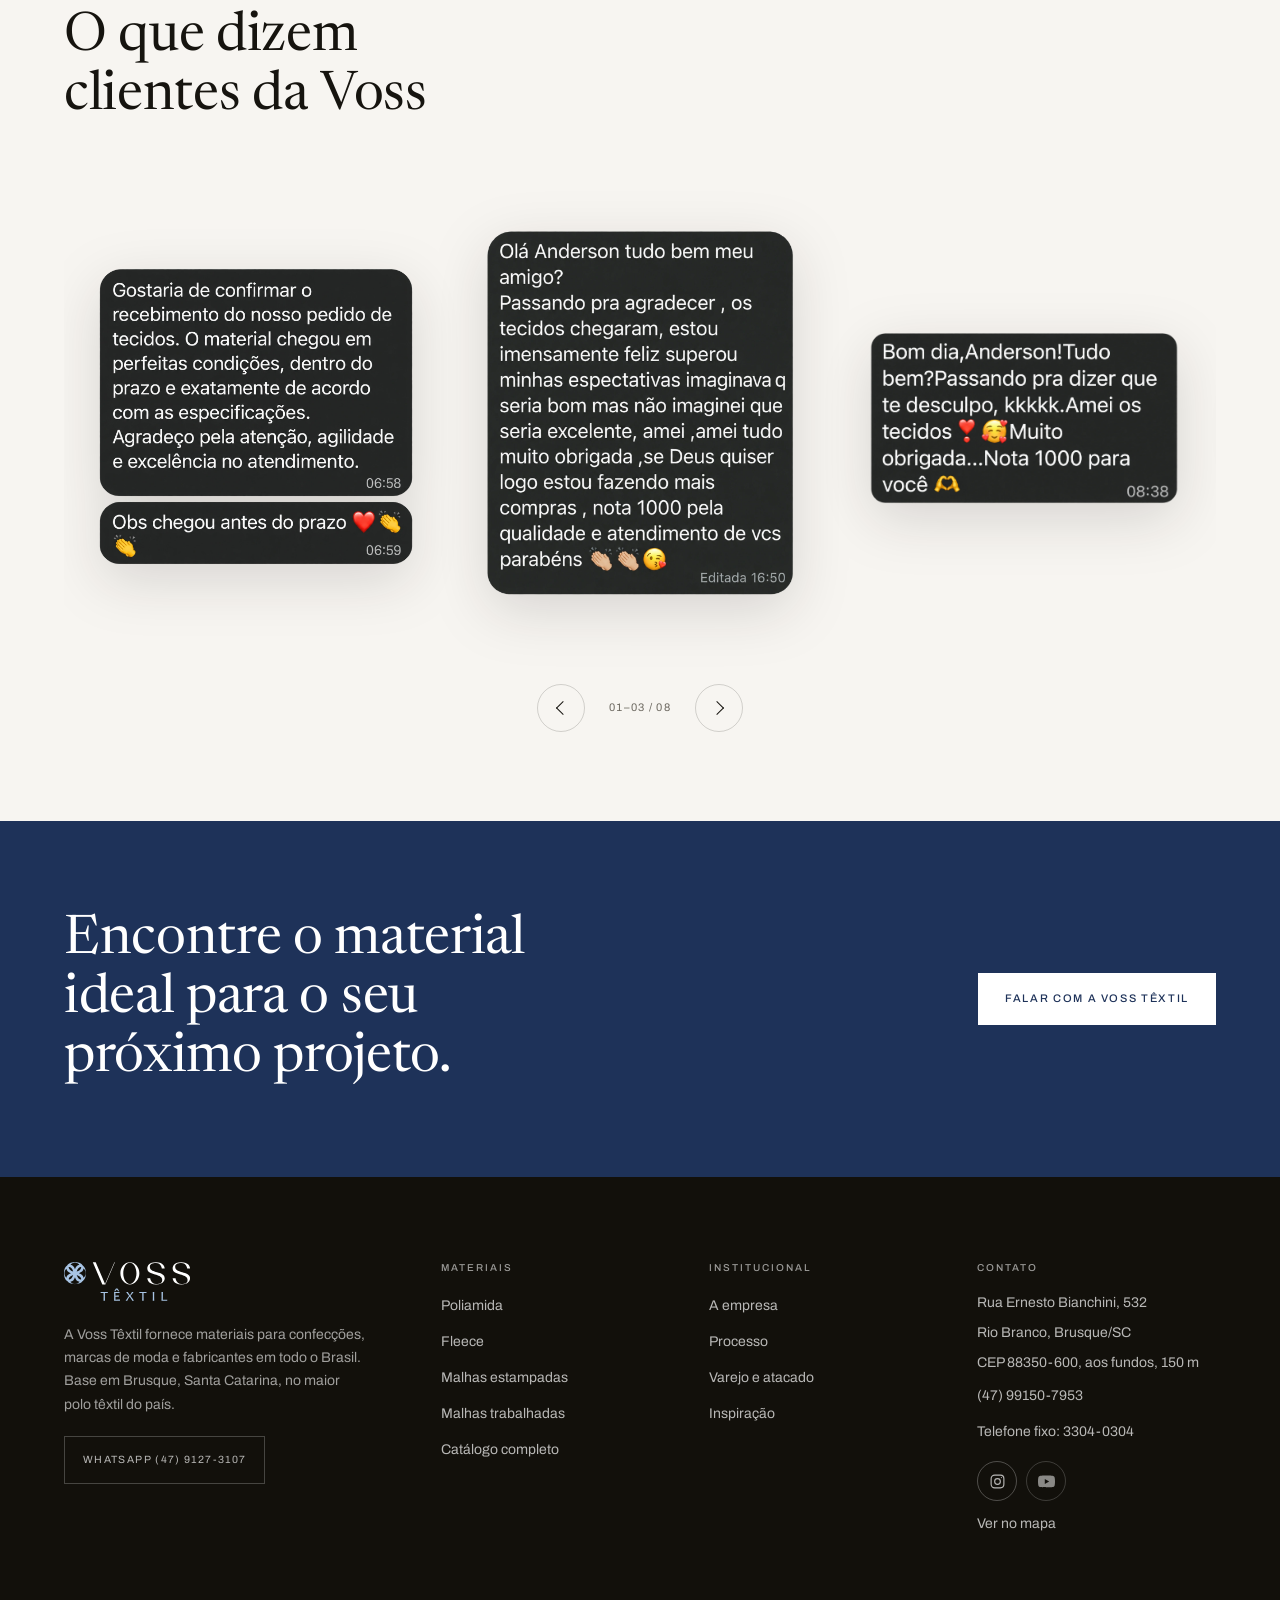
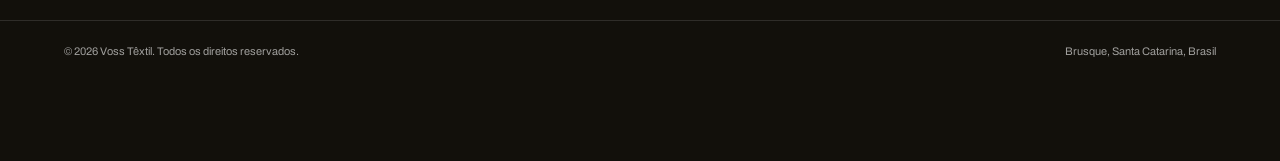
==== commit cd6f9a2e: "Abre conversa direta com prévia pública da Voss" ====
--- a/index.html
+++ b/index.html
@@ -7,16 +7,16 @@
 <title>Atacado têxtil para confecções e marcas | Voss Têxtil | Brusque/SC</title>
 <meta name="description" content="Atacado têxtil para confecções, marcas e fabricantes, com pedidos a partir de 30 kg por material. Também atendemos no varejo, a partir de 5 kg. Brusque/SC, envios para todo o Brasil.">
 <meta name="theme-color" content="#1e3259">
-<link rel="canonical" href="https://vosstextil.com.br/">
+<link rel="canonical" href="https://voss-zeta.vercel.app/">
 <link rel="icon" href="favicon.svg" type="image/svg+xml">
 
 <meta property="og:type" content="website">
 <meta property="og:locale" content="pt_BR">
 <meta property="og:site_name" content="Voss Têxtil">
-<meta property="og:url" content="https://vosstextil.com.br/">
+<meta property="og:url" content="https://voss-zeta.vercel.app/">
 <meta property="og:title" content="Atacado têxtil para confecções e marcas | Voss Têxtil">
 <meta property="og:description" content="Atacado têxtil para confecções, marcas de moda e fabricantes, a partir de 30 kg por material. Também atendemos no varejo.">
-<meta property="og:image" content="https://vosstextil.com.br/img/hero-principal.webp">
+<meta property="og:image" content="https://voss-zeta.vercel.app/img/hero-principal.webp">
 <meta property="og:image:type" content="image/webp">
 <meta property="og:image:width" content="880">
 <meta property="og:image:height" content="1060">
@@ -47,7 +47,7 @@
       <a href="#volumes">Varejo e atacado</a>
       <a href="#inspiracao">Inspiração</a>
       <a href="materiais.html">Catálogo</a>
-      <a class="hdr__cta" href="https://wa.me/554791273107?text=Ol%C3%A1%2C%20gostaria%20de%20falar%20com%20um%20especialista%20da%20Voss%20T%C3%AAxtil." target="_blank" rel="noopener">Falar com especialista</a>
+      <a class="hdr__cta" href="https://wa.me/554791273107?text=https%3A%2F%2Fvoss-zeta.vercel.app%2F%0A%0AOl%C3%A1%2C%20gostaria%20de%20falar%20com%20um%20especialista%20da%20Voss%20T%C3%AAxtil." target="_blank" rel="noopener">Falar com especialista</a>
     </nav>
 
     <button class="burger" id="burger" type="button" aria-label="Abrir menu" aria-expanded="false" aria-controls="nav">
@@ -233,7 +233,7 @@
         <div class="mat__body">
           <h3>Poliamida</h3>
           <p>Para prática esportiva, peças de banho e moda íntima, com conforto e alta performance.</p>
-          <a class="link-u" href="https://wa.me/554791273107?text=Ol%C3%A1%2C%20gostaria%20de%20informa%C3%A7%C3%B5es%20sobre%20POLIAMIDA." target="_blank" rel="noopener">Solicitar informações <i></i></a>
+          <a class="link-u" href="https://wa.me/554791273107?text=https%3A%2F%2Fvoss-zeta.vercel.app%2F%0A%0AOl%C3%A1%2C%20gostaria%20de%20informa%C3%A7%C3%B5es%20sobre%20POLIAMIDA." target="_blank" rel="noopener">Solicitar informações <i></i></a>
         </div>
       </article>
 
@@ -245,7 +245,7 @@
         <div class="mat__body">
           <h3>Fleece</h3>
           <p>Conforto, toque macio e versatilidade para diferentes peças.</p>
-          <a class="link-u" href="https://wa.me/554791273107?text=Ol%C3%A1%2C%20gostaria%20de%20informa%C3%A7%C3%B5es%20sobre%20FLEECE." target="_blank" rel="noopener">Solicitar informações <i></i></a>
+          <a class="link-u" href="https://wa.me/554791273107?text=https%3A%2F%2Fvoss-zeta.vercel.app%2F%0A%0AOl%C3%A1%2C%20gostaria%20de%20informa%C3%A7%C3%B5es%20sobre%20FLEECE." target="_blank" rel="noopener">Solicitar informações <i></i></a>
         </div>
       </article>
 
@@ -257,7 +257,7 @@
         <div class="mat__body">
           <h3>Malhas estampadas</h3>
           <p>Personalidade, criatividade e variedade para coleções exclusivas.</p>
-          <a class="link-u" href="https://wa.me/554791273107?text=Ol%C3%A1%2C%20gostaria%20de%20informa%C3%A7%C3%B5es%20sobre%20MALHAS%20ESTAMPADAS." target="_blank" rel="noopener">Solicitar informações <i></i></a>
+          <a class="link-u" href="https://wa.me/554791273107?text=https%3A%2F%2Fvoss-zeta.vercel.app%2F%0A%0AOl%C3%A1%2C%20gostaria%20de%20informa%C3%A7%C3%B5es%20sobre%20MALHAS%20ESTAMPADAS." target="_blank" rel="noopener">Solicitar informações <i></i></a>
         </div>
       </article>
 
@@ -269,7 +269,7 @@
         <div class="mat__body">
           <h3>Malhas trabalhadas</h3>
           <p>Texturas e relevos que dão mais personalidade a diferentes peças.</p>
-          <a class="link-u" href="https://wa.me/554791273107?text=Ol%C3%A1%2C%20gostaria%20de%20informa%C3%A7%C3%B5es%20sobre%20MALHAS%20TRABALHADAS." target="_blank" rel="noopener">Solicitar informações <i></i></a>
+          <a class="link-u" href="https://wa.me/554791273107?text=https%3A%2F%2Fvoss-zeta.vercel.app%2F%0A%0AOl%C3%A1%2C%20gostaria%20de%20informa%C3%A7%C3%B5es%20sobre%20MALHAS%20TRABALHADAS." target="_blank" rel="noopener">Solicitar informações <i></i></a>
         </div>
       </article>
 
@@ -323,7 +323,7 @@
 
     <div class="proc__note rv">
       <p>A matéria-prima define o teto de qualidade da peça. Escolher bem no início evita retrabalho, refugo e reclamação depois.</p>
-      <a class="btn btn--ondark" href="https://wa.me/554791273107?text=Ol%C3%A1%2C%20quero%20fazer%20um%20pedido." target="_blank" rel="noopener">Quero fazer um pedido</a>
+      <a class="btn btn--ondark" href="https://wa.me/554791273107?text=https%3A%2F%2Fvoss-zeta.vercel.app%2F%0A%0AOl%C3%A1%2C%20quero%20fazer%20um%20pedido." target="_blank" rel="noopener">Quero fazer um pedido</a>
     </div>
 
   </div>
@@ -350,7 +350,7 @@
           <li>Melhor condição comercial por quilo</li>
           <li>Indicado para produção recorrente</li>
         </ul>
-        <a class="btn btn--light" href="https://wa.me/554791273107?text=Ol%C3%A1%2C%20gostaria%20de%20fazer%20um%20pedido%20no%20ATACADO%20%28a%20partir%20de%2030%20kg%29." target="_blank" rel="noopener">Pedir no atacado</a>
+        <a class="btn btn--light" href="https://wa.me/554791273107?text=https%3A%2F%2Fvoss-zeta.vercel.app%2F%0A%0AOl%C3%A1%2C%20gostaria%20de%20fazer%20um%20pedido%20no%20ATACADO%20%28a%20partir%20de%2030%20kg%29." target="_blank" rel="noopener">Pedir no atacado</a>
       </article>
 
       <article class="vol__card rv rv--left">
@@ -363,7 +363,7 @@
           <li>Mesma seleção usada no atacado</li>
           <li>Ideal para prova de caimento e modelagem</li>
         </ul>
-        <a class="link-u" href="https://wa.me/554791273107?text=Ol%C3%A1%2C%20gostaria%20de%20fazer%20um%20pedido%20no%20VAREJO%20%28a%20partir%20de%205%20kg%29." target="_blank" rel="noopener">Pedir no varejo <i></i></a>
+        <a class="link-u" href="https://wa.me/554791273107?text=https%3A%2F%2Fvoss-zeta.vercel.app%2F%0A%0AOl%C3%A1%2C%20gostaria%20de%20fazer%20um%20pedido%20no%20VAREJO%20%28a%20partir%20de%205%20kg%29." target="_blank" rel="noopener">Pedir no varejo <i></i></a>
       </article>
 
     </div>
@@ -438,7 +438,7 @@
 <section class="section section--tight dark" id="contato">
   <div class="wrap cta__in">
     <h2 class="h2 rv" data-split="45">Encontre o material ideal para o seu próximo projeto.</h2>
-    <a class="btn btn--light rv" style="--d:100ms" href="https://wa.me/554791273107?text=Ol%C3%A1%2C%20gostaria%20de%20encontrar%20o%20material%20ideal%20para%20o%20meu%20projeto." target="_blank" rel="noopener">Falar com a Voss Têxtil</a>
+    <a class="btn btn--light rv" style="--d:100ms" href="https://wa.me/554791273107?text=https%3A%2F%2Fvoss-zeta.vercel.app%2F%0A%0AOl%C3%A1%2C%20gostaria%20de%20encontrar%20o%20material%20ideal%20para%20o%20meu%20projeto." target="_blank" rel="noopener">Falar com a Voss Têxtil</a>
   </div>
 </section>
 
@@ -455,7 +455,7 @@
         fabricantes em todo o Brasil. Base em Brusque, Santa Catarina, no maior
         polo têxtil do país.
       </p>
-      <a class="ft__wa" href="https://wa.me/554791273107?text=Ol%C3%A1%2C%20vim%20pelo%20site%20da%20Voss%20T%C3%AAxtil." target="_blank" rel="noopener">WhatsApp (47) 9127-3107</a>
+      <a class="ft__wa" href="https://wa.me/554791273107?text=https%3A%2F%2Fvoss-zeta.vercel.app%2F%0A%0AOl%C3%A1%2C%20vim%20pelo%20site%20da%20Voss%20T%C3%AAxtil." target="_blank" rel="noopener">WhatsApp (47) 9127-3107</a>
     </div>
 
     <div class="ft__col">
@@ -509,7 +509,7 @@
 
 <!-- =============================================== whatsapp flutuante === -->
 <a class="wa-float" id="waFloat"
-   href="https://wa.me/554791273107?text=Ol%C3%A1%2C%20vim%20pelo%20site%20da%20Voss%20T%C3%AAxtil."
+   href="https://wa.me/554791273107?text=https%3A%2F%2Fvoss-zeta.vercel.app%2F%0A%0AOl%C3%A1%2C%20vim%20pelo%20site%20da%20Voss%20T%C3%AAxtil."
    target="_blank" rel="noopener" aria-label="Falar com a Voss Têxtil no WhatsApp">
   <svg viewBox="0 0 24 24" aria-hidden="true" fill="currentColor">
     <path d="M12.04 2C6.58 2 2.13 6.45 2.13 11.91c0 1.75.46 3.45 1.32 4.95L2 22l5.25-1.38a9.9 9.9 0 0 0 4.79 1.22h.01c5.46 0 9.91-4.45 9.91-9.91 0-2.65-1.03-5.14-2.9-7.01A9.82 9.82 0 0 0 12.04 2Zm0 18.15h-.01a8.2 8.2 0 0 1-4.19-1.15l-.3-.18-3.12.82.83-3.04-.2-.31a8.2 8.2 0 0 1-1.26-4.38c0-4.54 3.7-8.24 8.25-8.24 2.2 0 4.27.86 5.83 2.42a8.19 8.19 0 0 1 2.41 5.83c0 4.54-3.7 8.23-8.24 8.23Zm4.52-6.17c-.25-.12-1.47-.72-1.69-.81-.23-.08-.39-.12-.56.13-.16.24-.64.8-.78.97-.15.16-.29.18-.53.06-.25-.12-1.05-.39-1.99-1.23-.74-.66-1.23-1.47-1.38-1.71-.14-.25-.01-.38.11-.5.11-.11.25-.29.37-.43.13-.15.17-.25.25-.41.08-.17.04-.31-.02-.43-.06-.12-.56-1.34-.76-1.84-.2-.48-.4-.42-.56-.43h-.47c-.16 0-.43.06-.65.31-.22.24-.85.83-.85 2.03s.87 2.35.99 2.51c.12.16 1.71 2.61 4.14 3.66.58.25 1.03.4 1.38.51.58.19 1.11.16 1.53.1.47-.07 1.47-.6 1.67-1.18.21-.58.21-1.07.15-1.18-.06-.1-.22-.16-.47-.28Z"/>
@@ -531,8 +531,8 @@
   "@type": "LocalBusiness",
   "name": "Voss Têxtil",
   "description": "Fornecimento de materiais têxteis para confecções, marcas de moda e fabricantes. Varejo a partir de 5 kg e atacado a partir de 30 kg.",
-  "image": "https://vosstextil.com.br/img/hero-principal.webp",
-  "url": "https://vosstextil.com.br/",
+  "image": "https://voss-zeta.vercel.app/img/hero-principal.webp",
+  "url": "https://voss-zeta.vercel.app/",
   "telephone": "+55-47-99150-7953",
   "address": {
     "@type": "PostalAddress",
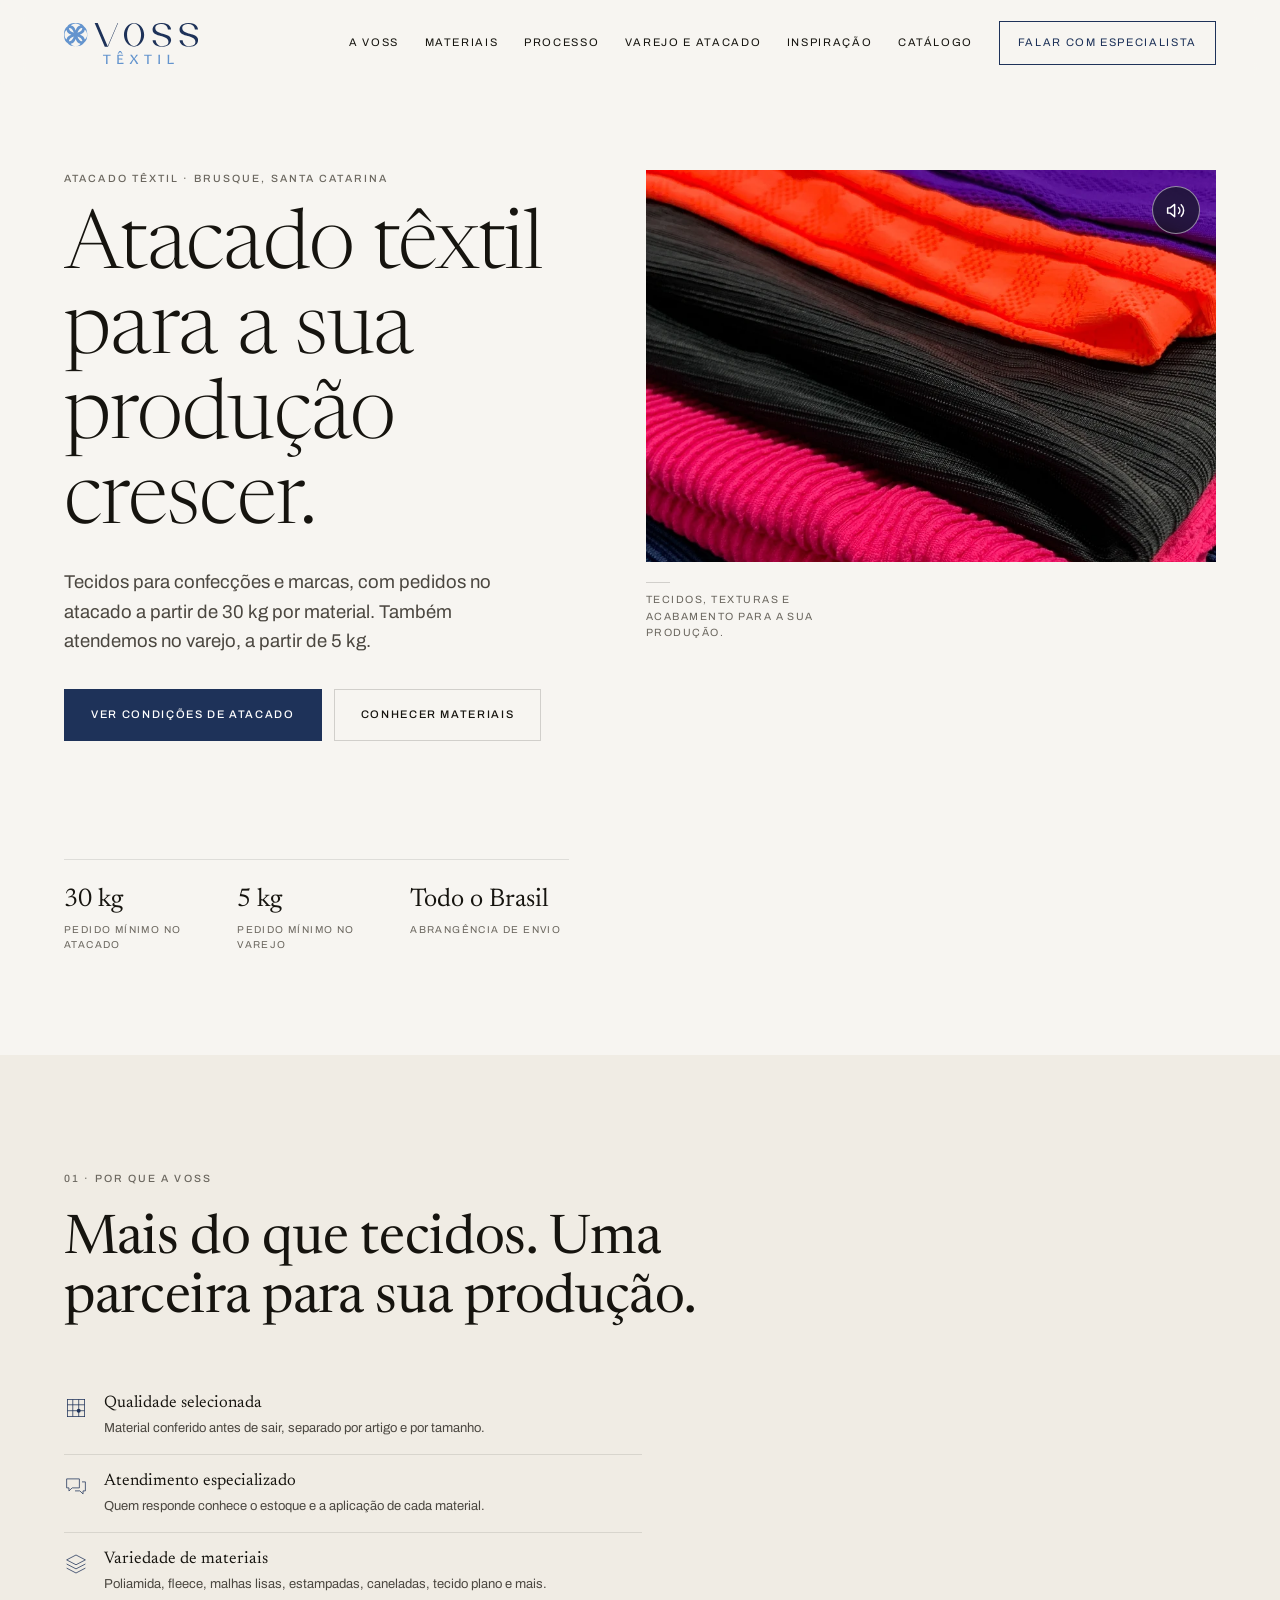
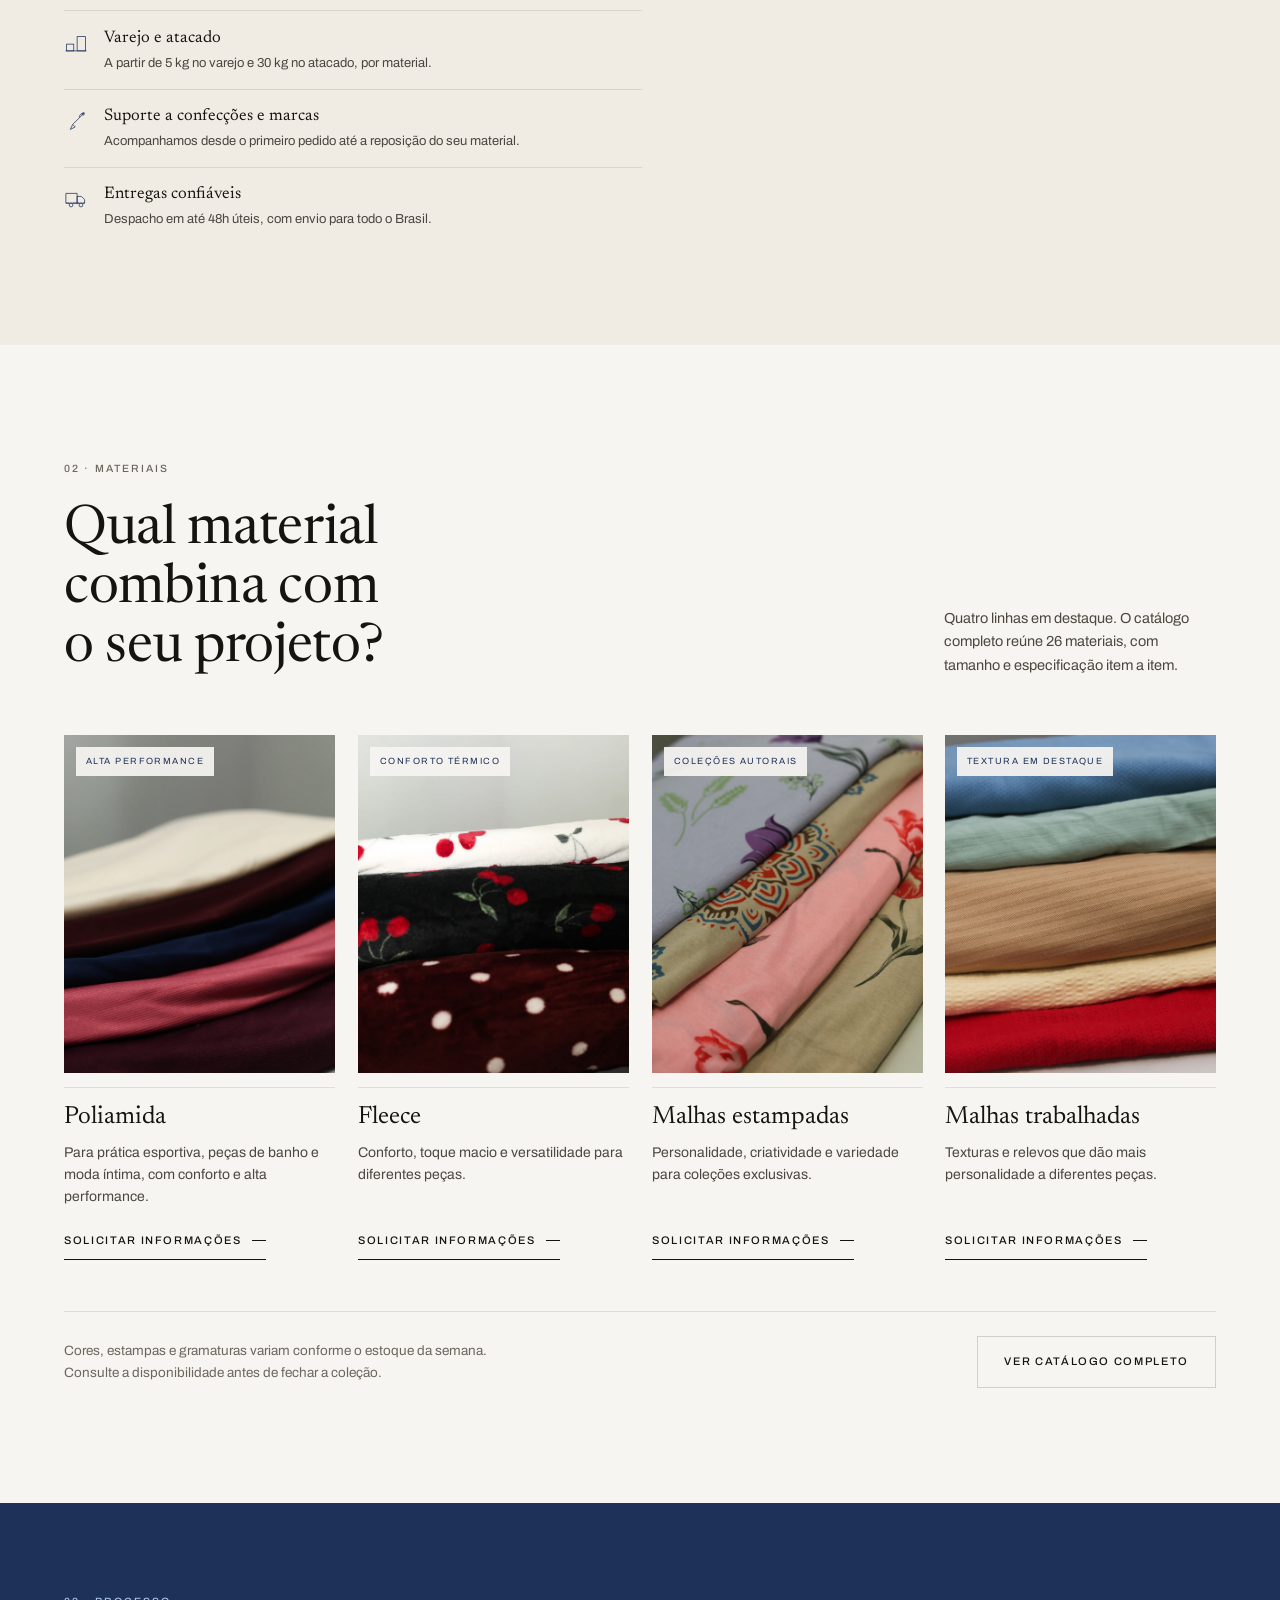
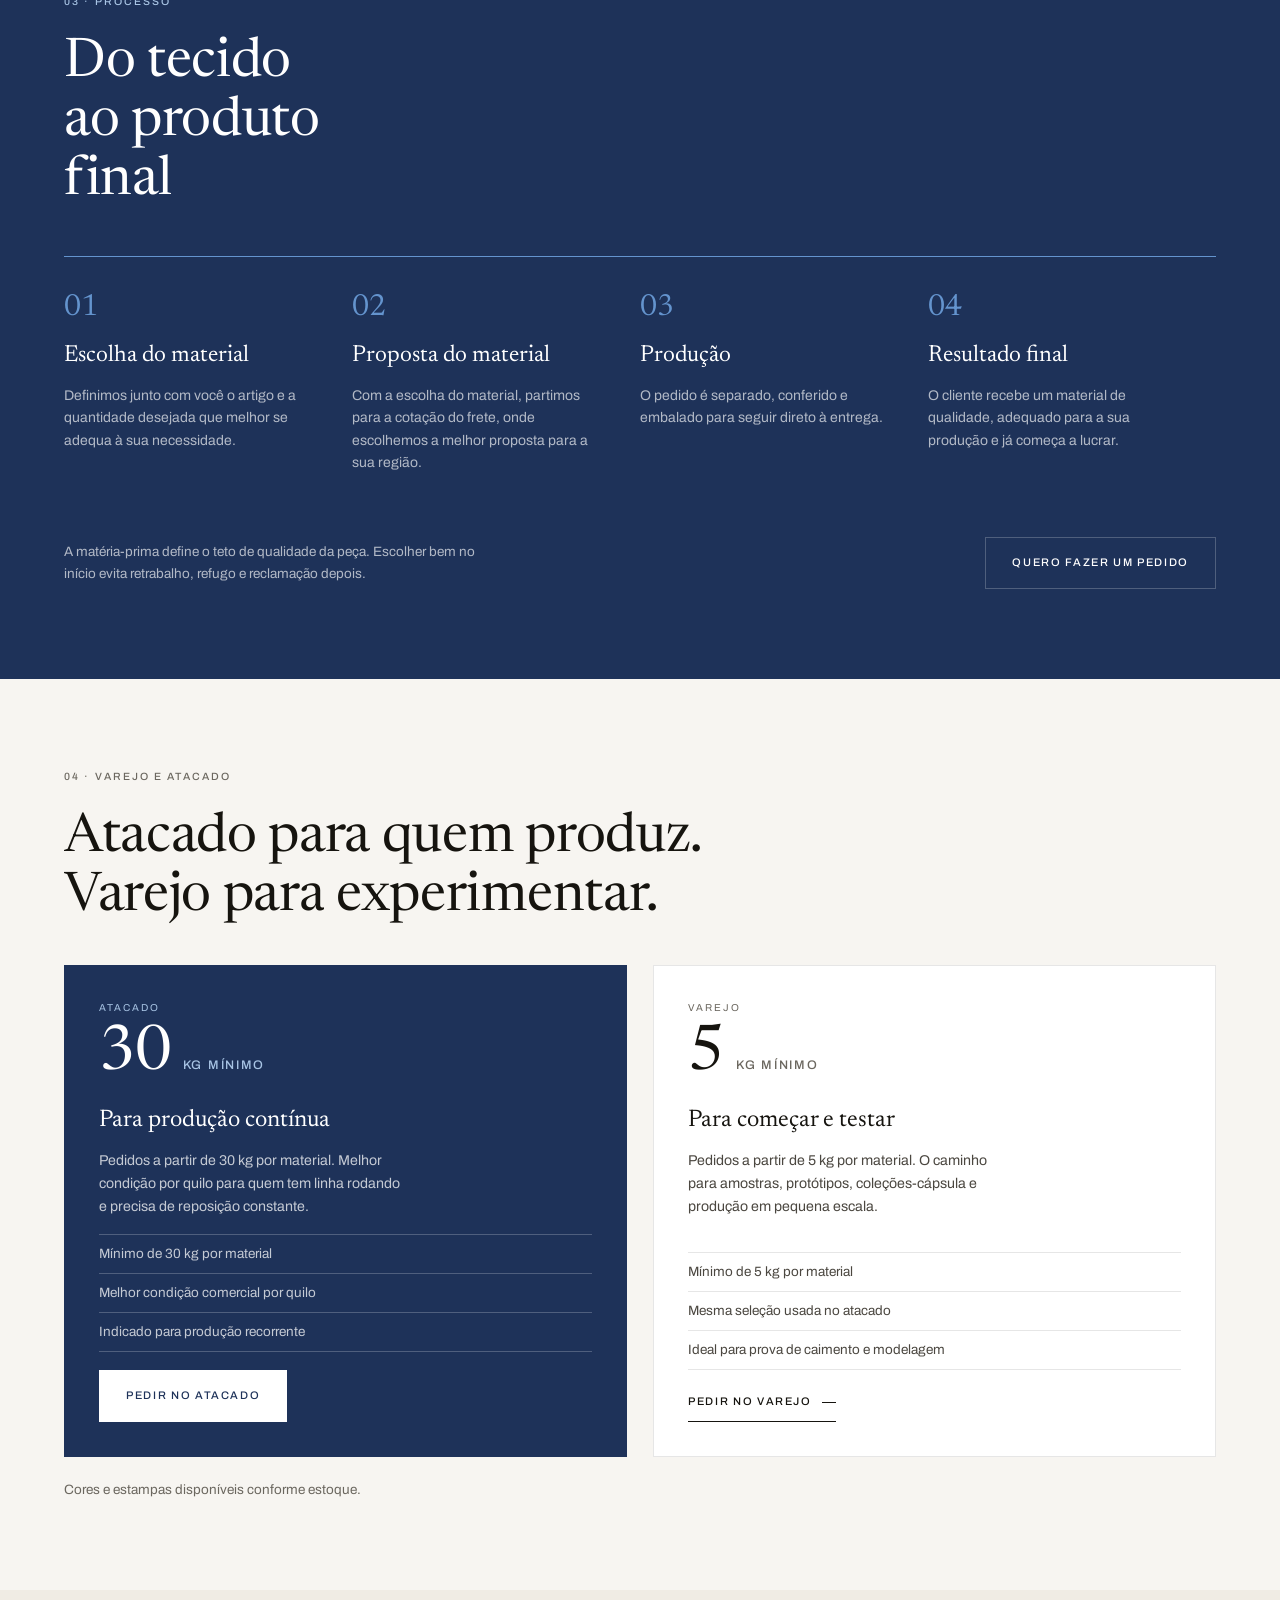
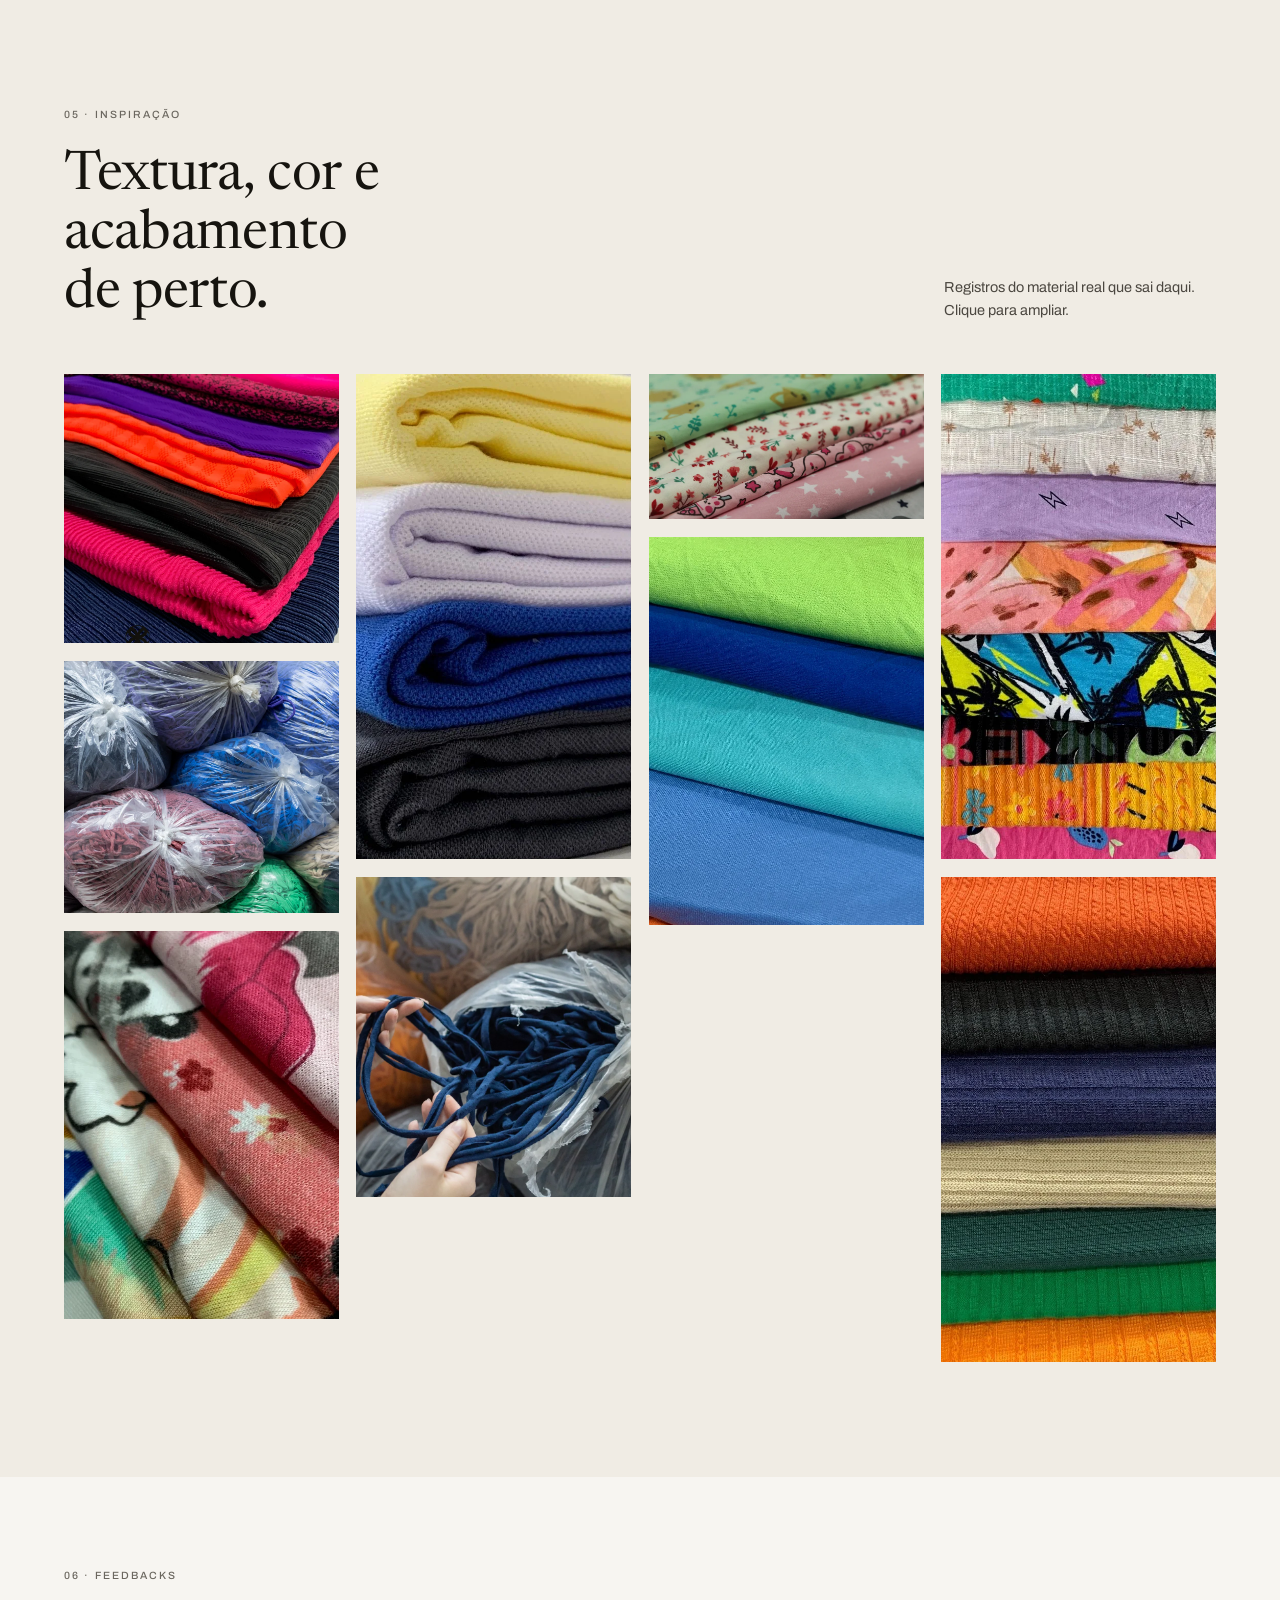
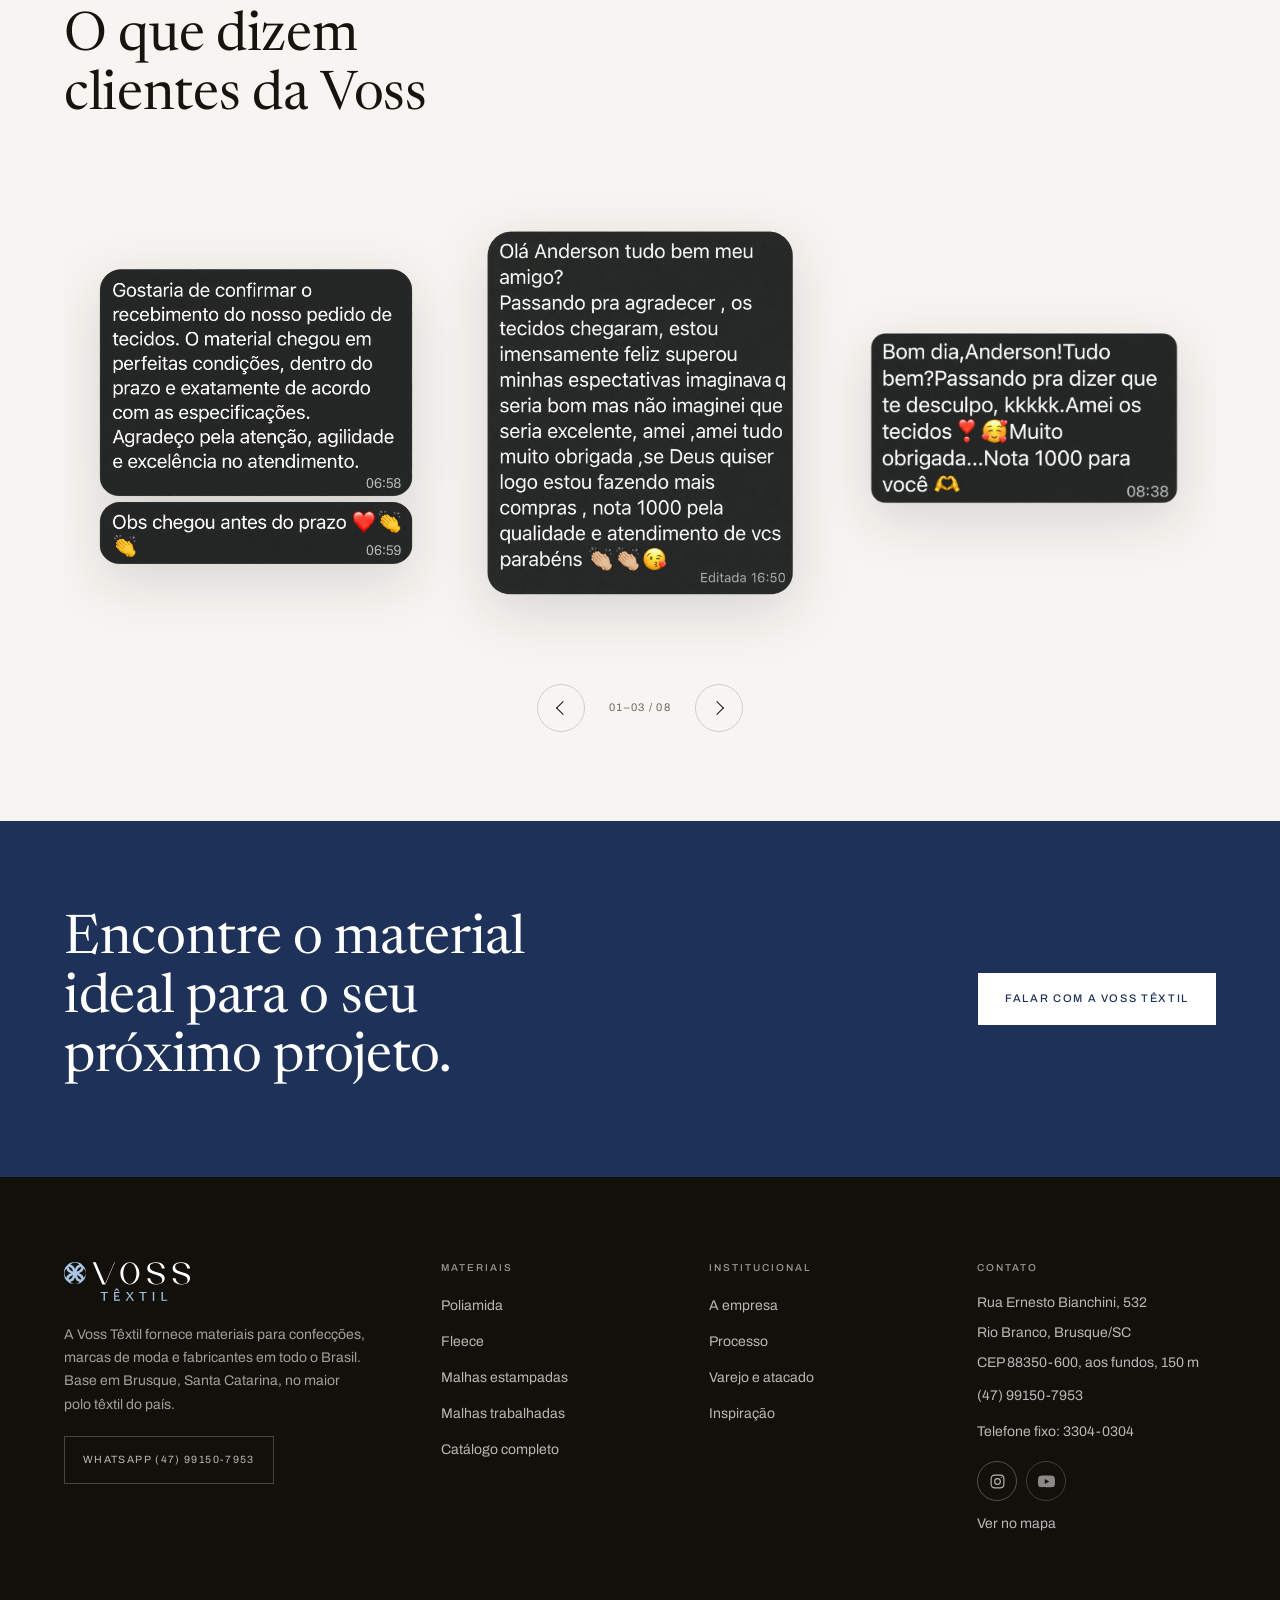
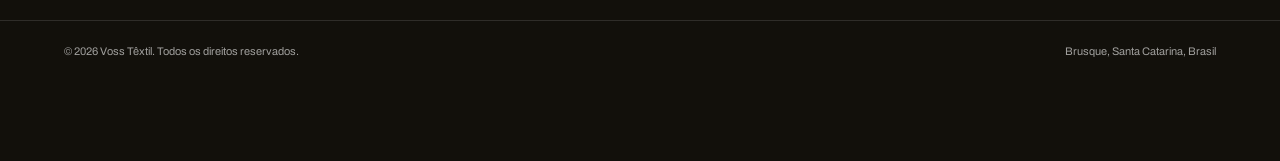
==== commit b847497f: "Restaura WhatsApp comercial da Voss" ====
--- a/index.html
+++ b/index.html
@@ -16,11 +16,11 @@
 <meta property="og:url" content="https://voss-zeta.vercel.app/">
 <meta property="og:title" content="Atacado têxtil para confecções e marcas | Voss Têxtil">
 <meta property="og:description" content="Atacado têxtil para confecções, marcas de moda e fabricantes, a partir de 30 kg por material. Também atendemos no varejo.">
-<meta property="og:image" content="https://voss-zeta.vercel.app/img/hero-principal.webp">
-<meta property="og:image:type" content="image/webp">
-<meta property="og:image:width" content="880">
-<meta property="og:image:height" content="1060">
-<meta property="og:image:alt" content="Malhas coloridas empilhadas, incluindo tecidos roxo, laranja, preto, pink e azul-marinho">
+<meta property="og:image" content="https://voss-zeta.vercel.app/img/og-voss.png">
+<meta property="og:image:type" content="image/png">
+<meta property="og:image:width" content="1200">
+<meta property="og:image:height" content="630">
+<meta property="og:image:alt" content="Logo azul da Voss Têxtil">
 <meta name="twitter:card" content="summary_large_image">
 
 <link rel="preconnect" href="https://fonts.googleapis.com">
@@ -47,7 +47,7 @@
       <a href="#volumes">Varejo e atacado</a>
       <a href="#inspiracao">Inspiração</a>
       <a href="materiais.html">Catálogo</a>
-      <a class="hdr__cta" href="https://wa.me/554791273107?text=https%3A%2F%2Fvoss-zeta.vercel.app%2F%0A%0AOl%C3%A1%2C%20gostaria%20de%20falar%20com%20um%20especialista%20da%20Voss%20T%C3%AAxtil." target="_blank" rel="noopener">Falar com especialista</a>
+      <a class="hdr__cta" href="https://wa.me/5547991507953?text=https%3A%2F%2Fvoss-zeta.vercel.app%2F%3Fpreview%3Dlogo%0A%0AOl%C3%A1%2C%20gostaria%20de%20falar%20com%20um%20especialista%20da%20Voss%20T%C3%AAxtil." target="_blank" rel="noopener">Falar com especialista</a>
     </nav>
 
     <button class="burger" id="burger" type="button" aria-label="Abrir menu" aria-expanded="false" aria-controls="nav">
@@ -233,7 +233,7 @@
         <div class="mat__body">
           <h3>Poliamida</h3>
           <p>Para prática esportiva, peças de banho e moda íntima, com conforto e alta performance.</p>
-          <a class="link-u" href="https://wa.me/554791273107?text=https%3A%2F%2Fvoss-zeta.vercel.app%2F%0A%0AOl%C3%A1%2C%20gostaria%20de%20informa%C3%A7%C3%B5es%20sobre%20POLIAMIDA." target="_blank" rel="noopener">Solicitar informações <i></i></a>
+          <a class="link-u" href="https://wa.me/5547991507953?text=https%3A%2F%2Fvoss-zeta.vercel.app%2F%3Fpreview%3Dlogo%0A%0AOl%C3%A1%2C%20gostaria%20de%20informa%C3%A7%C3%B5es%20sobre%20POLIAMIDA." target="_blank" rel="noopener">Solicitar informações <i></i></a>
         </div>
       </article>
 
@@ -245,7 +245,7 @@
         <div class="mat__body">
           <h3>Fleece</h3>
           <p>Conforto, toque macio e versatilidade para diferentes peças.</p>
-          <a class="link-u" href="https://wa.me/554791273107?text=https%3A%2F%2Fvoss-zeta.vercel.app%2F%0A%0AOl%C3%A1%2C%20gostaria%20de%20informa%C3%A7%C3%B5es%20sobre%20FLEECE." target="_blank" rel="noopener">Solicitar informações <i></i></a>
+          <a class="link-u" href="https://wa.me/5547991507953?text=https%3A%2F%2Fvoss-zeta.vercel.app%2F%3Fpreview%3Dlogo%0A%0AOl%C3%A1%2C%20gostaria%20de%20informa%C3%A7%C3%B5es%20sobre%20FLEECE." target="_blank" rel="noopener">Solicitar informações <i></i></a>
         </div>
       </article>
 
@@ -257,7 +257,7 @@
         <div class="mat__body">
           <h3>Malhas estampadas</h3>
           <p>Personalidade, criatividade e variedade para coleções exclusivas.</p>
-          <a class="link-u" href="https://wa.me/554791273107?text=https%3A%2F%2Fvoss-zeta.vercel.app%2F%0A%0AOl%C3%A1%2C%20gostaria%20de%20informa%C3%A7%C3%B5es%20sobre%20MALHAS%20ESTAMPADAS." target="_blank" rel="noopener">Solicitar informações <i></i></a>
+          <a class="link-u" href="https://wa.me/5547991507953?text=https%3A%2F%2Fvoss-zeta.vercel.app%2F%3Fpreview%3Dlogo%0A%0AOl%C3%A1%2C%20gostaria%20de%20informa%C3%A7%C3%B5es%20sobre%20MALHAS%20ESTAMPADAS." target="_blank" rel="noopener">Solicitar informações <i></i></a>
         </div>
       </article>
 
@@ -269,7 +269,7 @@
         <div class="mat__body">
           <h3>Malhas trabalhadas</h3>
           <p>Texturas e relevos que dão mais personalidade a diferentes peças.</p>
-          <a class="link-u" href="https://wa.me/554791273107?text=https%3A%2F%2Fvoss-zeta.vercel.app%2F%0A%0AOl%C3%A1%2C%20gostaria%20de%20informa%C3%A7%C3%B5es%20sobre%20MALHAS%20TRABALHADAS." target="_blank" rel="noopener">Solicitar informações <i></i></a>
+          <a class="link-u" href="https://wa.me/5547991507953?text=https%3A%2F%2Fvoss-zeta.vercel.app%2F%3Fpreview%3Dlogo%0A%0AOl%C3%A1%2C%20gostaria%20de%20informa%C3%A7%C3%B5es%20sobre%20MALHAS%20TRABALHADAS." target="_blank" rel="noopener">Solicitar informações <i></i></a>
         </div>
       </article>
 
@@ -323,7 +323,7 @@
 
     <div class="proc__note rv">
       <p>A matéria-prima define o teto de qualidade da peça. Escolher bem no início evita retrabalho, refugo e reclamação depois.</p>
-      <a class="btn btn--ondark" href="https://wa.me/554791273107?text=https%3A%2F%2Fvoss-zeta.vercel.app%2F%0A%0AOl%C3%A1%2C%20quero%20fazer%20um%20pedido." target="_blank" rel="noopener">Quero fazer um pedido</a>
+      <a class="btn btn--ondark" href="https://wa.me/5547991507953?text=https%3A%2F%2Fvoss-zeta.vercel.app%2F%3Fpreview%3Dlogo%0A%0AOl%C3%A1%2C%20quero%20fazer%20um%20pedido." target="_blank" rel="noopener">Quero fazer um pedido</a>
     </div>
 
   </div>
@@ -350,7 +350,7 @@
           <li>Melhor condição comercial por quilo</li>
           <li>Indicado para produção recorrente</li>
         </ul>
-        <a class="btn btn--light" href="https://wa.me/554791273107?text=https%3A%2F%2Fvoss-zeta.vercel.app%2F%0A%0AOl%C3%A1%2C%20gostaria%20de%20fazer%20um%20pedido%20no%20ATACADO%20%28a%20partir%20de%2030%20kg%29." target="_blank" rel="noopener">Pedir no atacado</a>
+        <a class="btn btn--light" href="https://wa.me/5547991507953?text=https%3A%2F%2Fvoss-zeta.vercel.app%2F%3Fpreview%3Dlogo%0A%0AOl%C3%A1%2C%20gostaria%20de%20fazer%20um%20pedido%20no%20ATACADO%20%28a%20partir%20de%2030%20kg%29." target="_blank" rel="noopener">Pedir no atacado</a>
       </article>
 
       <article class="vol__card rv rv--left">
@@ -363,7 +363,7 @@
           <li>Mesma seleção usada no atacado</li>
           <li>Ideal para prova de caimento e modelagem</li>
         </ul>
-        <a class="link-u" href="https://wa.me/554791273107?text=https%3A%2F%2Fvoss-zeta.vercel.app%2F%0A%0AOl%C3%A1%2C%20gostaria%20de%20fazer%20um%20pedido%20no%20VAREJO%20%28a%20partir%20de%205%20kg%29." target="_blank" rel="noopener">Pedir no varejo <i></i></a>
+        <a class="link-u" href="https://wa.me/5547991507953?text=https%3A%2F%2Fvoss-zeta.vercel.app%2F%3Fpreview%3Dlogo%0A%0AOl%C3%A1%2C%20gostaria%20de%20fazer%20um%20pedido%20no%20VAREJO%20%28a%20partir%20de%205%20kg%29." target="_blank" rel="noopener">Pedir no varejo <i></i></a>
       </article>
 
     </div>
@@ -438,7 +438,7 @@
 <section class="section section--tight dark" id="contato">
   <div class="wrap cta__in">
     <h2 class="h2 rv" data-split="45">Encontre o material ideal para o seu próximo projeto.</h2>
-    <a class="btn btn--light rv" style="--d:100ms" href="https://wa.me/554791273107?text=https%3A%2F%2Fvoss-zeta.vercel.app%2F%0A%0AOl%C3%A1%2C%20gostaria%20de%20encontrar%20o%20material%20ideal%20para%20o%20meu%20projeto." target="_blank" rel="noopener">Falar com a Voss Têxtil</a>
+    <a class="btn btn--light rv" style="--d:100ms" href="https://wa.me/5547991507953?text=https%3A%2F%2Fvoss-zeta.vercel.app%2F%3Fpreview%3Dlogo%0A%0AOl%C3%A1%2C%20gostaria%20de%20encontrar%20o%20material%20ideal%20para%20o%20meu%20projeto." target="_blank" rel="noopener">Falar com a Voss Têxtil</a>
   </div>
 </section>
 
@@ -455,7 +455,7 @@
         fabricantes em todo o Brasil. Base em Brusque, Santa Catarina, no maior
         polo têxtil do país.
       </p>
-      <a class="ft__wa" href="https://wa.me/554791273107?text=https%3A%2F%2Fvoss-zeta.vercel.app%2F%0A%0AOl%C3%A1%2C%20vim%20pelo%20site%20da%20Voss%20T%C3%AAxtil." target="_blank" rel="noopener">WhatsApp (47) 9127-3107</a>
+      <a class="ft__wa" href="https://wa.me/5547991507953?text=https%3A%2F%2Fvoss-zeta.vercel.app%2F%3Fpreview%3Dlogo%0A%0AOl%C3%A1%2C%20vim%20pelo%20site%20da%20Voss%20T%C3%AAxtil." target="_blank" rel="noopener">WhatsApp (47) 99150-7953</a>
     </div>
 
     <div class="ft__col">
@@ -509,7 +509,7 @@
 
 <!-- =============================================== whatsapp flutuante === -->
 <a class="wa-float" id="waFloat"
-   href="https://wa.me/554791273107?text=https%3A%2F%2Fvoss-zeta.vercel.app%2F%0A%0AOl%C3%A1%2C%20vim%20pelo%20site%20da%20Voss%20T%C3%AAxtil."
+   href="https://wa.me/5547991507953?text=https%3A%2F%2Fvoss-zeta.vercel.app%2F%3Fpreview%3Dlogo%0A%0AOl%C3%A1%2C%20vim%20pelo%20site%20da%20Voss%20T%C3%AAxtil."
    target="_blank" rel="noopener" aria-label="Falar com a Voss Têxtil no WhatsApp">
   <svg viewBox="0 0 24 24" aria-hidden="true" fill="currentColor">
     <path d="M12.04 2C6.58 2 2.13 6.45 2.13 11.91c0 1.75.46 3.45 1.32 4.95L2 22l5.25-1.38a9.9 9.9 0 0 0 4.79 1.22h.01c5.46 0 9.91-4.45 9.91-9.91 0-2.65-1.03-5.14-2.9-7.01A9.82 9.82 0 0 0 12.04 2Zm0 18.15h-.01a8.2 8.2 0 0 1-4.19-1.15l-.3-.18-3.12.82.83-3.04-.2-.31a8.2 8.2 0 0 1-1.26-4.38c0-4.54 3.7-8.24 8.25-8.24 2.2 0 4.27.86 5.83 2.42a8.19 8.19 0 0 1 2.41 5.83c0 4.54-3.7 8.23-8.24 8.23Zm4.52-6.17c-.25-.12-1.47-.72-1.69-.81-.23-.08-.39-.12-.56.13-.16.24-.64.8-.78.97-.15.16-.29.18-.53.06-.25-.12-1.05-.39-1.99-1.23-.74-.66-1.23-1.47-1.38-1.71-.14-.25-.01-.38.11-.5.11-.11.25-.29.37-.43.13-.15.17-.25.25-.41.08-.17.04-.31-.02-.43-.06-.12-.56-1.34-.76-1.84-.2-.48-.4-.42-.56-.43h-.47c-.16 0-.43.06-.65.31-.22.24-.85.83-.85 2.03s.87 2.35.99 2.51c.12.16 1.71 2.61 4.14 3.66.58.25 1.03.4 1.38.51.58.19 1.11.16 1.53.1.47-.07 1.47-.6 1.67-1.18.21-.58.21-1.07.15-1.18-.06-.1-.22-.16-.47-.28Z"/>
@@ -531,7 +531,7 @@
   "@type": "LocalBusiness",
   "name": "Voss Têxtil",
   "description": "Fornecimento de materiais têxteis para confecções, marcas de moda e fabricantes. Varejo a partir de 5 kg e atacado a partir de 30 kg.",
-  "image": "https://voss-zeta.vercel.app/img/hero-principal.webp",
+  "image": "https://voss-zeta.vercel.app/img/og-voss.png",
   "url": "https://voss-zeta.vercel.app/",
   "telephone": "+55-47-99150-7953",
   "address": {
